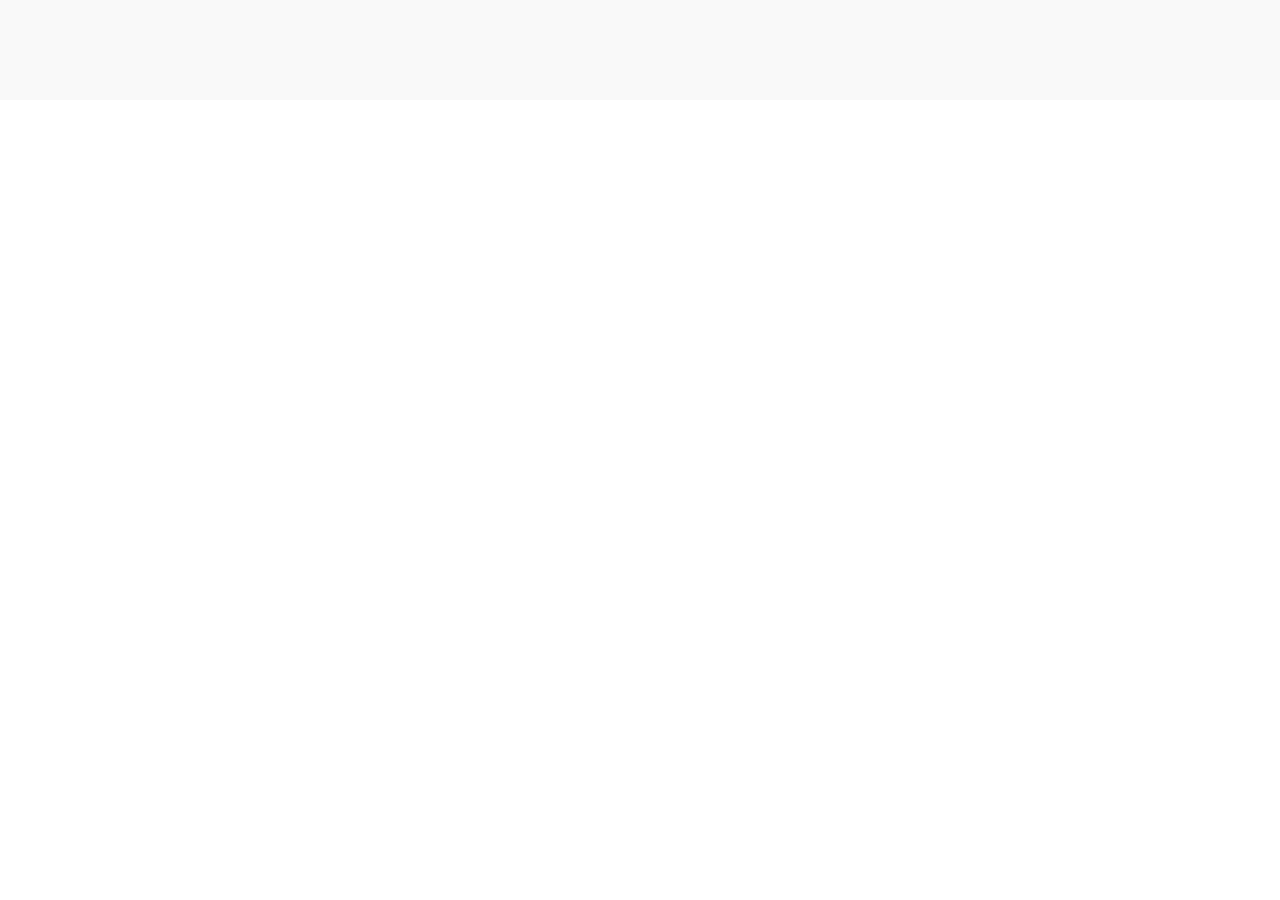
==== technology.html @ e68598cd "technology part" ====
<!doctype html>
<html lang="en">

<head>
  <meta charset="utf-8">
  <meta name="viewport" content="width=device-width, initial-scale=1">
  <title>Matrix Media - End-to-End Digital Transformation Agency</title>
  <!-- Favicon Open -->
  <link rel="icon" type="image/png" href="assets/favicon/favicon-96x96.png" sizes="96x96">
  <link rel="icon" type="image/svg+xml" href="assets/favicon/favicon.svg">
  <link rel="shortcut icon" href="assets/favicon/favicon.ico">
  <link rel="apple-touch-icon" sizes="180x180" href="assets/favicon/apple-touch-icon.png">
  <!-- <link rel="manifest" href="assets/favicon/site.webmanifest"> -->
  <!--Favicon Close-->
  <!-- Google Fonts Open -->
  <link rel="stylesheet" type="text/css" href="assets/fonts/font-style.css">
  <!-- Google Fonts Close -->
  <!-- Plugin Css Open -->
  <link rel="stylesheet" type="text/css" href="assets/css/animate.min.css">
  <link rel="stylesheet" type="text/css" href="assets/plugins/OwlCarousel/assets/owl.carousel.min.css">
  <link rel="stylesheet" type="text/css" href="assets/plugins/OwlCarousel/assets/owl.theme.default.min.css">
  <link rel="stylesheet" type="text/css" href="assets/plugins/aos-master/dist/aos.css">
  <!-- Plugin Css Close -->
  <!-- Custom Css Open -->
  <link rel="stylesheet" type="text/css" href="assets/css/custom.css">
  <link rel="stylesheet" type="text/css" href="assets/css/custom-responsive.css">
  <!-- Custom Css Close -->
</head>

<body>


  <!-- Technology section start -->
  <section class="technology-section" data-aos="fade-up" data-aos-duration="2000">
    <div class="container">
      
    </div>
  </section>
  <!-- Technology section end -->

 

  <!-- Script Open -->
  <script src="assets/js/jquery-3.6.4.min.js"></script>
  <script src="assets/js/modernizr.custom.js"></script>
  <script src="assets/plugins/OwlCarousel/owl.carousel.min.js"></script>
  <script src="assets/plugins/aos-master/dist/aos.js"></script>
  <script src="assets/js/custom.js"></script>
  <!-- Script Close -->
</body>

</html>
---- assets/fonts/font-style.css ----
/* cyrillic-ext */
@font-face {
  font-family: 'Inter';
  font-style: italic;
  font-weight: 100 900;
  font-display: swap;
  src: url(UcCm3FwrK3iLTcvnUwkT9nA2.woff2) format('woff2');
  unicode-range: U+0460-052F, U+1C80-1C8A, U+20B4, U+2DE0-2DFF, U+A640-A69F, U+FE2E-FE2F;
}
/* cyrillic */
@font-face {
  font-family: 'Inter';
  font-style: italic;
  font-weight: 100 900;
  font-display: swap;
  src: url(UcCm3FwrK3iLTcvnUwAT9nA2.woff2) format('woff2');
  unicode-range: U+0301, U+0400-045F, U+0490-0491, U+04B0-04B1, U+2116;
}
/* greek-ext */
@font-face {
  font-family: 'Inter';
  font-style: italic;
  font-weight: 100 900;
  font-display: swap;
  src: url(UcCm3FwrK3iLTcvnUwgT9nA2.woff2) format('woff2');
  unicode-range: U+1F00-1FFF;
}
/* greek */
@font-face {
  font-family: 'Inter';
  font-style: italic;
  font-weight: 100 900;
  font-display: swap;
  src: url(UcCm3FwrK3iLTcvnUwcT9nA2.woff2) format('woff2');
  unicode-range: U+0370-0377, U+037A-037F, U+0384-038A, U+038C, U+038E-03A1, U+03A3-03FF;
}
/* vietnamese */
@font-face {
  font-family: 'Inter';
  font-style: italic;
  font-weight: 100 900;
  font-display: swap;
  src: url(UcCm3FwrK3iLTcvnUwsT9nA2.woff2) format('woff2');
  unicode-range: U+0102-0103, U+0110-0111, U+0128-0129, U+0168-0169, U+01A0-01A1, U+01AF-01B0, U+0300-0301, U+0303-0304, U+0308-0309, U+0323, U+0329, U+1EA0-1EF9, U+20AB;
}
/* latin-ext */
@font-face {
  font-family: 'Inter';
  font-style: italic;
  font-weight: 100 900;
  font-display: swap;
  src: url(UcCm3FwrK3iLTcvnUwoT9nA2.woff2) format('woff2');
  unicode-range: U+0100-02BA, U+02BD-02C5, U+02C7-02CC, U+02CE-02D7, U+02DD-02FF, U+0304, U+0308, U+0329, U+1D00-1DBF, U+1E00-1E9F, U+1EF2-1EFF, U+2020, U+20A0-20AB, U+20AD-20C0, U+2113, U+2C60-2C7F, U+A720-A7FF;
}
/* latin */
@font-face {
  font-family: 'Inter';
  font-style: italic;
  font-weight: 100 900;
  font-display: swap;
  src: url(UcCm3FwrK3iLTcvnUwQT9g.woff2) format('woff2');
  unicode-range: U+0000-00FF, U+0131, U+0152-0153, U+02BB-02BC, U+02C6, U+02DA, U+02DC, U+0304, U+0308, U+0329, U+2000-206F, U+20AC, U+2122, U+2191, U+2193, U+2212, U+2215, U+FEFF, U+FFFD;
}
/* cyrillic-ext */
@font-face {
  font-family: 'Inter';
  font-style: normal;
  font-weight: 100 900;
  font-display: swap;
  src: url(UcCo3FwrK3iLTcvvYwYL8g.woff2) format('woff2');
  unicode-range: U+0460-052F, U+1C80-1C8A, U+20B4, U+2DE0-2DFF, U+A640-A69F, U+FE2E-FE2F;
}
/* cyrillic */
@font-face {
  font-family: 'Inter';
  font-style: normal;
  font-weight: 100 900;
  font-display: swap;
  src: url(UcCo3FwrK3iLTcvmYwYL8g.woff2) format('woff2');
  unicode-range: U+0301, U+0400-045F, U+0490-0491, U+04B0-04B1, U+2116;
}
/* greek-ext */
@font-face {
  font-family: 'Inter';
  font-style: normal;
  font-weight: 100 900;
  font-display: swap;
  src: url(UcCo3FwrK3iLTcvuYwYL8g.woff2) format('woff2');
  unicode-range: U+1F00-1FFF;
}
/* greek */
@font-face {
  font-family: 'Inter';
  font-style: normal;
  font-weight: 100 900;
  font-display: swap;
  src: url(UcCo3FwrK3iLTcvhYwYL8g.woff2) format('woff2');
  unicode-range: U+0370-0377, U+037A-037F, U+0384-038A, U+038C, U+038E-03A1, U+03A3-03FF;
}
/* vietnamese */
@font-face {
  font-family: 'Inter';
  font-style: normal;
  font-weight: 100 900;
  font-display: swap;
  src: url(UcCo3FwrK3iLTcvtYwYL8g.woff2) format('woff2');
  unicode-range: U+0102-0103, U+0110-0111, U+0128-0129, U+0168-0169, U+01A0-01A1, U+01AF-01B0, U+0300-0301, U+0303-0304, U+0308-0309, U+0323, U+0329, U+1EA0-1EF9, U+20AB;
}
/* latin-ext */
@font-face {
  font-family: 'Inter';
  font-style: normal;
  font-weight: 100 900;
  font-display: swap;
  src: url(UcCo3FwrK3iLTcvsYwYL8g.woff2) format('woff2');
  unicode-range: U+0100-02BA, U+02BD-02C5, U+02C7-02CC, U+02CE-02D7, U+02DD-02FF, U+0304, U+0308, U+0329, U+1D00-1DBF, U+1E00-1E9F, U+1EF2-1EFF, U+2020, U+20A0-20AB, U+20AD-20C0, U+2113, U+2C60-2C7F, U+A720-A7FF;
}
/* latin */
@font-face {
  font-family: 'Inter';
  font-style: normal;
  font-weight: 100 900;
  font-display: swap;
  src: url(UcCo3FwrK3iLTcviYwY.woff2) format('woff2');
  unicode-range: U+0000-00FF, U+0131, U+0152-0153, U+02BB-02BC, U+02C6, U+02DA, U+02DC, U+0304, U+0308, U+0329, U+2000-206F, U+20AC, U+2122, U+2191, U+2193, U+2212, U+2215, U+FEFF, U+FFFD;
}
/* vietnamese */
@font-face {
  font-family: 'Space Grotesk';
  font-style: normal;
  font-weight: 300 700;
  font-display: swap;
  src: url(https://fonts.gstatic.com/s/spacegrotesk/v22/V8mDoQDjQSkFtoMM3T6r8E7mPb54C-s0.woff2) format('woff2');
  unicode-range: U+0102-0103, U+0110-0111, U+0128-0129, U+0168-0169, U+01A0-01A1, U+01AF-01B0, U+0300-0301, U+0303-0304, U+0308-0309, U+0323, U+0329, U+1EA0-1EF9, U+20AB;
}
/* latin-ext */
@font-face {
  font-family: 'Space Grotesk';
  font-style: normal;
  font-weight: 300 700;
  font-display: swap;
  src: url(https://fonts.gstatic.com/s/spacegrotesk/v22/V8mDoQDjQSkFtoMM3T6r8E7mPb94C-s0.woff2) format('woff2');
  unicode-range: U+0100-02BA, U+02BD-02C5, U+02C7-02CC, U+02CE-02D7, U+02DD-02FF, U+0304, U+0308, U+0329, U+1D00-1DBF, U+1E00-1E9F, U+1EF2-1EFF, U+2020, U+20A0-20AB, U+20AD-20C0, U+2113, U+2C60-2C7F, U+A720-A7FF;
}
/* latin */
@font-face {
  font-family: 'Space Grotesk';
  font-style: normal;
  font-weight: 300 700;
  font-display: swap;
  src: url(https://fonts.gstatic.com/s/spacegrotesk/v22/V8mDoQDjQSkFtoMM3T6r8E7mPbF4Cw.woff2) format('woff2');
  unicode-range: U+0000-00FF, U+0131, U+0152-0153, U+02BB-02BC, U+02C6, U+02DA, U+02DC, U+0304, U+0308, U+0329, U+2000-206F, U+20AC, U+2122, U+2191, U+2193, U+2212, U+2215, U+FEFF, U+FFFD;
}
---- assets/css/custom.css ----
@charset "utf-8";
/*=============== Default CSS Start ==================*/
:root {
    --primary-color: #ffffff;
    --secondary-color: #2D3142;
    --text-color: #3c3c3c;
    --black: #000000;
    --blue: #2D3142;
    --orange: #EF8354;
    --gray: rgba(29, 29, 31, 0.80);
    --light-gray: #BFC0C0;
    --light-blue: #C6E1FF;
    --dark-gray: #1D1D1F;
    --footer-color: #4F5D75;
    --title-font: "Space Grotesk", serif, Arial, Helvetica, sans-serif;
    --primary-font: "Inter", Arial, Helvetica, sans-serif;
}html {
    overflow-x: hidden;
    margin: 0 !important;
}ol,
ul {
    list-style: none;
}:focus,
:hover,
:active {
    outline: 0;
    text-decoration: none !important;
}a,
a:link {
    text-decoration: none;
    outline: none;
}p {
    margin: 0;
    padding: 0;
}a {
    text-decoration: none;
    transition: all 0.5s ease;
    -webkit-transition: all 0.5s ease;
    -moz-transition: all 0.5s ease;
}a:hover {
    text-decoration: none !important;
}a:focus {
    outline: none;
}:hover {
    transition: all 0.5s ease;
    -webkit-transition: all 0.5s ease;
    -moz-transition: all 0.5s ease;
}h1,
h1 a,
h2,
h2 a,
h3,
h4,
h5,
h6 {
    margin: 0;
    padding: 0;
    font-weight: normal;
    text-shadow: none;
}img {
    border: 0;
    max-width: 100%;
    vertical-align: middle;
    outline: none;
    height: auto;
    width: auto;
}:-webkit-input-placeholder {
    opacity: 1;
}:-moz-placeholder {
    opacity: 1;
}::-moz-placeholder {
    opacity: 1;
}:-ms-input-placeholder {
    opacity: 1;
}*,
body * {
    box-sizing: border-box;
}body {
    margin: 0;
    padding: 0;
    position: relative;
    font-family: var(--primary-font);
    background-color: var(--primary-color);
    color: var(--text-color);
    font-size: 16px;
    font-weight: 400;
    font-style: normal;
    line-height: 22px;
    box-sizing: border-box;
    max-width: 100%;
    width: 100%;
    /* overflow-x:hidden; */
}/* Text Common Font, Size , Style Start */
h1,
h2,
h3 {
    display: block;
    padding: 0;
    margin: 0 auto 20px;
    font-family: var(--title-font);
    font-weight: 400;
    font-style: normal;
    color: var(--blue);
}h1 {
    font-size: 70px;
    line-height: 83px;
}h2 {
    font-size: 48px;
    line-height: 65px;
    font-weight: 500;
}h3 {
    font-size: 42px;
    line-height: 48px;
}h4 {
    display: block;
    padding: 0;
    margin: 0 auto 20px;
    font-family: "Inter", serif, Arial, Helvetica, sans-serif;
    font-weight: 400;
    font-style: normal;
    font-size: 32px;
    line-height: 40px;
}h5 {
    display: block;
    padding: 0;
    margin: 0 auto 15px;
    font-family: "Inter", serif, Arial, Helvetica, sans-serif;
    font-weight: 400;
    font-style: normal;
    font-size: 24px;
    line-height: 32px;
}h6 {
    display: block;
    padding: 0;
    margin: 0 auto 10px;
    font-family: "Inter", serif, Arial, Helvetica, sans-serif;
    font-weight: 400;
    font-style: normal;
    font-size: 20px;
    line-height: 28px;
}p {
    display: block;
    padding: 0;
    margin: 0 auto 15px;
    font-family: "Inter", serif, Arial, Helvetica, sans-serif;
    font-size: 16px;
    line-height: 26px;
    font-weight: 400;
    font-style: normal;
    text-transform: none;
    text-decoration: none;
    color: var(--text-color);
}/* Text Common Font, Size , Style End */

/* Button And Button DropDown  Start */
.btn {
    display: inline-block;
    font-family: var(--title-font);
    color: var(--blue);
    font-size: 16px;
    font-weight: 500;
    font-style: normal;
    line-height: 26px;
    background-color: transparent;
    padding: 6px 52px 6px 20px;
    min-width: auto;
    width: auto;
    max-width: max-content;
    min-height: 48px;
    position: relative;
    overflow: hidden;
    text-align: center;
    transition: all 0.5s ease;
    -webkit-transition: all 0.5s ease;
    -moz-transition: all 0.5s ease;
    z-index: 1;
    border: 1px solid var(--text-color);
    background-color: var(--primary-color);
    text-transform: none;
    text-decoration: none;
    cursor: pointer;
    border-radius: 35px;
    -moz-border-radius: 35px;
    -webkit-border-radius: 35px;
}.btn span {
    font-family: var(--title-font);
    font-size: 16px;
    font-weight: 500;
    font-style: normal;
    line-height: 26px;
    display: inline-block;
    color: var(--blue);
    z-index: 3;
    padding: 3px 0 0 0;
    margin: 0;
    text-align: center;
    position: relative;
    transition: all 0.5s ease;
    -webkit-transition: all 0.5s ease;
    -moz-transition: all 0.5s ease;
    text-transform: none;
    border-radius: 35px;
    -moz-border-radius: 35px;
    -webkit-border-radius: 35px;
}.btn:before {
    content: "";
    position: absolute;
    top: 16px;
    right: 17px;
    z-index: 4;
    width: 13px;
    height: 13px;
    background-image: url('../icons/arrow-right-small.svg');
    background-repeat: no-repeat;
    background-position: 0 0;
    filter: brightness(0) invert(1);
}.btn:after {
    content: "";
    position: absolute;
    top: 8px;
    right: 10px;
    z-index: 3;
    width: 28px;
    height: 28px;
    border-radius: 99%;
    -moz-border-radius: 99%;
    -webkit-border-radius: 99%;
    background-color: var(--orange);
}.btn:hover {
    color: var(--primary-color);
    border-color: var(--orange);
    background-color: var(--orange);
}.btn:hover span {
    color: var(--primary-color);
}.btn:hover:before {
    filter: none;
    transform: rotate(30deg);
}.btn:hover:after {
    background-color: var(--primary-color);
}.btn-fill {
    display: inline-block;
    font-family: var(--title-font);
    color: var(--primary-color);
    font-size: 16px;
    font-weight: 500;
    font-style: normal;
    line-height: 26px;
    background-color: transparent;
    padding: 6px 52px 6px 20px;
    min-width: auto;
    width: auto;
    max-width: max-content;
    min-height: 48px;
    position: relative;
    overflow: hidden;
    text-align: center;
    transition: all 0.5s ease;
    -webkit-transition: all 0.5s ease;
    -moz-transition: all 0.5s ease;
    z-index: 1;
    border: 1px solid var(--orange);
    background-color: var(--orange);
    text-transform: none;
    text-decoration: none;
    cursor: pointer;
    border-radius: 35px;
    -moz-border-radius: 35px;
    -webkit-border-radius: 35px;
}.btn-fill span {
    font-family: var(--title-font);
    font-size: 16px;
    font-weight: 500;
    font-style: normal;
    line-height: 26px;
    display: inline-block;
    color: var(--primary-color);
    z-index: 3;
    padding: 3px 0 0 0;
    margin: 0;
    text-align: center;
    position: relative;
    transition: all 0.5s ease;
    -webkit-transition: all 0.5s ease;
    -moz-transition: all 0.5s ease;
    text-transform: none;
    border-radius: 35px;
    -moz-border-radius: 35px;
    -webkit-border-radius: 35px;
}.btn-fill:before {
    content: "";
    position: absolute;
    top: 16px;
    right: 17px;
    z-index: 4;
    width: 13px;
    height: 13px;
    background-image: url('../icons/arrow-right-small.svg');
    background-repeat: no-repeat;
    background-position: 0 0;
    filter: none;
}.btn-fill:after {
    content: "";
    position: absolute;
    top: 8px;
    right: 10px;
    z-index: 3;
    width: 28px;
    height: 28px;
    border-radius: 99%;
    -moz-border-radius: 99%;
    -webkit-border-radius: 99%;
    background-color: var(--primary-color);
}.btn-fill:hover {
    color: var(--primary-color);
    border-color: var(--orange);
    background-color: var(--orange);
}.btn-filln:hover span {
    color: var(--primary-color);
}.btn-fill:hover:before {
    filter: none;
    transform: rotate(30deg);
}.btn-fill:hover:after {
    background-color: var(--primary-color);
}.btn-noarrow {
    display: inline-block;
    font-family: var(--title-font);
    color: var(--blue);
    font-size: 16px;
    font-weight: 500;
    font-style: normal;
    line-height: 26px;
    background-color: transparent;
    padding: 6px 20px 6px 20px;
    min-width: auto;
    width: auto;
    max-width: max-content;
    min-height: 48px;
    position: relative;
    overflow: hidden;
    text-align: center;
    transition: all 0.5s ease;
    -webkit-transition: all 0.5s ease;
    -moz-transition: all 0.5s ease;
    z-index: 1;
    border: 1px solid var(--text-color);
    background-color: var(--primary-color);
    text-transform: none;
    text-decoration: none;
    cursor: pointer;
    border-radius: 35px;
    -moz-border-radius: 35px;
    -webkit-border-radius: 35px;
}.btn-noarrow span {
    font-family: var(--title-font);
    font-size: 16px;
    font-weight: 500;
    font-style: normal;
    line-height: 26px;
    display: inline-block;
    color: var(--blue);
    z-index: 3;
    padding: 3px 0 0 0;
    margin: 0;
    text-align: center;
    position: relative;
    transition: all 0.5s ease;
    -webkit-transition: all 0.5s ease;
    -moz-transition: all 0.5s ease;
    text-transform: none;
    border-radius: 35px;
    -moz-border-radius: 35px;
    -webkit-border-radius: 35px;
}.btn-noarrow:hover {
    color: var(--primary-color);
    border-color: var(--orange);
    background-color: var(--orange);
}.btn-noarrow:hover span {
    color: var(--primary-color);
}.btn.btn-disable,
.btn-fill.btn-disable,
.btn-noarrow.btn-disable,
.btn-disable {
    opacity: 0.5;
    cursor: not-allowed;
    pointer-events: none;
}.btn-common {
    display: inline-block;
    margin: 0;
    padding: 14px 30px;
    min-width: 208px;
    min-height: 48px;
    text-align: center;
    color: #ffffff;
    font-family: "Inter", serif, Arial, Helvetica, sans-serif;
    font-size: 16px;
    font-weight: 500;
    font-style: normal;
    line-height: 20px;
    text-transform: none;
    text-decoration: none;
    position: relative;
    background-color: var(--orange);
    border: 1px solid var(--orange);
    cursor: pointer;
    text-transform: none;
    border-radius: 16px;
    -moz-border-radius: 16px;
    -webkit-border-radius: 16px;
    position: relative;
    overflow: hidden;
}.btn-common span {
    display: inline-block;
    position: relative;
    z-index: 3;
}.btn-common:before {
    content: "";
    position: absolute;
    top: 0;
    right: 0;
    bottom: 0;
    left: 0;
    z-index: 2;
    background-color: var(--blue);
    transform: translateX(-100%);
    box-sizing: border-box;
    transition: 0.5s ease-in-out;
    -moz-transition: 0.5s ease-in-out;
    -webkit-transition: 0.5s ease-in-out;
    transition: all 0.5s ease;
    -webkit-transition: all 0.5s ease;
    -moz-transition: all 0.5s ease;
    border-radius: 15px;
    -moz-border-radius: 15px;
    -webkit-border-radius: 15px;
}.btn-common:hover {
    color: var(--primary-color);
    border-color: var(--blue);
}.btn-common:hover:before {
    transform: translateX(0);
}.btn-common.btn-disable,
.btn-disable {
    opacity: 0.5;
    cursor: not-allowed;
    pointer-events: none;
}.btn-send span,
.btn-common.btn-send span {
    background-image: url('../icons/send-icon.svg');
    background-repeat: no-repeat;
    background-position: 100% 0;
    padding: 0 26px 0 0;
}.link {
    display: inline-block;
    margin: 0;
    padding: 5px 0;
    color: var(--black);
    font-family: "Inter", serif, Arial, Helvetica, sans-serif;
    font-size: 16px;
    font-weight: 400;
    font-style: normal;
    line-height: 20px;
    text-decoration: none;
    position: relative;
    background-color: transparent;
    border: none;
    cursor: pointer;
    text-transform: uppercase;
}.link span {
    display: inline-block;
    margin: 0;
    padding: 0;
}.link span:after {
    content: url('../icons/button-arrow.svg');
    display: inline-block;
    margin: 0;
    padding: 0 0 0 8px;
}.link:hover {
    color: var(--orange);
}.list-style {
    margin: 0 auto 20px;
    padding: 0 0 0 15px;
    list-style-type: disc;
    list-style: disc;
    list-style-position: outside;
}.list-style li {
    list-style-type: disc;
    list-style: disc;
    list-style-position: outside;
    padding: 0 0 10px 0;
    margin: 0 auto;
    text-align: left;
}.ol-list-style {
    margin: 0 auto 20px;
    padding: 0 0 0 15px;
    list-style-type: decimal;
    list-style: decimal;
    list-style-position: outside;
}.ol-list-style li {
    list-style-type: decimal;
    list-style: decimal;
    list-style-position: outside;
    padding: 0 0 10px 0;
    margin: 0 auto;
    text-align: left;
}.text-center {
    text-align: center;
}.text-left {
    text-align: left;
}.text-right {
    text-align: right;
}.w-100 {
    width: 100%;
}.w-75 {
    width: 75%;
}.w-50 {
    width: 50%;
}.w-25 {
    width: 25%;
}.block {
    display: block;
}.flex {
    display: flex;
}.inline-block {
    display: inline-block;
}.pad-top-100 {
    padding-top: 100px;
}.pad-bottom-100 {
    padding-bottom: 100px;
}.pad-top-50 {
    padding-top: 50px;
}.pad-bottom-50 {
    padding-bottom: 50px;
}.pad-top-70 {
    padding-top: 70px;
}.pad-bottom-70 {
    padding-bottom: 70px;
}.pad-top-30 {
    padding-top: 30px;
}.pad-bottom-30 {
    padding-bottom: 30px;
}.mar-top-100 {
    margin-top: 100px;
}.mar-bottom-100 {
    margin-bottom: 100px;
}.mar-top-70 {
    margin-top: 70px;
}.mar-bottom-70 {
    margin-bottom: 70px;
}.mar-top-50 {
    margin-top: 50px;
}.mar-bottom-50 {
    margin-bottom: 50px;
}.mar-top-30 {
    margin-top: 30px;
}.mar-bottom-30 {
    margin-bottom: 30px;
}.mar-top-0 {
    margin-top: 0px;
}.mar-bottom-0 {
    margin-bottom: 0px;
}.left-align {
    text-align: left;
}.righ-align {
    text-align: right;
}.center-align {
    text-align: center;
}.dropdown-btn {
    display: block;
    margin: 0 auto;
    padding: 0;
    position: relative;
    z-index: 10;
}.dropdown-btn ul {
    position: absolute;
    margin: 0;
    padding: 0 18px;
    width: auto;
    min-width: 208px;
    background-color: var(--light-gray);
    display: none;
    border-radius: 15px;
    -moz-border-radius: 15px;
    -webkit-border-radius: 15px;
}.dropdown-btn ul li {
    list-style: none;
}.dropdown-btn ul li a {
    display: block;
    padding: 10px;
    text-align: center;
    text-decoration: none;
    background-color: transparent;
    font-family: 'Inter', serif, Arial, Helvetica, sans-serif;
    font-weight: 400;
    font-style: normal;
    font-size: 16px;
    line-height: 20px;
    color: var(--secondary-color);
    border-bottom: 1px solid var(--blue);
    transition: 0.5s;
}.dropdown-btn ul li a:hover {
    background-color: transparent;
    color: #333A3D;
    font-weight: 700;
}.dropdown-btn ul li:last-child a {
    border-bottom: none;
}/* Custom Select Open */
.custom-select-wrapper {
    position: relative;
    display: inline-block;
    user-select: none;
    z-index: 9;
}.custom-select-wrapper select {
    display: none;
}.custom-select {
    position: relative;
    display: inline-block;
}.custom-select-trigger {
    position: relative;
    display: block;
    /* min-width:210px; */
    width: auto;
    padding: 0 0 0 15px;
    font-size: 32px;
    font-weight: 500;
    color: #333A3D;
    line-height: 40px;
    background: none;
    border-radius: 4px;
    -moz-border-radius: 4px;
    -webkit-border-radius: 4px;
    cursor: pointer;
}.custom-select-trigger:after {
    position: absolute;
    display: block;
    content: '';
    width: 10px;
    height: 10px;
    top: 50%;
    right: -22px;
    margin-top: -3px;
    background: url(../icons/plan-select-arrow.svg)right top no-repeat;
    width: 12px;
    height: 6px;
    font-family: 'rajdhaniregular';
}.custom-select.opened .custom-select-trigger:after {
    margin-top: -3px;
    background: url(../icons/plan-select-arrow-open.svg)right top no-repeat;
    width: 12px;
    height: 6px;
}.custom-options {
    position: absolute;
    display: block;
    top: 100%;
    left: 0;
    right: 0;
    min-width: 100%;
    margin: 15px 0;
    border: none;
    border-radius: 0;
    box-sizing: border-box;
    box-shadow: 0 2px 1px rgba(0, 0, 0, .07);
    background: #fff;
    transition: all .4s ease-in-out;
    opacity: 0;
    visibility: hidden;
    pointer-events: none;
    transform: translateY(-15px);
    z-index: 999;
}.custom-select.opened .custom-options {
    opacity: 1;
    visibility: visible;
    pointer-events: all;
    transform: translateY(0);
}.option-hover:before {
    background: #f9f9f9;
}.custom-option {
    position: relative;
    display: block;
    padding: 10px 22px;
    border-bottom: none;
    font-size: 20px;
    font-weight: 500;
    color: #333A3D;
    line-height: 28px;
    cursor: pointer;
    transition: all .4s ease-in-out;
    text-align: center;
    font-family: 'rajdhaniregular';
}.custom-option:first-of-type {
    border-radius: 4px 4px 0 0;
    -moz-border-radius: 4px 4px 0 0;
    -webkit-border-radius: 4px 4px 0 0;
}.custom-option:last-of-type {
    border-bottom: 0;
    border-radius: 0 0 4px 4px;
    -moz-border-radius: 0 0 4px 4px;
    -webkit-border-radius: 0 0 4px 4px;
}.custom-option:hover,
.custom-option.selection {
    background: #f9f9f9;
}/* Custom Select Close */
/* Button And Button DropDown  End */
/* Table Responsive Start */
.table-responsive {
    display: block;
    width: 100%;
    overflow-x: auto;
    overflow-y: visible;
    -webkit-overflow-scrolling: touch;
    -ms-overflow-style: -ms-autohiding-scrollbar;
}/* Table Responsive End */

/* Clearfix Start */
.clear {
    clear: both;
    line-height: 0;
    font-size: 0;
    padding: 0;
    margin: 0;
}.clear:before,
.clear:after {
    content: '';
    display: table;
    height: 1px;
    width: 100%;
}.clearfix {
    max-width: 100%;
    width: 100%;
    margin: 0 auto;
    padding: 0;
    display: block;
    float: none;
    clear: both;
}.clearfix:before,
.clearfix:after {
    content: '';
    display: table;
    width: 100%;
    max-width: 100%;
    height: 1px;
    clear: both;
}/* Clearfix End */

/* Container Size Start */
body .container-fluid,
.container-fluid {
    width: 100%;
    max-width: 100%;
    display: block;
    margin: 0 auto;
    padding: 0 45px;
    float: none;
    background-color: transparent;
    background-image: none;
    border: none;
    outline: none;
}body .container,
.container {
    width: 100%;
    max-width: 1920px;
    display: block;
    margin: 0 auto;
    padding: 0 200px;
    float: none;
    background-color: transparent;
    background-image: none;
    border: none;
    outline: none;
}/* Container Size End */

/* Image Effect Start */
.matrix-image-effect {
    display: block;
    margin: 0 auto;
    padding: 0;
    width: 100%;
    text-align: center;
    position: relative;
    overflow: hidden;
}.matrix-image-effect img {
    display: block;
    margin: 0 auto;
    padding: 0;
    max-width: 100%;
    transition: all 0.5s ease;
    -webkit-transition: all 0.5s ease;
    -moz-transition: all 0.5s ease;
}.matrix-image-effect:before {
    content: '';
    position: absolute;
    top: 10px;
    right: 10px;
    bottom: 10px;
    left: 10px;
    content: '';
    opacity: 0;
    z-index: 1;
    border-top: 1px solid #4B7465;
    border-bottom: 1px solid #4B7465;
    -webkit-transform: scale(0, 1);
    transform: scale(0, 1);
    -webkit-transition: opacity .35s, -webkit-transform .35s;
    transition: opacity .35s, transform .35s;
}.matrix-image-effect:after {
    content: '';
    position: absolute;
    top: 10px;
    right: 10px;
    bottom: 10px;
    left: 10px;
    content: '';
    opacity: 0;
    border-right: 1px solid #4B7465;
    border-left: 1px solid #4B7465;
    -webkit-transform: scale(1, 0);
    transform: scale(1, 0);
    -webkit-transition: opacity .35s, -webkit-transform .35s;
    transition: opacity .35s, transform .35s;
}.matrix-image-effect:hover:before,
.matrix-image-effect:hover:after {
    opacity: 1;
    -webkit-transform: scale(1);
    transform: scale(1);
}.matrix-image-effect:hover img {
    transform: scale(1.1);
    -webkit-transform: scale(1.1);
}/* Image Effect End */

/* Magnific Popup Start */
body .mfp-bg,
.mfp-bg {
    background-color: #100602;
    opacity: 1;
}body .mfp-close,
.mfp-close,
.mfp-zoom-out-cur .mfp-image-holder .mfp-close,
body .mfp-zoom-out-cur .mfp-image-holder .mfp-close {
    cursor: pointer;
    background-color: transparent;
    background-image: url('../icons/mfp-close.svg');
    background-repeat: no-repeat;
    background-size: auto;
    width: 40px;
    height: 40px;
    text-indent: 999px;
    padding: 0;
    opacity: 1;
}body .mfp-container,
.mfp-container {
    cursor: auto;
}body .mfp-counter,
.mfp-counter {
    display: none;
}body .mfp-arrow:before,
.mfp-arrow:before,
body .mfp-arrow:after,
.mfp-arrow:after {
    display: none;
}body .mfp-arrow,
.mfp-arrow {
    opacity: 1;
}body .mfp-arrow.mfp-arrow-left,
.mfp-arrow.mfp-arrow-left {
    background-image: url('../icons/mfpLeftArrow.svg');
    background-repeat: no-repeat;
    background-size: auto;
    background-color: transparent;
    width: 35px;
    height: 65px;
    margin-left: 65px;
}body .mfp-arrow.mfp-arrow-right,
.mfp-arrow.mfp-arrow-right {
    background-image: url('../icons/mfpRightArrow.svg');
    background-repeat: no-repeat;
    background-size: auto;
    background-color: transparent;
    width: 35px;
    height: 65px;
    margin-right: 65px;
}body .mfp-wrap .mfp-close,
.mfp-wrap .mfp-close {
    top: -55px;
    right: -1px;
}/* Magnific Popup End */

/* From Common Style Start */
form {
    display: block;
    margin: 0 auto;
    padding: 0;
    width: 100%;
    float: none;
    text-align: left;
    border: none;
    background-color: transparent;
    outline: none;
    font-family: "Inter", serif, Arial, Helvetica, sans-serif;
    font-weight: 400;
    font-style: normal;
    color: var(--black);
    text-transform: capitalize;
    text-decoration: none;
}form .form-group,
.form-group {
    display: block;
    margin: 0 auto 24px;
    padding: 0;
    width: 100%;
    float: none;
    text-align: left;
    border: none;
    background-color: transparent;
    outline: none;
    position: relative;
    transition: all 0.5s ease;
    -webkit-transition: all 0.5s ease;
    -moz-transition: all 0.5s ease;
}form .form-control,
form select,
form textarea,
form input[type='text'],
form input[type='number'],
form input[type='tel'],
form input[type='email'] {
    display: block;
    margin: 0 auto;
    padding: 15px 20px;
    width: 100%;
    float: none;
    text-align: left;
    border: 1px solid var(--light-gray);
    background-color: transparent;
    outline: none;
    font-family: "Inter", serif, Arial, Helvetica, sans-serif;
    font-weight: 400;
    font-style: normal;
    color: var(--black);
    font-size: 16px;
    line-height: 24px;
    text-transform: capitalize;
    text-decoration: none;
    min-height: 60px;
    position: relative;
    transition: all 0.5s ease;
    -webkit-transition: all 0.5s ease;
    -moz-transition: all 0.5s ease;
    border-radius: 16px;
    -moz-border-radius: 16px;
    -webkit-border-radius: 16px;
}form .form-control:focus,
form select:focus,
form textarea:focus,
form input[type='text']:focus,
form input[type='number']:focus,
form input[type='tel']:focus,
form input[type='email']:focus {
    border-color: var(--orange);
}form .form-control:disabled,
form select:disabled,
form textarea:disabled,
form input[type='text']:disabled,
form input[type='number']:disabled,
form input[type='tel']:disabled,
form input[type='email']:disabled {
    background-color: var(--light-gray);
    cursor: not-allowed;
}form .form-control::-moz-placeholder,
form select::-moz-placeholder,
form textarea::-moz-placeholder,
form input[type='text']::-moz-placeholder,
form input[type='number']::-moz-placeholder,
form input[type='tel']::-moz-placeholder,
form input[type='email']::-moz-placeholder,
form .form-control::-webkit-input-placeholder,
form select::-webkit-input-placeholder,
form textarea::-webkit-input-placeholder,
form input[type='text']::-webkit-input-placeholder,
form input[type='number']::-webkit-input-placeholder,
form input[type='tel']::-webkit-input-placeholder,
form input[type='email']::-webkit-input-placeholder,
form .form-control:-ms-input-placeholder,
form select:-ms-input-placeholder,
form textarea:-ms-input-placeholder,
form input[type='text']:-ms-input-placeholder,
form input[type='number']:-ms-input-placeholder,
form input[type='tel']:-ms-input-placeholder,
form input[type='email']:-ms-input-placeholder,
form .form-control:-moz-placeholder,
form select:-moz-placeholder,
form textarea:-moz-placeholder,
form input[type='text']:-moz-placeholder,
form input[type='number']:-moz-placeholder,
form input[type='tel']:-moz-placeholder,
form input[type='email']:-moz-placeholder {
    font-family: "Inter", serif, Arial, Helvetica, sans-serif;
    font-weight: 400;
    font-style: normal;
    color: transparent !important;
    text-transform: capitalize;
    text-decoration: none;
    font-size: 16px;
    line-height: 20px;
    opacity: 0;
    visibility: hidden;
    display: none;
}form label {
    display: inline-block;
    margin: 0 auto;
    padding: 0 5px;
    width: auto;
    float: none;
    text-align: left;
    font-family: "Inter", serif, Arial, Helvetica, sans-serif;
    font-weight: 400;
    font-style: normal;
    color: #94A3B8;
    font-size: 18px;
    line-height: 20px;
    text-transform: capitalize;
    text-decoration: none;
    position: absolute;
    top: 18px;
    left: 19px;
    transition: all 0.5s ease;
    -webkit-transition: all 0.5s ease;
    -moz-transition: all 0.5s ease;
    background-color: var(--primary-color);
}form .form-control:focus~label,
form select:focus~label,
form textarea:focus~label,
form input[type='text']:focus~label,
form input[type='number']:focus~label,
form input[type='tel']:focus~label,
form input[type='email']:focus~label {
    top: -7px;
    font-size: 16px;
    line-height: 14px;
    color: #94A3B8;
    text-transform: capitalize;
}form .form-control:focus+label,
form select:focus+label,
form textarea:focus+label,
form input[type='text']:focus+label,
form input[type='number']:focus+label,
form input[type='tel']:focus+label,
form input[type='email']:focus+label,
form .form-control.has-value+label,
form select.has-value+label,
form textarea.has-value+label,
form input[type='text'].has-value+label,
form input[type='number'].has-value+label,
form input[type='tel'].has-value+label,
form input[type='email'].has-value+label {
    top: -7px;
    left: 19px;
    font-size: 12px;
    line-height: 14px;
    color: #94A3B8;
}form .form-control:disabled~label,
form select:disabled~label,
form textarea:disabled~label,
form input[type='text']:disabled~label,
form input[type='number']:disabled~label,
form input[type='tel']:disabled~label,
form input[type='email']:disabled~label {
    background-color: transparent;
    cursor: not-allowed;
}.form-group-select {
    position: relative;
}form .form-group-select::before {
    display: block;
    position: absolute;
    content: '';
    width: 24px;
    height: 24px;
    margin: 0;
    padding: 0;
    right: 1px;
    top: 30%;
    background-color: var(--primary-color);
    z-index: 8;
}form .form-group-select::after {
    position: absolute;
    content: '';
    width: 24px;
    height: 24px;
    margin: 0;
    padding: 0;
    right: 1px;
    top: 30%;
    background-image: url('../icons/down-arrow.svg');
    background-repeat: no-repeat;
    background-position: 0px 10px;
    z-index: 9;
}form .form-group-select.form-group-select-open::after {
    background-image: url('../icons/up-arrow.svg');
}form textarea {
    min-height: 106px;
    resize: vertical;
}form textarea:disabled {
    resize: none;
    min-height: 100px;
    max-height: 100px;
}input[type=number]::-webkit-inner-spin-button,
input[type=number]::-webkit-outer-spin-button {
    -webkit-appearance: none;
    -moz-appearance: none;
    appearance: none;
    margin: 0;
}select option {
    background-color: var(--primary-color);
    text-align: left;
    font-family: "Inter", serif, Arial, Helvetica, sans-serif;
    font-weight: 400;
    font-style: normal;
    color: #94A3B8;
    font-size: 16px;
    line-height: 20px;
    text-transform: capitalize;
    text-decoration: none;
}.form-group-icon .form-control,
.form-group.form-group-icon .form-control {
    padding-left: 60px;
}.form-group-icon i,
.form-group.form-group-icon i {
    position: absolute;
    top: 16px;
    left: 20px;
    z-index: 4;
}form .form-group.form-group-icon label,
form .form-group-icon label {
    left: 55px;
}form .form-group-icon .form-control:focus+label,
form .form-group-icon select:focus+label,
form .form-group-icon textarea:focus+label,
form .form-group-icon input[type='text']:focus+label,
form .form-group-icon input[type='number']:focus+label,
form .form-group-icon input[type='tel']:focus+label,
form .form-group-icon input[type='email']:focus+label,
form .form-group-icon .form-control.has-value+label,
form .form-group-icon select.has-value+label,
form .form-group-icon textarea.has-value+label,
form .form-group-icon input[type='text'].has-value+label,
form .form-group-icon input[type='number'].has-value+label,
form .form-group-icon input[type='tel'].has-value+label,
form .form-group-icon input[type='email'].has-value+label {
    left: 55px;
}/* From Common Style Start */
/* Accordion Common Start */
body .ui-widget {
    font-family: var(--primary-font);
    font-size: 16px;
    line-height: 22px;
}.accordion-wrapper {
    display: block;
    margin: 0 auto;
    padding: 0;
    background-color: transparent;
    background-image: none;
    width: 100%;
    max-width: 100%;
    float: none;
}.accordion-wrapper h5 {
    font-size: 20px;
    line-height: 24px;
    margin-bottom: 16px;
    text-transform: uppercase;
    color: var(--secondary-color);
}.accordion {
    display: block;
    margin: 0 auto;
    padding: 0;
    background-color: transparent;
    background-image: none;
    width: 100%;
    max-width: 100%;
    float: none;
    border-bottom: 1px solid var(--orange);
}.accordion .panel-title {
    display: block;
    margin: 0 auto;
    padding: 18px 32px 18px 0;
    background-color: transparent;
    background-image: none;
    width: 100%;
    max-width: 100%;
    float: none;
    font-family: var(--title-font);
    font-size: 24px;
    line-height: 36px;
    font-weight: 400;
    color: var(--secondary-color);
    border-radius: 0;
    -moz-border-radius: 0;
    -webkit-border-radius: 0;
    border: none;
    border-top: 1px solid var(--orange);
    position: relative;
}.accordion .panel-title span {
    color: var(--orange);
}.accordion .panel-title .ui-accordion-header-icon {
    position: absolute;
    top: 24px;
    right: 8px;
    background-image: url('../icons/plus-ornage.svg');
    background-repeat: no-repeat;
    background-position: 0 0;
}.accordion .panel-title.ui-accordion-header-active {
    padding-bottom: 0;
}.accordion .panel-title.ui-accordion-header-active .ui-accordion-header-icon {
    background-image: url('../icons/minus-ornage.svg');
    top: 30px;
}.accordion .panel-content {
    display: block;
    margin: 0 auto;
    padding: 6px 0 18px 0;
    background-color: transparent;
    background-image: none;
    width: 100%;
    max-width: 100%;
    float: none;
    border-radius: 0;
    -moz-border-radius: 0;
    -webkit-border-radius: 0;
    border: none;
}.accordion .panel-content p {
    font-family: "Inter", serif, Arial, Helvetica, sans-serif;
    font-size: 16px;
    line-height: 20px;
    font-weight: 400;
    font-style: normal;
    text-transform: none;
    color: var(--text-color);
    margin: 0 auto 24px;
}.accordion .panel-content p:last-child {
    margin-bottom: 0 !important;
}/* Accordion Common End */

/* Header Design Start */
.header {
    display: block;
    width: 100%;
    max-width: 100%;
    /* background-color:var(--primary-color); */
    /* background-color:var(--primary-color); */
    position: relative;
    z-index: 99;
    margin: 0 auto;
    padding: 0;
    border: none;
    float: none;
    outline: none;
    background-image: none;
    position: fixed;
    top: 0;
    left: 0;
    transition: all 0.5s ease;
    -webkit-transition: all 0.5s ease;
    -moz-transition: all 0.5s ease;
}.header.hide {
    transform: translateY(-100%);
}.header.active-header {
    background-color: var(--primary-color);
}.header-wrapper {
    display: flex;
    width: 100%;
    max-width: 100%;
    align-items: center;
    justify-content: space-between;
    /* background:var(--primary-color); */
    background-color: transparent;
    position: relative;
    margin: 0 auto;
    padding: 20px 0;
    border: none;
    float: none;
    outline: none;
    background-image: none;
}/* LOGO */
.logo {
    display: flex;
    align-items: center;
    gap: 16px;
}.logoSmall {
    display: none;
}.logo img,
.logoSmall img {
    transition: all 0.5s ease;
    -webkit-transition: all 0.5s ease;
    -moz-transition: all 0.5s ease;
}.header.active-header .logoSmall {
    display: flex;
    align-items: center;
    gap: 16px;
}.header.active-header .logoSmall img {
    max-width: 60px;
}.header.active-header .logo {
    display: none;
}.header.hide .logo img {
    opacity: 0;
    height: 60px;
}.header.active-header .header-wrapper {
    padding: 10px;
}/* MENU */
.nav-menu ul {
    display: flex;
    align-items: center;
    gap: 20px;
}.nav-menu ul li a {
    font-family: var(--title-font);
    color: var(--blue);
    font-size: 16px;
    font-weight: 500;
}.nav-menu ul li a:hover {
    color: var(--orange);
}.nav-menu ul li a.btn-fill {
    font-family: var(--title-font) !important;
    color: var(--primary-color) !important;
    font-size: 16px !important;
    font-weight: 500 !important;
    background-color: var(--orange) !important;
    display: flex;
    align-items: center;
}.nav-menu ul li a.btn-fill:hover {
    color: var(--primary-color) !important;
    border-color: var(--orange) !important;
    background-color: var(--orange) !important;
}.nav-menu ul li a.btn {
    display: flex;
    align-items: center;
}.nav-menu ul li a.btn:hover {
    color: var(--primary-color) !important;
    border-color: var(--orange) !important;
    background-color: var(--orange) !important;
}/* RIGHT SIDE */
.header-right {
    display: flex;
    align-items: center;
    gap: 15px;
}.phone-header {
    font-family: var(--title-font);
    color: var(--blue);
    font-size: 16px;
    font-weight: 700;
    font-style: normal;
    margin: 0;
    padding: 0 0 0 25px;
    background-color: transparent;
    background-image: url('../icons/call.svg');
    background-repeat: no-repeat;
    background-position: 0 2px;
    cursor: pointer;
}.phone-header:hover {
    color: var(--orange);
}.whatsapp-header {
    width: 48px;
    height: 48px;
    background-color: transparent;
    border-radius: 99%;
    -moz-border-radius: 99%;
    -webkit-border-radius: 99%;
    cursor: pointer;
    padding: 0;
    margin: 0;
}.whatsapp-header img {
    display: block;
    margin: 0;
}.whatsapp-header:hover {
    /* transform:translateY(-6px); */
    opacity: 0.75;
}.call-button {
    position: relative;
    display: inline-flex;
    align-items: center;
}/* Phone Number */
.phone-tooltip {
    position: absolute;
    right: 60px;
    top: 50%;
    transform: translateY(-50%) translateX(-10px);
    background-color: var(--blue);
    color: var(--primary-color);
    padding: 12px 20px;
    border-radius: 40px;
    white-space: nowrap;
    font-size: 15px;
    font-weight: 600;
    opacity: 0;
    visibility: hidden;
    transition: 0.35s ease;
}/* Arrow */
.phone-tooltip::before {
    content: "";
    position: absolute;
    left: 0;
    top: 50%;
    transform: translateY(-50%);
    border-top: 8px solid transparent;
    border-bottom: 8px solid transparent;
    border-right: 8px solid var(--blue);
}/* Hover */
.call-button:hover .phone-tooltip {
    opacity: 1;
    visibility: visible;
    transform: translateY(-50%) translateX(0);
}.call-button:hover .phone-icon {
    transform: translateY(-3px);
}/* MOBILE MENU */
.mobile-toggle {
    display: none;
    width: 42px;
    cursor: pointer;
    margin: 0;
    padding: 5px;
}.mobile-toggle img {
    display: block;
    margin: 0;
    max-width: 100%;
}/* Header Design End */

/* Footer Design Start */
.footer {
    display: block;
    width: 100%;
    margin: 0 auto;
    padding: 0;
    background-color: var(--secondary-color);
    color: var(--primary-color);
    position: relative;
}.whatsapp-floting {
    display: block;
    margin: 0;
    padding: 0;
    position: fixed;
    bottom: 20px;
    right: 20px;
    z-index: 2;
}.footer-top {
    display: block;
    width: 100%;
    margin: 0 auto;
    padding: 50px 0;
    background-color: transparent;
}.footer-top-inner {
    display: flex;
    flex-direction: row;
    flex-wrap: nowrap;
    justify-content: space-between;
    align-items: center;
    align-content: center;
    margin: 0 auto;
    padding: 0;
    outline: none;
    border: none;
    background-color: transparent;
}.matrix-logo {
    display: block;
    margin: 0;
    padding: 0;
}.matrix-logo a {
    display: inline-block;
    margin: 0;
    padding: 0;
    cursor: pointer;
}.matrix-logo a img {
    display: block;
    margin: 0;
    max-width: 100%;
}.demo-booking {
    display: flex;
    flex-direction: row;
    flex-wrap: wrap;
    justify-content: center;
    align-items: center;
    align-content: center;
    margin: 0;
    padding: 0;
    gap: 10px;
}.demo-booking .btn {
    background-color: transparent;
    border-color: var(--primary-color);
}.demo-booking .btn span {
    color: var(--primary-color);
}.demo-booking .btn:hover {
    background-color: var(--orange);
    border-color: var(--orange);
}.demo-booking p {
    margin: 0;
    padding: 0;
    color: var(--primary-color);
    font-size: 22px;
    line-height: 28px;
    font-weight: 600;
    letter-spacing: 0.5px;
}.certificate-icons {
    display: block;
    margin: 0;
    padding: 0;
}.certificate-icons ul {
    margin: 0;
    padding: 0;
    outline: none;
    border: none;
    background-color: transparent;
    display: flex;
    flex-direction: row;
    flex-wrap: wrap;
    justify-content: flex-end;
    align-items: center;
    align-content: center;
}.certificate-icons ul li {
    display: inline-block;
    padding: 0 8px;
    margin: 0;
}.certificate-icons ul li a,
.certificate-icons ul li span {
    display: inline-block;
    margin: 0;
    padding: 0;
    transition: all 0.5s ease;
    -webkit-transition: all 0.5s ease;
    -moz-transition: all 0.5s ease;
}.certificate-icons ul li img {
    display: block;
    margin: 0 auto;
    max-width: 100%;
}.certificate-icons ul li a:hover {
    transform: translateY(-6px);
    opacity: 0.85;
}.footer-middle {
    display: block;
    width: 100%;
    margin: 0 auto;
    padding: 50px 0;
    background-color: transparent;
    border-top: 1px solid #455A5F;
    border-bottom: 1px solid #455A5F;
}.footer-middle-inner {
    display: flex;
    flex-direction: row;
    flex-wrap: nowrap;
    justify-content: space-between;
    align-items: center;
    align-content: center;
    margin: 0 auto;
    padding: 0;
    outline: none;
    border: none;
    background-color: transparent;
    width: 100%;
    min-width: 100%;
    max-width: 100%;
}/* FLEX WRAPPER */
.footer-wrapper {
    display: flex;
    flex-wrap: nowrap;
    justify-content: space-between;
    align-items: flex-start;
    align-content: flex-start;
    width: 100%;
    min-width: 100%;
    max-width: 100%;
    gap: 30px;
}/* COLUMNS */
.footer-col {
    min-width: 20%;
}/* NEWSLETTER */
.newsletter-col {
    min-width: 30%;
}.contact-box {
    display: block;
    margin: 0 auto 40px;
    padding: 0 0 0 75px;
    width: 100%;
    background-color: transparent;
    background-image: none;
    background-repeat: no-repeat;
}.contact-box h3 {
    display: block;
    margin: 0 auto 10px;
    padding: 0;
    text-align: left;
    font-family: var(--primary-font);
    font-size: 20px;
    line-height: 22px;
    font-weight: 600;
    letter-spacing: 2px;
    font-style: normal;
    color: var(--primary-color);
}.contact-box p,
.contact-box a {
    text-align: left;
    font-family: var(--primary-font);
    color: var(--primary-color);
}.contact-box a:hover {
    color: var(--orange);
}.addre-col,
.contact-box.addre-col {
    background-image: url('../icons/address-icon.svg');
}.email-col,
.contact-box.email-col {
    background-image: url('../icons/footer-email-icon.svg');
}.footer-accordion-menu {
    display: block;
    margin: 0 auto;
    width: 100%;
    padding: 0;
    float: none;
    border: 0;
    background-color: transparent;
    background-image: none;
}.footer-title {
    display: flex;
    align-items: center;
    gap: 12px;
    margin: 0 auto 20px;
    padding: 0;
}.footer-title h3 {
    display: block;
    margin: 0 0;
    padding: 0;
    font-family: var(--primary-font);
    font-size: 22px;
    line-height: 26px;
    font-weight: 600;
    font-style: normal;
    color: var(--primary-color);
    text-align: left;
}.footer-title.quick-links {
    background-image: url('../icons/quick-link.png');
    background-repeat: no-repeat;
    background-position: 0 0;
    background-color: transparent;
    padding-left: 35px;
}.footer-title.our-services-footer-title {
    background-image: url('../icons/Our-Services.png');
    background-repeat: no-repeat;
    background-position: 0 0;
    background-color: transparent;
    padding-left: 35px;
}.footer-links {
    display: block;
    margin: 0 auto;
    width: 100%;
    padding: 0;
    float: none;
    border: 0;
    background-color: transparent;
    background-image: none;
}
.footer-links ul {
    list-style: disc;
    list-style-type: disc;
    list-style-position: outside;
    margin: 0;
    padding: 0 0 0 25px;
}
.footer-links ul li {
    list-style: disc;
    list-style-type: disc;
    list-style-position: outside;
    margin: 0;
    padding: 0;
}
.footer-links ul li a {
    display: inline-block;
    margin: 0 0 10px 0;
    padding: 0 5px 0 0;
    font-size: 16px;
    font-weight: 400;
    font-style: normal;
    color: var(--primary-color);
    text-decoration: none;
    cursor: pointer;
    letter-spacing: 1px;
}
.footer-links ul li a:hover {
    text-decoration: underline !important;
    color: var(--orange);
}
.newsletter-heading {
    font-size: 40px;
    line-height: 1.05;
    font-weight: 600;
    margin-bottom: 20px;
    font-family: var(--title-font);
    color: var(--primary-color);
}
.newsletter-text {
    color: var(--primary-color);
    font-size: 16px;
    font-weight: 400;
    font-style: normal;
    line-height: 26px;
    margin: 0 0 25px;
    max-width: 360px;
    text-align: left;
}
.newsletter-form {
    position: relative;
    max-width: 100%;
}
.newsletter-form input,
form.newsletter-form input[type='email'] {
    width: 100%;
    height: 60px;
    background: transparent;
    border: 1px solid var(--orange);
    border-radius: 90px;
    -moz-border-radius: 90px;
    -webkit-border-radius: 90px;
    padding: 0 145px 0 24px;
    color: var(--primary-color);
    font-size: 15px;
    outline: none;
}
.newsletter-form input::placeholder {
    color: var(--light-gray);
    opacity: 0.6;
}
.newsletter-form button {
    position: absolute;
    top: 5px;
    right: 6px;
    height: 50px;
    padding: 0 28px;
    border: none;
    border-radius: 40px;
    background-color: var(--orange);
    color: var(--primary-color);
    font-size: 16px;
    font-weight: 600;
    cursor: pointer;
    transition: 0.3s ease;
}
.newsletter-form button:hover {
    background-color: var(--primary-color);
    color: var(--black);
}
.footer-bottom {
    display: block;
    width: 100%;
    margin: 0 auto;
    padding: 30px 0;
    background-color: transparent;
}
.footer-bottom-inner {
    display: flex;
    flex-direction: row;
    flex-wrap: nowrap;
    justify-content: space-between;
    align-items: center;
    align-content: center;
    margin: 0 auto;
    padding: 0;
    outline: none;
    border: none;
    background-color: transparent;
}
.copy-right {
    display: block;
    margin: 0;
    padding: 0;
    outline: none;
    border: none;
    background-color: transparent;
}
.copy-right p {
    display: block;
    margin: 0;
    padding: 0;
    outline: none;
    border: none;
    background-color: transparent;
    text-align: left;
    color: var(--primary-color);
}
.policy-link {
    display: block;
    margin: 0;
    padding: 0;
    outline: none;
    border: none;
    background-color: transparent;
}
.policy-link ul {
    display: flex;
    flex-direction: row;
    flex-wrap: wrap;
    justify-content: center;
    align-items: center;
    align-content: center;
    margin: 0;
    padding: 0;
    outline: none;
    border: none;
    background-color: transparent;
    gap: 10px;
}
.policy-link ul li {
    margin: 0;
    padding: 0 10px;
}
.policy-link ul li a {
    margin: 0;
    padding: 0;
    display: inline-block;
    color: var(--primary-color);
}
.policy-link ul li a:hover {
    color: var(--orange);
}
.social-icons {
    display: block;
    margin: 0;
    padding: 0;
    outline: none;
    border: none;
    background-color: transparent;
}
.social-icons ul {
    margin: 0;
    padding: 0;
    outline: none;
    border: none;
    background-color: transparent;
    display: flex;
    flex-direction: row;
    flex-wrap: wrap;
    justify-content: flex-end;
    align-items: center;
    align-content: center;
}
.social-icons ul li {
    display: inline-block;
    padding: 0 8px;
    margin: 0;
}
.social-icons ul li a {
    display: inline-block;
    margin: 0;
    padding: 0;
    transition: all 0.5s ease;
    -webkit-transition: all 0.5s ease;
    -moz-transition: all 0.5s ease;
}
.social-icons ul li a img {
    display: block;
    margin: 0 auto;
    max-width: 100%;
}
.social-icons ul li a:hover {
    transform: translateY(-6px);
    opacity: 0.85;
}

#backToTop {
    position: fixed;
    right: 20px;
    bottom: 90px;
    width: 48px;
    height: 48px;
    color: #fff;
    border-radius: 50%;
    display: none;
    align-items: center;
    justify-content: center;
    text-decoration: none;
    font-size: 24px;
    line-height: 1;
    cursor: pointer;
    z-index: 9999;
    transition: all 0.3s ease;
}
#backToTop span,
#backToTop span svg {
    width: 48px;
    height: 48px;
}
#backToTop:hover {
    transform: translateY(-4px);
}
#backToTop:hover svg fill,
#backToTop:hover svg stroke {
    background-color: var(--orange) !important;
}
/* When button becomes visible */
#backToTop.show {
    display: flex;
}
/* Footer Design End */

/* ============== Home Banner Start ============== */
.hero-section {
    padding-top: 220px;
}
.hero-section img {
    border: 0;
    margin: 0;
    padding: 0;
    vertical-align: middle;
    outline: none;
}
.home-banner {
    display: flex;
    flex-wrap: wrap;
    align-items: center;
}
.home-banner .left {
    width: 60%;
    padding-right: 150px;
}
.home-banner .left h1 {
    font-family: var(--title-font), sans-serif;
    font-size: 70px;
    line-height: 1.2;
    font-weight: 500;
    margin: 0;
    padding: 0 0 26px;
    color: var(--blue);
}
.home-banner .left p {
    font-size: 16px;
    color: var(--text-color);
    padding: 0 0 56px;
    margin: 0;
    line-height: 26px;
}
.home-banner .left .banner-rating {
    display: flex;
    gap: 57px;
    align-items: center;
    padding-bottom: 52px;
}
.banner-btn-content {
    display: flex;
    gap: 25px;
    align-items: center;
    padding-bottom: 52px;
}
.gen-btn {
    display: inline-flex;
    position: relative;
    align-items: center;
    gap: 10px;
    padding: 10px 15px;
    border: 1px solid var(--text-color);
    border-radius: 50px;
    font-family: var(--title-font);
    font-size: 16px;
    line-height: 1.2;
    font-weight: 500;
    color: #04043F;
    text-decoration: none;
    overflow: hidden;
    transition: ease-in-out 0.5s;
}
.gen-btn img {
    height: 30px;
}
.gen-btn span {
    position: relative;
    z-index: 1;
}
.gen-btn::before {
    content: "";
    display: block;
    width: 100%;
    height: 100%;
    position: absolute;
    top: 0;
    left: -100%;
    transition: ease-in-out 0.5s;
    background-color: #000;
}
.gen-btn:hover::before {
    left: 0;
}
.gen-btn:hover {
    color: var(--primary-color);
}
.logo-scroller-wrapper h2 {
    font-family: var(--title-font);
    font-size: 14px;
    line-height: 22px;
    font-weight: 500;
    color: #040404;
    text-transform: none;
    letter-spacing: 0;
    margin: 0;
    padding: 0 0 15px;
    text-align: center;
}
.banner-mobile {
    display: none;
}
/* logo scroller start */
.logo-scroller {
    width: 100%;
}
/* Logo Box */
.logo-scroller .logo-box {
    height: 85px;
    background: var(--primary-color);
    border: 1px solid #E8E5E5;
    border-radius: 4px;
    display: flex;
    align-items: center;
    justify-content: center;
    padding: 0 10px;
}
/* Logo Image */
.logo-scroller .logo-box img {
    width: auto;
    max-height: 40px;
    filter: grayscale(100%);
    opacity: .6;
    transition: .3s ease;
}
.logo-scroller .logo-box:hover img {
    filter: grayscale(0%);
    opacity: 1;
}
.logo-scroller .owl-stage {
    display: flex;
    align-items: center;
}
.logo-scroller:hover .owl-stage {
    animation-play-state: paused;
}
@keyframes marquee {
    from {
        transform: translateX(0);
    }
    to {
        transform: translateX(-50%);
    }}
.logo-scroller .owl-stage-outer {
    overflow: hidden;
    padding-left: 1px;
}
/* logo scroller end */
/* ============== Home Banner End ============= */

/* ============== Workflows Section Start ============== */
.workflow {
    background: url(../images/ai-lab-bg-new.jpg) no-repeat center;
    background-size: cover;
    border: 1px solid var(--light-gray);
    border-radius: 25px;
    overflow: hidden;
    min-height: 700px;
    position: relative;
    display: flex;
    align-items: center;
    flex-wrap: wrap;
}
.workflow .left {
    padding: 30px 0 30px 100px;
}
.workflow .left h2 {
    line-height: 1.2;
    color: var(--blue);
    font-weight: 500;
    max-width: 750px;
    margin: 0;
    padding: 0 0 30px;
}
.workflow .left p {
    margin: 0;
    padding: 0 0 30px;
    max-width: 650px;
}
.workflow .right {
    max-width: 60%;
    position: absolute;
    right: 80px;
    top: 50%;
    transform: translateY(-50%);
}
.workflow .list-content {
    display: flex;
    gap: 30px;
    padding-bottom: 30px;
}
.workflow .list-content ul {
    list-style: none;
    margin: 0;
    padding: 0;
}
.workflow .list-content ul li {
    font-size: 24px;
    line-height: 1.2;
    font-weight: 600;
    color: var(--dark-gray);
    padding-bottom: 10px;
    padding-left: 20px;
    position: relative;
}
.workflow .list-content ul li::before {
    content: "";
    display: block;
    width: 5px;
    height: 5px;
    border-radius: 50%;
    background-color: var(--dark-gray);
    position: absolute;
    left: 0;
    top: 9px;
}
.workflow .btn-row {
    display: flex;
    gap: 20px;
}
.workflow .btn-row .btn {
    background-color: transparent;
}
.workflow .btn-row .btn {
    background-color: transparent;
}
.workflow .btn-row .btn:hover {
    background-color: var(--orange);
}
/* ============== Workflows Section End ============== */

/* ============== Form Section Start ============== */
.form-content {
    max-width: 85%;
    margin-left: 60px;
    display: flex;
    flex-wrap: wrap;
    justify-content: space-between;
}
.form-content .left {
    width: 50%;
    background: url(../images/mm-logo.svg) no-repeat;
    background-size: contain;
    display: flex;
    padding-left: 100px;
    align-items: center;
}
.form-content .left h2 {
    font-weight: 500;
}
.form-content .right {
    width: 45%;
    padding: 50px;
    border-radius: 16px;
    border: 1px solid var(--light-blue);
    box-shadow: 0 0 30px #C4DFFF;
}
.form-content .form-group {
    margin-bottom: 20px;
}
.form-content .form-group.mar-bottom-0 {
    margin-bottom: 0;
}
/* ============== Form Section End ============== */

/* Counter section start  */
.counter-section {
    background: var(--blue);
}
.counter-wrapper {
    padding: 50px 0;
    display: grid;
    grid-template-columns: repeat(4, 1fr);
    gap: 80px;
}
.counter-box {
    text-align: center;
    color: var(--primary-color);
}
.counter-number {
    font-size: 60px;
    font-weight: 700;
    color: var(--orange);
    margin-bottom: 18px;
    line-height: 1;
    font-family: var(--title-font);
}
.counter-box h3 {
    color: var(--primary-color);
    font-weight: 600;
    margin-bottom: 15px;
    font-size: 24px;
    line-height: 32px;
}
.counter-box p {
    color: var(--primary-color);
}
/* Counter section end  */

/* Built for Every start */
.solution-wrapper {
    display: grid;
    grid-template-columns: repeat(3, 1fr);
    gap: 30px;
    margin-bottom: 15px;
}
.solution-card {
    background: var(--primary-color);
    border-radius: 22px;
    padding: 50px;
    display: flex;
    gap: 25px;
    align-items: center;
    transition: 0.3s ease;
}
.solution-card:hover {
    transform: translateY(-5px);
    box-shadow: 0 10px 30px rgba(0, 0, 0, 0.08);
}
.solution-icon img {
    width: 75px;
    min-width: 75px;
}
.solution-content h2 {
    font-size: 32px;
    line-height: 1.2;
    color: var(--blue);
    margin-bottom: 18px;
    font-weight: 700;
    overflow: hidden;
    display: -webkit-box;
    -webkit-line-clamp: 2;
    -webkit-box-orient: vertical;
    min-height: 30px;
}
.text-2line .solution-content h2 {
    min-height: 60px;
}
.solution-content p {
    margin-bottom: 30px;
    overflow: hidden;
    display: -webkit-box;
    -webkit-line-clamp: 3;
    -webkit-box-orient: vertical;
    min-height: 78px;
}
.solution-card.vertical p {
    overflow: visible;
    display: block;
    -webkit-line-clamp: unset;
    -webkit-box-orient: unset;
    min-height: auto;
}
.solution-wrapper.solution-wrapper-service .solution-card .solution-content p {
    margin-bottom: 0 !important;
    overflow: visible;
    display: block;
    -webkit-line-clamp: unset;
    -webkit-box-orient: unset;
    min-height: unset;
}
/* Built for Every end */


/* Solutions Designed Start */
.services-section {
    position: relative;
    /* padding: 50px 0; */
    padding: 70px 0;
}
.services-section.home-page .tab-item {
    padding: 22px 0;
}
.services-section.home-page .right-side .tab-content ul li {
    height: 135px;
}
.services-section.home-page .tech-slider li img {
    max-height: 45px;
    border-radius: 0px !important;
    margin: auto;
}
.services-section.home-page .tech-slider li h4 {
    font-size: 12px;
}
.services-section .container {
    margin: auto;
    display: flex;
    gap: 30px;
}
/* LEFT SIDE */
.left-side {
    width: 40%;
}
.left-side .tabs-wrapper {
    border-right: 10px solid var(--light-gray);
    position: relative;
}
.left-side .tabs-wrapper::before {
    position: absolute;
    content: '';
    width: 10px;
    height: 10px;
    background-color: var(--light-gray);
    top: -3px;
    right: -10px;
    border-radius: 90px;
    -moz-border-radius: 90px;
    -webkit-border-radius: 90px;
    z-index: 9;
}
.left-side .tabs-wrapper::after {
    position: absolute;
    content: '';
    width: 10px;
    height: 10px;
    background-color: var(--light-gray);
    bottom: -3px;
    right: -10px;
    border-radius: 90px;
    -moz-border-radius: 90px;
    -webkit-border-radius: 90px;
    z-index: 9;
}
.tab-content ul li h4 {
    font-size: 15px;
    line-height: 16px;
    color: var(--secondary-color);
    margin: 0;
    font-weight: 500;
    text-transform: uppercase;
    display: block;
    text-align: center;
    width: 100%;
}
.sticky-content {
    position: sticky;
    top: 80px;
}
.tab-item {
    padding: 10px 0;
    opacity: .3;
    transition: 0.4s;
    cursor: pointer;
}
.tab-item.active {
    opacity: 1;
    transition: 0.4s;
    position: relative;
}
.tab-item.active:after {
    content: "";
    position: absolute;
    right: -10px;
    top: 0;
    width: 10px;
    height: 100%;
    background-color: var(--orange);
    border-radius: 6px;
    -moz-border-radius: 6px;
    -webkit-border-radius: 6px;
    z-index: 10;
}
.tab-item h3,
.services-section h2 {
    font-weight: 500;
}
.tab-item p {
    margin-top: 10px;
    line-height: 1.6;
    font-size: 1.5rem;
    color: #04043F;
}
.tab-item p {
    display: none;
}
.tab-item.active h3 {
    opacity: 1;
    color: var(--orange);
}
.tab-item.active p {
    display: block;
}
.services-section .right-side {
    position: relative;
    /* min-height:660px; */
    min-height: 750px;
}
.services-section .tab-content {
    position: absolute;
    top: 0;
    left: 0;
    right: 0;
    opacity: 0;
    visibility: hidden;
    pointer-events: none;
    transition: opacity .3s ease, visibility .3s ease;
}
.services-section .tab-content.active {
    opacity: 1;
    visibility: visible;
    pointer-events: auto;
}
.services-section .accordion-content {
    display: none;
}
.services-section .tab-item.active .accordion-content {
    display: block;
}
/* RIGHT SIDE */
.right-side {
    width: 60%;
}
.right-side .tab-content {
    /* min-height: 100vh; */
    margin-bottom: 20px;
}
.right-side .tab-content img {
    width: 100%;
    border-radius: 20px;
    display: block;
    /* height: 500px; */

}
.right-side .tab-content ul li img {
    height: auto;
    width: auto !important;
    max-height: 75px;
}
.right-side .tab-content ul {
    display: flex;
    flex-wrap: wrap;
    gap: 8px;
    justify-content: space-between;
    width: 100%;
    margin: 30px 0;
    padding: 0;
}
.right-side .tab-content ul li {
    list-style-type: none;
    height: 125px;
    padding: 8px;
    border: 1px solid #DDDDDD;
    border-radius: 12px;
    display: flex;
    align-items: center;
    justify-content: space-between;
    flex-wrap: nowrap;
    flex-direction: column;
    width: 100%;
}
/* PROGRESS BAR */
.progress-wrap {
    width: 10px;
    background: #d9d9d9;
    border-radius: 50px;
    position: relative;
    overflow: hidden;
}
.progress-line {
    position: absolute;
    top: 0;
    left: 0;
    width: 100%;
    height: 0%;
    background: var(--orange);
    border-radius: 50px;
    transition: height .2s linear;
}
.tech-slider .owl-nav {
    display: flex;
    justify-content: space-between;
    gap: 10px;
    margin: 0px;
    max-width: 100%;
    width: 100%;
    position: absolute;
    top: 50%;
    transform: translateY(-50%);
}
.tech-slider .owl-nav button {
    width: 30px;
    height: 30px;
    display: flex !important;
    align-items: center;
    justify-content: center;
    transition: .3s;
    background-color: var(--secondary-color) !important;
    border-radius: 8px;
}
.tech-slider .owl-nav button img {
    object-fit: contain;
    height: 18px;
}
.btn-group {
    display: flex;
}
.tech-accro-btn-row {
    width: 100%;
    display: flex;
    justify-content: space-between;
    align-items: center;
}
.switch {
    width: 80px;
    height: 22px;
    border: 1px solid #4F5D75;
    position: relative;
    border-radius: 50px;
    background: #fff;
    position: relative;
    overflow: hidden;
}
.switch:after {
    content: "";
    width: 100%;
    height: 100%;
    box-shadow: inset #fff 0px 0px 0px 3px;
    position: absolute;
    top: 0px;
    left: 0px;
    border-radius: 50px;
}
.knob {
    width: 20px;
    height: 15px;
    background: #4F5D75;
    border-radius: 20px;
    position: absolute;
    top: 50%;
    transform: translateY(-50%);
    animation: swipeRight 2s linear infinite;
}
@keyframes swipeRight {
    0% {
        width: 15px;
        left: 5px;
        opacity: 1;
    }
    20% {
        width: 40px;
        left: 5px;
        opacity: 1;
    }
    75% {
        width: 40px;
        left: 60px;
        opacity: 1;
    }
    80% {
        width: 15px;
        left: 60px;
        opacity: 1;
    }
    100% {
        width: 15px;
        left: 60px;
        opacity: 1;
    }}
/* Solutions Designed End */

/* Case study section start */
.case-study-section {
    /* padding: 50px 0; */
    padding: 70px 0;
    /* min-height: 100vh; */
    display: flex;
    align-items: center;
}
.case-study-section h2 {
    font-weight: 500;
}
/* TOP */
.section-top {
    /* display: flex;
    justify-content: space-between;
    align-items: flex-end;
    gap: 30px; */
    text-align: center;
    width: 100%;
    margin-bottom: 50px;
}
/* SLIDER ITEM */
.case-item {
    display: flex;
    overflow: hidden;
    border-radius: 30px;
    background: var(--primary-color);
    height: 70vh;
    min-height: 600px;
    /* height: calc(100vh - 100px);
    min-height: 728px; */
    border: 1px solid #DEDBDB;
    /* box-shadow: 0 0px 20px rgba(0, 0, 0, 0.2);
    margin: 20px; */
}
/* LEFT */
.case-image {
    width: 64%;
    position: relative;
    /* min-height:700px; */
    min-height: 70vh;
}
.case-image>img {
    width: 100%;
    height: 100%;
    object-fit: cover;
    border-radius: 28px;
}
/* RIGHT */
.case-content {
    width: 36%;
    background: var(--primary-color);
    color: #2E3033;
    padding: 60px;
    display: flex;
    flex-direction: column;
}
.tag {
    margin-left: auto;
    border: 1px solid #DEDBDB;
    border-radius: 50px;
    padding: 9px 12px;
    font-size: 14px;
    padding-left: 30px;
    position: relative;
}
.tag:before {
    position: absolute;
    content: "";
    width: 10px;
    height: 10px;
    background-color: var(--orange);
    border-radius: 100px;
    top: 16px;
    left: 14px;
}
.case-content h3 {
    font-size: 54px;
    margin-bottom: 40px;
    color: var(--text-color2);
}
.desc {
    font-size: 29px;
    line-height: 1.4;
    margin-bottom: 100px;
    font-family: var(--title-font);
    font-weight: 500;
    color: var(--text-color2);
}
.stats {
    display: flex;
    flex-direction: column;
    gap: 35px;
    margin-bottom: 60px;
}
.stat-item {
    display: flex;
    gap: 20px;
    align-items: flex-start;
}
.stat-item h4 {
    font-size: 42px;
    line-height: 1;
    display: flex;
    align-items: center;
    font-family: var(--title-font);
    color: var(--orange);
    font-weight: 500;
    margin: 0 0 0 0;
}
.stat-item p {
    line-height: 1.6;
    font-size: 20px;
    font-family: var(--title-font);
    color: var(--text-color2);
    font-weight: 500;
    margin: 0 0 0 0;
}
.case-mob {
    padding-right: 30px;
}

/* case study slider height adjustment start */
.case-study-slider .case-content {
    display: flex;
    flex-direction: column;
    justify-content: space-between;
}
.case-study-slider .case-content h3 {
    font-size: 42px;
    font-weight: 600;
    color: var(--blue);
}
.case-study-slider .case-content .desc {
    margin: 0px;
}
.case-study-slider .case-content .case-mob {
    margin-top: -25px;
    flex: 1;
    display: flex;
    flex-direction: column;
    justify-content: space-between;
    gap: 15px;
}
.case-study-slider .case-content .stats {
    gap: 20px;
    margin-bottom: 0px;
}
.case-study-slider .case-content .stat-item {
    align-items: center;
}
.case-study-slider .case-content .stat-item p {
    line-height: 1.4;
}
.case-study-slider .case-content .btn-group {
    margin-top: 50px;
}
/* case study slider height adjustment ended */

/* NAV */
.case-study-section .case-study-slider {
    position: relative;
}
.case-study-section .owl-nav {
    display: flex !important;
    justify-content: space-between;
    gap: 15px;
    margin: 0;
    width: 100%;
    position: absolute;
    top: 50%;
    left: 0;
    z-index: 99;
    padding: 10px;
    transform: translateY(-50%);
}
.case-study-section .owl-nav button {
    width: 60px;
    height: 60px;
    border-radius: 99% !important;
    -moz-border-radius: 99% !important;
    -webkit-border-radius: 99% !important;
    background: var(--primary-color) !important;
    color: var(--primary-color) !important;
    font-size: 22px !important;
    display: flex;
    justify-content: center;
    align-items: center;
    align-content: center;
    -moz-box-shadow: 0px 0px 11px 0px rgba(0, 0, 0, 0.25);
    -webkit-box-shadow: 0px 0px 11px 0px rgba(0, 0, 0, 0.25);
    box-shadow: 0px 0px 11px 0px rgba(0, 0, 0, 0.25);
}
.case-study-section .owl-nav button:hover {
    background: var(--light-blue) !important;
}
.case-study-section .owl-nav button.owl-next {
    padding-left: 4px !important;
}
.case-study-section .owl-nav button.owl-prev {
    padding-right: 2px !important;
}
/* Case study section end */

/* Measurable Outcomes start */
.industry-section {
    /* padding: 50px 0; */
    padding: 70px 0;
    background: url(../images/bg.webp) 0 0 no-repeat;
    background-size: cover;
}
/* GRID */
.industry-grid {
    display: flex;
    flex-wrap: wrap;
    justify-content: center;
    gap: 12px;
    margin-bottom: 15px;
}
/* CARD */
.industry-card {
    min-width: 290px;
    height: 98px;
    background: var(--primary-color);
    border: 1px solid #bfd9ff;
    border-radius: 20px;
    display: flex;
    align-items: center;
    justify-content: center;
    gap: 22px;
    text-decoration: none;
    padding: 20px 35px;
    transition: .35s ease;
}
.industry-card:hover {
    transform: translateY(-5px);
    box-shadow: 0 15px 40px rgba(0, 0, 0, .08);
}
/* DIFFERENT WIDTH */
.industry-card.wide {
    min-width: 370px;
}
.industry-card.extra-wide {
    min-width: 425px;
}
/* ICON */
.industry-card img {
    width: 56px;
    height: 56px;
    object-fit: contain;
}
/* TEXT */
.industry-card span {
    font-size: 24px;
    font-weight: 500;
    color: var(--blue);
    line-height: 1.2;
    font-family: "Space Grotesk", serif, Arial, Helvetica, sans-serif;
}
.center-title {
    margin: 0 auto 50px;
    text-align: center;
}
.industry-section.industry-section-about,
.industry-section-about {
    background-image: none;
    background-color: var(--primary-color);
}
.industry-section.industry-section-about .solution-card,
.industry-section-about .solution-card {
    background-color: #F2F8FF;
}
/* Measurable Outcomes end */

/* THE MATRIX GROWTH FRAMEWORK SECTION css start */
.growth-framework-section {
    background-color: var(--white);
    overflow: hidden;
}
.growth-framework-section .section-title {
    text-align: center;
    font-weight: 500;
    /* font-size: 40px;
    color: var(--primary-dark); */
    letter-spacing: -0.5px;
}
/* ---------- Timeline ---------- */
.growth-timeline {
    position: relative;
    display: flex;
    justify-content: space-between;
    align-items: flex-start;
    padding-top: 10px;
    --progress-width: 0px;
    overflow: visible;
}
/* Horizontal line running through dots (light base) — full width */
.growth-timeline::before {
    content: '';
    position: absolute;
    top: 20px;
    left: calc(-50vw + 50%);
    right: calc(-50vw + 50%);
    height: 1px;
    background-color: var(--light-gray);
}
/* Dark progress line overlay — full width */
.growth-timeline::after {
    content: '';
    position: absolute;
    top: 20px;
    left: calc(-50vw + 50%);
    width: var(--progress-width);
    height: 1px;
    background-color: var(--blue);
    /* background-color: #F48220; */
    transition: width 1.5s ease;
    z-index: 0;
}
/* ---------- Timeline Item ---------- */
.growth-timeline-item {
    position: relative;
    flex: 1;
    padding-right: 40px;
}
.growth-timeline-item:last-child {
    padding-right: 0;
}
/* Dot */
.growth-timeline-item .timeline-dot {
    position: relative;
    width: 22px;
    height: 22px;
    border-radius: 50%;
    border: 1px solid transparent;
    background-color: var(--primary-color);
    margin-bottom: 24px;
    z-index: 1;
    transform: scale(0.5, 0.5);
    transition: width 0.6s ease, height 0.6s ease, border-color 0.6s ease, transform 0.6s ease;
}
/* Pulse ring (hidden by default) */
.growth-timeline-item .timeline-dot::before {
    content: '';
    position: absolute;
    top: 50%;
    left: 50%;
    width: 5px;
    height: 5px;
    border-radius: 50%;
    background-color: var(--blue);
    transform: translate(-50%, -50%) scale(1);
    opacity: 1;
}
.growth-timeline-item .timeline-dot::after {
    content: '';
    position: absolute;
    top: 50%;
    left: 50%;
    width: 22px;
    height: 22px;
    border-radius: 50%;
    border: 1px solid var(--blue);
    transform: translate(-50%, -50%) scale(1);
    opacity: 0;
    display: none;
}
.growth-framework-section.in-view .growth-timeline-item .timeline-dot {
    width: 22px;
    height: 22px;
    transform: scale(1, 1);
    border-color: #F48220;
}
.growth-framework-section.in-view .growth-timeline-item .timeline-dot::before {
    background-color: #F48220;
}
/* Pulse animation triggers on in-view */
.growth-framework-section.in-view .growth-timeline-item .timeline-dot::after {
    animation: dotPulse 1.2s ease-out forwards;
}
/* Staggered pulse delays per card */
.growth-framework-section.in-view .growth-timeline-item:nth-child(1) .timeline-dot::after {
    animation-delay: 0s;
}
.growth-framework-section.in-view .growth-timeline-item:nth-child(2) .timeline-dot::after {
    animation-delay: 1s;
}
.growth-framework-section.in-view .growth-timeline-item:nth-child(3) .timeline-dot::after {
    animation-delay: 2s;
}
.growth-framework-section.in-view .growth-timeline-item:nth-child(4) .timeline-dot::after {
    animation-delay: 3s;
}
.growth-framework-section.in-view .growth-timeline-item:nth-child(5) .timeline-dot::after {
    animation-delay: 4s;
}
.growth-framework-section.in-view .growth-timeline-item:nth-child(6) .timeline-dot::after {
    animation-delay: 5s;
}
/* Pulse keyframe */
@keyframes dotPulse {
    0% {
        transform: translate(-50%, -50%) scale(1);
        opacity: 0.7;
    }
    70% {
        transform: translate(-50%, -50%) scale(3);
        opacity: 0;
    }
    100% {
        transform: translate(-50%, -50%) scale(3);
        opacity: 0;
    }}
/* Item title — default: light gray */
.growth-timeline-item .timeline-item-title {
    font-size: 22px;
    font-weight: 500;
    color: #cacaca;
    margin-bottom: 10px;
    line-height: 1.4;
    transition: color 0.6s ease;
}
.growth-timeline.six-columns .growth-timeline-item .timeline-item-title,
.growth-timeline.six-columns-new .growth-timeline-item .timeline-item-title {
    overflow: hidden;
    display: -webkit-box;
    -webkit-line-clamp: 2;
    -webkit-box-orient: vertical;
    min-height: 62px;
}
/* Item description — default: light gray */
.growth-timeline-item .timeline-item-desc {
    font-size: 16px;
    font-weight: 300;
    color: #cacaca;
    line-height: 1.3;
    max-width: 280px;
    margin: 0px;
    transition: color 0.6s ease;
}
/* ---------- In-view active state (dark colors) ---------- */
.growth-framework-section.in-view .growth-timeline-item .timeline-item-title {
    color: var(--blue);
}
.growth-framework-section.in-view .growth-timeline-item .timeline-item-desc {
    max-width: 94%;
    color: var(--text-color);
}
/* Staggered transition delays per card */
.growth-framework-section.in-view .growth-timeline-item:nth-child(1) .timeline-item-title,
.growth-framework-section.in-view .growth-timeline-item:nth-child(1) .timeline-item-desc,
.growth-framework-section.in-view .growth-timeline-item:nth-child(1) .timeline-dot,
.growth-framework-section.in-view .growth-timeline-item:nth-child(1) .timeline-dot::before {
    transition-delay: 0.9s;
}
.growth-framework-section.in-view .growth-timeline-item:nth-child(2) .timeline-item-title,
.growth-framework-section.in-view .growth-timeline-item:nth-child(2) .timeline-item-desc,
.growth-framework-section.in-view .growth-timeline-item:nth-child(2) .timeline-dot,
.growth-framework-section.in-view .growth-timeline-item:nth-child(2) .timeline-dot::before {
    transition-delay: 1.9s;
}
.growth-framework-section.in-view .growth-timeline-item:nth-child(3) .timeline-item-title,
.growth-framework-section.in-view .growth-timeline-item:nth-child(3) .timeline-item-desc,
.growth-framework-section.in-view .growth-timeline-item:nth-child(3) .timeline-dot,
.growth-framework-section.in-view .growth-timeline-item:nth-child(3) .timeline-dot::before {
    transition-delay: 2.7s;
}
.growth-framework-section.in-view .growth-timeline-item:nth-child(4) .timeline-item-title,
.growth-framework-section.in-view .growth-timeline-item:nth-child(4) .timeline-item-desc,
.growth-framework-section.in-view .growth-timeline-item:nth-child(4) .timeline-dot,
.growth-framework-section.in-view .growth-timeline-item:nth-child(4) .timeline-dot::before {
    transition-delay: 3s;
}
.growth-framework-section.in-view .growth-timeline-item:nth-child(5) .timeline-item-title,
.growth-framework-section.in-view .growth-timeline-item:nth-child(5) .timeline-item-desc,
.growth-framework-section.in-view .growth-timeline-item:nth-child(5) .timeline-dot,
.growth-framework-section.in-view .growth-timeline-item:nth-child(5) .timeline-dot::before {
    transition-delay: 4s;
}
.growth-framework-section.in-view .growth-timeline-item:nth-child(6) .timeline-item-title,
.growth-framework-section.in-view .growth-timeline-item:nth-child(6) .timeline-item-desc,
.growth-framework-section.in-view .growth-timeline-item:nth-child(6) .timeline-dot,
.growth-framework-section.in-view .growth-timeline-item:nth-child(6) .timeline-dot::before {
    transition-delay: 5s;
}
/* THE MATRIX GROWTH FRAMEWORK SECTION css ended */

/* TESTIMONIAL SLIDER SECTION css start */
.testimonial-slider-section {
    background-color: var(--white);
}
.testimonial-slider-wrapper {
    background: linear-gradient(135deg, #f3f5fc 0%, #e6ecff 100%);
    /* background: linear-gradient(143.02deg, #FFFFFF 8.56%, #C6E1FF 95.79%); */
    border: 1px solid #C6E1FF;
    border-radius: 20px;
    padding: 20px 40px 20px 40px;
    position: relative;
}
/* Testimonial Item Layout */
.testimonial-item {
    display: flex;
    align-items: center;
    justify-content: space-between;
    gap: 40px;
}
/* Left Content */
.testimonial-item .testimonial-content {
    flex: 0 0 43%;
    max-width: 43%;
    /* margin-top: -20px; */
    display: flex;
    flex-direction: column;
    align-items: flex-start;
    row-gap: 28px;
    padding-left: 60px;
}
.testimonial-item .rating-wrap {
    display: flex;
    align-items: center;
    gap: 15px;
}
.testimonial-item .rating-value {
    font-size: 24px;
    font-weight: 500;
    color: var(--blue);
    flex-shrink: 0;
}
.testimonial-item .stars {
    color: #ff914d;
    font-size: 24px;
    display: flex;
    gap: 10px;
}
.testimonial-item .quote {
    font-weight: 500;
    color: var(--blue);
    line-height: 1.2;
    margin: 0px;
}
.testimonial-item .testimonial-content .description {
    max-width: 97%;
    font-size: 20px;
    color: #1D1D1F;
    line-height: 1.4;
    font-weight: 400;
    margin: 0px;
}
.testimonial-item .author-info {
    display: flex;
    align-items: center;
    gap: 20px;
}
.testimonial-item .author-img {
    width: 100px;
    height: 100px;
    border-radius: 12px;
    overflow: hidden;
}
.testimonial-item .author-img img {
    width: 100%;
    height: 100%;
    object-fit: cover;
}
.testimonial-item .author-details {
    display: flex;
    flex-direction: column;
    justify-content: flex-start;
    gap: 10px;
}
.testimonial-item .author-details h3 {
    font-size: 24px;
    font-weight: 700;
    line-height: 1.2;
    color: var(--blue);
    margin: 0px;
}
.testimonial-item .author-details p {
    font-size: 16px;
    color: #4F5D75;
    line-height: 1.2;
    margin: 0px;
}
/* Right Visuals */
.testimonial-item .testimonial-visuals {
    flex: 0 0 55%;
    max-width: 55%;
    position: relative;
}
.testimonial-item .testimonial-visuals img {
    max-height: 600px;
    width: auto;
}
.testimonial-item .mockup-img img {
    float: right;
}
.testimonial-item .visual-mockups {
    position: relative;
    width: 100%;
    height: 100%;
}
.testimonial-item .mockup-img {
    position: relative;
}
.testimonial-item .mockup-left {
    width: 200px;
    top: 60px;
    left: 0;
    transform: rotate(-12deg);
    z-index: 1;
}
.testimonial-item .mockup-center {
    width: 230px;
    top: 10px;
    left: 120px;
    z-index: 3;
}
.testimonial-item .mockup-right {
    width: 200px;
    top: 70px;
    right: 0;
    transform: rotate(8deg);
    z-index: 2;
}
/* Floating Icons */
.testimonial-item .floating-icons .icon {
    position: absolute;
    background: #fff;
    padding: 8px 15px;
    border-radius: 8px;
    font-weight: 700;
    box-shadow: 0 10px 20px rgba(0, 0, 0, 0.08);
    display: flex;
    align-items: center;
    gap: 8px;
    font-size: 14px;
    z-index: 4;
}
.testimonial-item .icon-flutter {
    bottom: 60px;
    left: 20px;
    color: #42a5f5;
}
.testimonial-item .icon-ios {
    top: 40px;
    right: -10px;
    background: #000 !important;
    color: #fff;
}
.testimonial-item .icon-ai {
    bottom: 40px;
    left: 110px;
    background: #FF9A00 !important;
    color: #000;
}
.testimonial-item .icon-figma {
    bottom: 40px;
    left: 170px;
    color: #f24e1e;
}
.testimonial-item .clutch-logo-wrap {
    width: auto;
    position: relative;
}
.testimonial-item .clutch-logo-wrap>img {
    width: auto;
    height: 45px;
}
/* Owl Carousel Nav Customization */
.testimonial-carousel .owl-nav {
    position: absolute;
    top: 50%;
    transform: translateY(-50%);
    width: 100%;
    display: flex;
    justify-content: space-between;
    pointer-events: none;
    margin: 0 !important;
    left: 0;
}
.testimonial-carousel .owl-nav button.owl-prev,
.testimonial-carousel .owl-nav button.owl-next {
    pointer-events: auto;
    width: 60px;
    height: 60px;
    background: var(--primary-color) !important;
    color: #fff !important;
    border-radius: 99% !important;
    -moz-border-radius: 99% !important;
    -wbkit-border-radius: 99% !important;
    display: flex;
    align-items: center;
    justify-content: center;
    transition: all 0.3s ease;
    -moz-box-shadow: 0px 0px 11px 0px rgba(0, 0, 0, 0.25);
    -webkit-box-shadow: 0px 0px 11px 0px rgba(0, 0, 0, 0.25);
    box-shadow: 0px 0px 11px 0px rgba(0, 0, 0, 0.25);
}
.testimonial-carousel .owl-nav button.owl-prev {
    transform: translateX(-25px);
}
.testimonial-carousel .owl-nav button.owl-next {
    transform: translateX(25px);
    padding-left: 3px !important;
}
.testimonial-carousel .owl-nav button:hover {
    background: var(--light-blue) !important;
}
/* TESTIMONIAL SLIDER SECTION css ended */


/* Case Study Page */
/* =========================
FILTER
========================= */
.filter-wrapper {
    display: flex;
    justify-content: center;
    gap: 20px;
    flex-wrap: wrap;
    max-width: 1264px;
    margin: 0 auto 50px auto;
}
.filter-wrapper {
    display: flex;
    gap: 30px;
    flex-wrap: wrap;
}
.filter-wrapper-blog {
    justify-content: flex-start;
    max-width: 100%;
}
.custom-select-wrapper {
    width: 100%;
    max-width: 30%;
    position: relative;
    z-index: 1;
}
.custom-select-wrapper.active {
    z-index: 99;
}
.custom-select-box {
    padding: 20px 0;
    border-bottom: 1px solid #d8d8d8;
    display: flex;
    align-items: center;
    justify-content: space-between;
    cursor: pointer;
}
.select-left {
    display: flex;
    align-items: center;
    gap: 14px;
}
.filter-icon img {
    width: 22px;
}
.selected-text {
    font-size: 16px;
    font-weight: 500;
    color: var(--text-color);
}
.arrow-icon {
    width: 22px;
    height: 22px;
    stroke: var(--text-color);
    transition: .3s;
}
/* DROPDOWN */
.custom-options {
    position: absolute;
    top: 100%;
    left: 0;
    width: 100%;
    background: var(--primary-color);
    border-radius: 14px;
    padding: 10px 0;
    margin-top: 12px;
    box-shadow: 0 10px 40px rgba(0, 0, 0, 0.08);
    list-style: none;
    opacity: 0;
    visibility: hidden;
    transform: translateY(10px);
    pointer-events: none;
    transition: .3s;
    z-index: 99;
}
.custom-options li {
    padding: 14px 22px;
    font-size: 15px;
    font-weight: 500;
    color: #222;
    cursor: pointer;
    transition: .3s;
}
.custom-options li:hover {
    background: #f4f4f4;
    color: var(--orange);
}
/* ACTIVE */
.custom-select-wrapper.active .custom-options {
    opacity: 1;
    visibility: visible;
    transform: translateY(0);
    pointer-events: auto;
    z-index: 999;
}
.custom-select-wrapper.active .arrow-icon {
    transform: rotate(180deg);
}
/* =========================
GRID
========================= */
.profile-grid {
    display: grid;
    grid-template-columns: repeat(3, 1fr);
    gap: 28px;
}
/* =========================
CARD
========================= */
.profile-card {
    background: var(--primary-color);
    border-radius: 16px;
    -moz-border-radius: 16px;
    -webkit-border-radius: 16px;
    overflow: hidden;
    border: 1px solid #ececec;
    transition: .35s;
    position: relative;
    box-shadow: 0 20px 45px rgba(0, 0, 0, 0.08);
}
.profile-card:hover {
    transform: translateY(-8px);
    box-shadow: 0 20px 45px rgba(0, 0, 0, 0.08);
}
.profile-image {
    width: 100%;
    height: 310px;
    overflow: hidden;
    border-radius: 16px;
    -moz-border-radius: 16px;
    -webkit-border-radius: 16px;
}
.profile-image img {
    width: 100%;
    height: 100%;
    object-fit: cover;
    transition: .5s;
}
.profile-card:hover .profile-image img {
    transform: scale(1.06);
}
.profile-content {
    padding: 26px;
}
.profile-content .tag {
    display: inline-flex;
    margin-bottom: 18px;
}
.profile-content h3 {
    line-height: 1.15;
    font-weight: 500;
    margin-bottom: 28px;
    font-size: 32px;
    overflow: hidden;
    display: -webkit-box;
    -webkit-line-clamp: 2;
    -webkit-box-orient: vertical;
    min-height: 74px;
}
/* =========================
PAGINATION
========================= */
.pagination {
    margin-top: 50px;
    display: flex;
    justify-content: center;
    align-items: center;
    gap: 14px;
}
.pagination-blog {
    margin-top: 0;
}
.page-btn {
    width: 52px;
    height: 52px;
    border-radius: 50%;
    border: 1px solid #dddddd;
    background: #fff;
    display: flex;
    align-items: center;
    justify-content: center;
    font-weight: 600;
    color: #444;
    cursor: pointer;
    transition: .3s;
}
.page-btn.active,
.page-btn:hover {
    background: var(--orange);
    border-color: var(--orange);
    color: var(--primary-color);
}
/* Case Study Page End */

/* service slider section css start */
.services-section.home-page .service-tab-rgt-img-wrap {
    max-height: 523px;
    border-radius: 20px;
    overflow: hidden;
}
.services-section.home-page .service-tab-rgt-img-wrap>img {
    width: 100%;
    height: 100%;
    object-fit: cover;
    border-radius: 0px;
}
/* service slider section css ended */

/* animated konb css start for section action row */
.action-row-with-knob {
    position: relative;
    min-height: 24px;
}
.action-row-with-knob .switch {
    position: absolute;
    right: 0px;
    top: 50%;
    transform: translateY(-49%);
}
.testimonial-slider-wrapper .action-row-with-knob {
    width: 97%;
    position: absolute;
    bottom: 30px;
    left: 50%;
    transform: translateX(-50%);
    z-index: 1;
}
/* animated konb css ended for section action row */

/* faq section css start */
.faq-wrap {
    width: 100%;
    max-width: 1116px;
    margin: 0 auto;
}
/* faq section css ended */

/* FAQ Accordion css start */
.faq-accordion {
    display: flex;
    flex-direction: column;
    gap: 14px;
    width: 100%;
}
.faq-item {
    background: #ffffff;
    border-radius: 12px;
    box-shadow: 0 6px 18px rgba(16, 24, 40, 0.06);
    overflow: hidden;
    border: 1px solid #DEDBDB;
}
.faq-question {
    width: 100%;
    display: flex;
    align-items: center;
    justify-content: space-between;
    gap: 12px;
    padding: 20px 30px;
    font-size: 22px;
    font-weight: 500;
    color: var(--blue);
    background: transparent;
    border: none;
    cursor: pointer;
    text-align: left;
    font-family: var(--title-font);
}
.faq-question:focus {
    outline: none;
}
.faq-question .faq-toggle {
    font-size: 0px;
    color: transparent;
    width: 18px;
    height: 18px;
    background: transparent url("../icons/accrodian-down-arrow.svg") center center no-repeat;
    line-height: 1;
    color: #6b7280;
    transform: rotate(0deg);
    transition: transform .45s ease, color .45s ease;
}
.faq-question.active .faq-toggle {
    color: #ff7a00;
    transform: rotate(180deg);
}
.faq-answer {
    max-height: 0;
    overflow: hidden;
    transition: max-height .35s ease;
    padding: 0 30px;
    background: transparent;
}
.faq-answer p {
    margin: 0px 0 25px;
    color: var(--secondary-color, #6b7280);
    line-height: 1.6;
}
/* FAQ Accordion css ended */


/* Technology section start */
.technology-section { padding: 50px 0; background-color: #F9F9F9;}

/* Technology section end */
---- assets/css/custom-responsive.css ----
@charset "utf-8";
/* Very Large Desktop View Open */

@media (max-width: 1800px) {
  /* banner start */
  .home-banner .left h1 { font-size: 50px;}
  /* banner end */
}
@media (max-width: 1680px) {
  /* banner start */
  .home-banner .left .banner-rating,
  .home-banner .left p, .banner-btn-content { padding-bottom: 35px;}
  .hero-section {
    padding-top: 160px;
  }
  /* banner end */
  /* workflow start */
  .workflow { min-height: 600px;}
  .workflow .left {padding: 30px;}
  /* .workflow .left h2 { font-size: 48px;} */
  .workflow .list-content ul li { font-size: 20px;}
  /* workflow end */
  .counter-number{
    font-size: 45px;
  }
  .solution-content h2 {
    font-size: 25px;
  }
  .center-title {
    margin: 0 auto 30px;
  }
  .industry-card.wide, .industry-card.extra-wide{
    min-width: inherit;
  }
  .industry-card {
    min-width: inherit;
    height: auto;
    border-radius: 12px;
    gap: 15px;
    padding: 10px 17px;
  }
  .industry-card span {
      font-size: 20px;
  }
  .industry-card img {
      width: 36px;
      height: 36px;
  }
  .section-top{
    margin-bottom: 40px;
  }
  .section-top .btn span{
    font-size: 15px;
  }
  .case-content h3 {
      font-size: 40px;
      margin-bottom: 20px;
  }
  .desc {
      font-size: 20px;
      margin-bottom: 50px;
  }
  .stats {
      gap: 15px;
      margin-bottom: 30px;
  }
  .stat-item p {
      line-height: normal;
      font-size: 16px;
  }
  .stat-item h4 {
      font-size: 30px;
      padding-right: 15px;
  }
  .case-content{
    padding: 40px;
  }

  /* home service section modification css start */
  .services-section.home-page .right-side {
    min-height: 670px;
  }
  .services-section.home-page .right-side .tab-content ul li {
    height: 115px; border-radius: 12px;
  }
  .services-section.home-page .tech-slider li img {
    max-height: 37px; max-width: 50px;
  }
  .services-section.home-page .tab-item {
    padding: 12px 0;
  }
  .services-section.home-page .tech-slider li h4 {
    font-size: 10px;
  }
  /* home service section modification css ended */

  /* home outcome delivered section css start */
  .case-item {
    min-height: 540px;
  }
  /* home outcome delivered section css ended */
  .solution-card{
    padding:35px;
  }
}
@media (min-width:1651px){
  body .container-fluid, .container-fluid{
    max-width:100%;
    padding:0 45px;
  }
  body .container, .container{
    max-width:1920px;
    padding:0 100px;
  }
}
/* Very Large Desktop View Close */

/* Large Desktop View Open */
@media screen and (min-width:1440px) and (max-width:1650px) {
  body .container-fluid, .container-fluid{
    max-width:100%;
    padding:0 50px;
  }
  body .container, .container{
    max-width:1440px;
    padding:0 50px;
  }
  .demo-booking p{
    font-size:16px;
  }
  .certificate-icons ul li{
    padding:0 2px;
  }
  .social-icons ul li a img{
    max-width:40px;
  }
}
@media (max-width:1440px) {
  h1{
      font-size:66px;
      line-height:78px;
  }
  h2{
      font-size:44px;
      line-height:60px;
  }
  h3{
      font-size:38px;
      line-height:44px;
  }
  /* banner start */
  .home-banner .left h1 { font-size: 40px;}
  .home-banner .left p { padding-bottom: 30px;}
  .banner-btn-content { gap: 15px; flex-wrap: wrap;}
  .home-banner .left .banner-rating { gap: 25px; padding-bottom: 30px;}
  /* banner end */
  /* Solutions Designed Start */
  .tab-content img {
    height: 420px;
  }
  .solution-card {
    padding: 30px;
  }
  .services-section .right-side {
    min-height:660px;
  }
  /* Solutions Designed End */
  /* home growth section css start */
  .growth-timeline-item .timeline-item-title {
      font-size: 20px;
  }
  .growth-timeline-item .timeline-item-desc {
      font-size: 14px;
  }
  /* home growth section css ended */

  .filter-wrapper{
    max-width:100%;
  }

}
/* Large Desktop View Close */

/* Small Desktop View Open */
@media (max-width:1280px) {
  h1{
      font-size:60px;
      line-height:70px;
  }
  h2{
      font-size:38px;
      line-height:54px;
  }
  h3{
      font-size:36px;
      line-height:40px;
  }
  .solution-content h2{
    font-size:22px;
  }
  /* banner start */
  .home-banner .left h1 {padding-bottom: 15px;}
  .home-banner .left p, .banner-btn-content { padding-bottom: 25px;}
  .home-banner .left .banner-rating { gap: 15px; padding-bottom: 25px; }
  .logo-scroller .logo-box { height: 50px;}
  .logo-scroller .logo-box img { max-height: 25px;}
  .home-banner .left .banner-rating img { max-height: 40px;}
  .logo-scroller-wrapper h2 { padding-bottom: 15px;}
  .home-banner .left { padding-right: 50px;}
  .center-core, .wave {width: 100px;  height: 100px; }
  /* banner end */
  /* form start */
  .form-content { max-width: 100%; margin: 0;}
  .form-content .right { padding: 25px;}
  .form-content h2 { font-size: 35px; line-height: 1.2;}
  /* form end */
  /* Counter section start  */
  .counter-wrapper {
    grid-template-columns: repeat(2, 1fr);
  }
  /* Counter section end  */
  /* Solutions Designed Start */
  .left-side {
    width: 42%;
  }
  .right-side {
    width: 58%;
  }
  .tab-content img {
    height: 380px;
  }
  .tab-content ul li {
    height: 110px;
  }
  .tab-item h3 {
    /* font-size: 35px; */
    font-size: 32px;
    font-weight: 700;
  }
  /* Solutions Designed End */
  /* Case study start */
  .desc {
    font-size: 28px;
  }
  .case-content {
    padding: 40px;
  }
  /* Case study end */
  /* Measurable Outcomes start */
  .industry-card {
    min-width: 260px;
  }
  .industry-card.wide,
  .industry-card.extra-wide {
    min-width: 320px;
  }
  .industry-card span {
    font-size: 20px;
  }
  .case-item {
    height: auto;
  }
  .stat-item p {
    padding-left: 13px;
  }
  .case-content {
    width: 46%;
  }
  /* Measurable Outcomes end */
  /* Built for Every start */
  .solution-wrapper {
    grid-template-columns: 1fr;
  }
  .solution-content h2, .solution-content p, .text-2line .solution-content h2{
    min-height: auto;
  }
  /* Built for Every end */

  /* home service section modification css start */
  .services-section.home-page .right-side {
    min-height: 625px;
  }
  /* home service section modification css ended */
}
@media screen and (min-width:1280px) and (max-width:1439px) {
  body .container-fluid, .container-fluid{
    max-width:100%;
    padding:0 50px;
  }
  body .container, .container{
    max-width:1280px;
    padding:0 50px;
  }
  .demo-booking p{
    font-size:16px;
  }
  .certificate-icons ul li{
    padding:0 2px;
  }
  .certificate-icons ul{
    flex-wrap:nowrap;
  }
  .demo-booking{
    gap:4px;
  }
  .social-icons ul li a img{
    max-width:30px;
  }
  .footer-col{
    min-width:13%;
  }
  /* .solution-card{
    padding:25px 10px;
  } */
  .nav-menu ul li a{
    font-size:14px;
  }
  .nav-menu ul{
    gap:10px;
  }
  .header-right{
    gap:10px;
  }
  .logo{
    max-width:230px;
  }
  .hero-section { padding-top: 160px;}
  .career-case-area .profile-content .btn-group .btn-fill, .career-case-area .profile-content .btn-group .btn,
  .career-case-area .profile-content .btn-group .btn-fill span, .career-case-area .profile-content .btn-group .btn span{
    font-size:14px;
  }
}
@media (max-width:1199px){
  /* home growth section css start */
  .growth-timeline-item .timeline-item-title {
      font-size: 18px;
  }    
  .growth-timeline-item .timeline-item-desc {
      font-size: 16px;
  }
  /* home growth section css ended */
}
@media (max-width:1025px){
  /* home growth section css start */
  .growth-timeline-item .timeline-item-desc {
      font-size: 12px;
      max-width: 83%;
      width: 100%;
  }
  /* home growth section css ended */

}
/* Small Desktop View Close */

/* Small Desktop and Tab View Open */
@media screen and (min-width:992px) and (max-width:1279px) {
  body .container-fluid, .container-fluid{
    max-width:100%;
    padding:0 50px;
  }
  body .container, .container{
    max-width:100%;
    padding:0 50px;
  }
  .demo-booking p{
    font-size:15px;
  }
  .certificate-icons ul li{
    padding:0 2px;
  }
  .certificate-icons ul{
    flex-wrap:nowrap;
  }
  .demo-booking{
    gap:4px;
  }
  .social-icons ul li a img{
    max-width:30px;
  }
  .social-icons ul li{
    padding:0 3px;
  }
  .copy-right{
    max-width:290px;
  }
  .newsletter-heading{
    font-size:34px;
  }
  .footer-wrapper{
    flex-wrap: wrap;
  }
  .footer-col{
    min-width:30%;
  }
  .nav-menu ul li a{
    font-size:14px;
  }
  .nav-menu ul{
    gap:5px;
  }
  .header-right{
    gap:5px;
  }
  .logo{
    max-width:150px;
  }
  .phone-header{
    font-size:12px;
  }
  .header-right .btn-fill{
    padding-right:40px;
    padding-left:12px;
  }
  .header-right .btn-fill span{
    font-size: 13px;
  }
  /* .whatsapp-header{
    width:30px;
    height:30px;
  } */
  .hero-section { 
    padding-top: 110px;
  }
  /* home service section modification css start */
  .services-section.home-page .tab-item h3 {
    font-size: 25px;
  }
  .services-section.home-page .tab-item p {
    font-size: 1.2rem;
  }
  /* home service section modification css ended */
}
/* Small Desktop and Tab View Close */

/* Only For Tab View Open */
@media screen and (min-width:768px) and (max-width:991px) {
  body .container{
    max-width:100%;
    padding:0 20px;
  }
  .profile-content h3{
    font-size: 24px;
    line-height:28px;
    min-height:56px;
  }
  .newsletter-form {
    position: relative;
    max-width: 50%;
    margin:0px;
  }
  .demo-booking .btn:after{
    top:3px;
  }
  .demo-booking .btn:before{
    top:11px;
  }
  .demo-booking span{
    position:relative;
    top:-1px;
  }
}
/* Only For Tab View Close */

/* Only For Desktop View Open */
@media (min-width:992px) {
  .address-mail .social-icons{
    display:none;
  }
  .footer-accordion-menu-list{
    display:block !important;
  }
  /* Solutions Designed Start */
  .accordion-content img,
  .accordion-content ul,
  .accordion-content .btn-fill {
    display: none;
  }
  .reademore {
    display: none;
  }
  /* Solutions Designed End */
}
@media (min-width:768px) {
  .srvc-sctn-btn-mobile{
    display: none;
  }
}
/* Only For Desktop View Close */

/* Tab and Mobile  View Open */
@media (max-width:991px) {
  body{
    overflow-y:hidden !important;
  }
  body .container-fluid, .container-fluid{
    max-width:100%;
    padding:0 20px;
  }
  body .container, .container{
    max-width:100%;
    padding:0 20px;
  }
  .btn, .btn-fill, .btn-noarrow, .btn-common{
    min-height:36px;
    padding-top:4px;
    padding-bottom:4px;
  }
  .btn span, .btn-fill span, .btn-noarrow span, .btn-common span{
    font-size:14px;
    padding-top:2px;
  }
  .btn-common span{
    padding-top: 3px;
  }
  .btn::after, .btn-fill::after{
    top:4px;
  }
  .btn::before, .btn-fill::before{
    top:12px;
  }
  .hero-section { 
    padding-top: 100px;
  }
  .logo{
    max-width:200px;
  }
  .nav-menu{
      display:block;
  }
  .header-right{
      display:none;
  }
  .mobile-toggle{
      display:block;
  }
  .footer-bottom-inner{
    flex-direction: column;
  }
  .footer-bottom-inner .social-icons{
    display:none;
  }
  .footer-bottom-inner .copy-right{
    display:block;
    width:100%;
    margin:0 auto 20px;
    text-align: left;
  }
  .footer-bottom-inner .policy-link{
    display:block;
    width:100%;
    margin:0 auto 0;
    text-align: left;
  }
  .footer-bottom-inner .policy-link ul{
    justify-content:flex-start;
  }
  .footer-bottom-inner .policy-link ul li{
    padding:0 10px 0 0;
  }
  .footer-top{
    padding-top:30px;
    padding-bottom:30px;
  }
  .footer-top-inner{
    flex-direction: column;
  }
  .footer-top-inner .matrix-logo{
    display:none;
  }
  .footer-top-inner .certificate-icons{
    order:0;
    margin-bottom:25px;
  }
  .footer-top-inner .demo-booking{
    order:1;
  }
  .demo-booking p{
    font-size:20px;
  }
  .demo-booking{
    width:100%;
  }
  .certificate-icons ul{
    flex-wrap:nowrap;
    justify-content: center;
  }
  .footer-middle{
    border-top:none;
    padding-top:10px;
    padding-bottom:30px;
  }
  .address-mail, .address-mail .social-icons{
    width:100%;
  }
  .address-mail .social-icons ul li a img{
    max-width:30px;
  }
  .address-mail .social-icons ul{
    justify-content: center;
  }
  .footer-wrapper{
    flex-direction:column;
    gap:0;
  }
  .footer-col,
  .newsletter-col{
    width:100%;
    min-width:100%;
  }
  .newsletter-col{
    order:1;
    padding:10px 0 40px;
  }
  .email-col{
    order:2;
  }
  .address-col{
    order:3;
  }
  .newsletter-heading{
    font-size:28px;
    margin-bottom:16px;
  }
  .newsletter-text{
    font-size:13px;
    line-height:18px;
    margin-bottom:22px;
  }
  .newsletter-form input, form.newsletter-form input[type="email"]{
    min-height:45px;
    height:45px;
    padding-right:110px;
    font-size:14px;
  }
  .newsletter-form button{
    height:34px;
    padding:0 18px;
    font-size:12px;
  }
  .contact-box{
    margin-bottom:32px;
  }
  .footer-accordion-menu-list{
    display:none;
  }
  .footer-accordion-menu.active .footer-accordion-menu-list{
    display:block;
  }
  .footer-accordion-menu{
    margin-bottom: 30px;
  }
  .accordion-buuton-footer{
    position:relative;
    cursor:pointer;
    padding-right:50px;
  }
  .accordion-buuton-footer::after{
    content:"";
    position:absolute;
    top:50%;
    right:0;
    transform:translateY(-50%);
    width:35px;
    height:35px;
    border-radius:90%;
    transition:0.3s ease;
    background-image:url('../icons/footer-down-arrow.svg');
    background-repeat:no-repeat;
    background-position:0 0;
  }
  .footer-accordion-menu.active .accordion-buuton-footer::after{
      transform:translateY(-50%) rotate(180deg);
  }
  .footer-links ul li a{
      margin-bottom:14px;
      margin-bottom:5px;
  }
  .footer-col.address-col{
    display:flex;
    flex-direction:column;
  }
  /* .contact-box.email-col{
    order:0;
  }
  .contact-box.addre-col{
    order:1;
  } */
  .address-mail{
    order:2;
  }
  .case-study-section{
    min-height: auto;
  }
  .demo-booking .btn span{
    padding-top:0;
  }
  /* Banner Start */
  .home-banner.desktop, .logo-scroller-wrapper.desktop { display: none;}
  .banner-mobile { display: block;}
  .ripple-container { width: 100%; height: 250px;position: absolute;top:5px;}
  .center-core, .wave { width: 60px; height: 60px;}
  .ripple-container h1 { position: absolute; width: 100%; top: 50%; text-align: center; margin: 0; padding: 0; transform: translateY(-50%); font-size: 34px; line-height: 1.2; font-weight: 500; color: var(--blue);}
  .banner-mobile p { text-align: center;}
  .banner-rating { display: flex; gap: 15px; justify-content: space-between; align-items: center; padding: 20px 0;}
  .banner-btn-content { padding:0 0 30px 0 ; gap: 20px;justify-content: space-around;}
  .home-banner{
    position: relative;
  }
  .home-banner .left{
    width:100%;
    max-width:100%;
    padding-right:0;
  }
  .home-banner .left h1, .home-banner.aiml-banner .left h1, .hero-section.case-stdy-2-hero .home-banner .left h1{
    text-align: center; font-size: 34px; line-height: 1.2; font-weight: 500; color: var(--blue);margin-bottom:25px;width:100%;max-width:100%;
  }
  .home-banner .left p{
    text-align: center;
    font-size:12px;
    line-height:18px;
  }
  .banner-btn-content .btn-fill{ 
    order:0;
  }
  .banner-btn-content .btn:nth-child(2){ 
    order:2;
  }
  .banner-btn-content .btn:nth-child(3){ 
    order:1;
  }
  .home-banner.aiml-banner .left, .case-stdy-2-hero .home-banner .left{
    width:100% !important;
  }
  .home-banner.aiml-banner .right, .customer-feedback-banner .right{
    width:100%;
    display: none;
  } 
  .case-stdy-2-hero .home-banner .right{
    width:100% !important;
    display: none;
  }
  /* Workflow Start */
  .workflow { min-height: 300px; padding: 25px; border-radius: 7px;}
  .workflow .left {padding: 0px;}
  /* .workflow .left h2 { font-size: 48px;} */
  .workflow .list-content ul li { font-size: 16px;}
  .workflow .right { display: none;}
  /* Workflow End */
  /* Blog Start */
  .blog-row .blog-box { width: 50%;}
  .blog-row .blog-box .pic img { height: 216px; border-radius: 10px;}  
  .blog-row .blog-box:nth-child(3) { display: none;}
  /* Blog End */
  /* form start */
  .form-content .left { width: 100%; padding: 0 0 20px; background: none; text-align: center;}
  .form-content .right { width: 100%;}
  .form-content h2 { font-size: 26px; line-height: 1.2; margin: 0; padding: 0 0 15px;}
  .form-content .form-group { margin-bottom: 10px;}
  /* form end */
  /* Built for Every start */
  .solution-card {padding: 30px;}
  .solution-icon img {width: 80px; }
  /* Built for Every end */
  /* Solutions Designed Start */
  .services-section {padding: 70px 0;}
  .services-section .container {flex-wrap: wrap;gap: 0;}
  .left-side {width: 100%;}
  .right-side {display: none;}
  .progress-wrap {display: none;}
  .sticky-content {position: relative;top: 0;}
  .section-top .btn {
    display: none;
  }
  .btn-group {
    display: flex;
    justify-content: space-between;
    gap: 8px;
  }
  .counter-wrapper {
    gap: 40px;
  }
  .stats{
    /* flex-direction: row; */
    margin-top: 30px;
  }
  .industry-card span {
    font-size: 18px;
  }
  .counter-number {
    font-size:36px;
  }

  /* home outcome delivered section css start */
  .case-item {
    min-height: 340px;
  }
  /* home outcome delivered section css ended */

  /* home growth section css start */
  .growth-timeline{
      display: flex;
      flex-direction: column;
      align-items: center;
      row-gap: 30px;
      overflow: hidden;
  }
  .growth-timeline-item {
      width:100%;
      padding-right: 0px;
      padding-left: 35px;
  }
  .growth-timeline-item .timeline-dot {
      position: absolute;
      left: 0;
      top: 3px;
      z-index: 2;
  }
  .growth-timeline-item .timeline-item-title{
      margin-bottom: 5px;
  }
  .growth-timeline-item .timeline-item-desc {
      max-width: 100%;
  }
  .growth-timeline{
      position: relative;
      --progress-height: 0px;
  }

  /* Base vertical line */
  .growth-timeline::before{
      content:'';
      position:absolute;
      top:0;
      left:10px;
      width:1px;
      height:100%;
      background:var(--light-gray);
      transform:none;
  }

  /* Animated progress line */
  .growth-timeline::after{
      content:'';
      position:absolute;
      top:0;
      left:10px;
      width:1px;
      height:var(--progress-height);
      background:var(--blue);
      transition:height 1.2s ease;
      transform:none;
      z-index:0;
  }
  .growth-timeline-item:nth-child(1)::after{
      content: '';
      position: absolute;
      top: -10px;
      left: 0px;
      right: 0;
      width: 25px;
      height: 35px;
      background: #fff;
      z-index: 1;
  }
  .growth-timeline-item:last-child::after{
      content: '';
      position: absolute;
      top: 4px;
      left: 0px;
      right: 0;
      width: 25px;
      height: 100%;
      background: #fff;
      z-index: 1;
  }
  .growth-framework-section.in-view .growth-timeline-item:nth-child(1) .timeline-item-title,
  .growth-framework-section.in-view .growth-timeline-item:nth-child(1) .timeline-item-desc,
  .growth-framework-section.in-view .growth-timeline-item:nth-child(1) .timeline-dot {
      transition-delay: 1.9s;
  }
  .growth-framework-section.in-view .growth-timeline-item:nth-child(2) .timeline-item-title,
  .growth-framework-section.in-view .growth-timeline-item:nth-child(2) .timeline-item-desc,
  .growth-framework-section.in-view .growth-timeline-item:nth-child(2) .timeline-dot {
      transition-delay: 3.4s;
  }
  .growth-framework-section.in-view .growth-timeline-item:nth-child(3) .timeline-item-title,
  .growth-framework-section.in-view .growth-timeline-item:nth-child(3) .timeline-item-desc,
  .growth-framework-section.in-view .growth-timeline-item:nth-child(3) .timeline-dot {
      transition-delay: 3.9s;
  }
  .growth-framework-section.in-view .growth-timeline-item:nth-child(4) .timeline-item-title,
  .growth-framework-section.in-view .growth-timeline-item:nth-child(4) .timeline-item-desc,
  .growth-framework-section.in-view .growth-timeline-item:nth-child(4) .timeline-dot {
      transition-delay: 4.2s;
  }
  .growth-framework-section.in-view .growth-timeline-item:nth-child(5) .timeline-item-title,
  .growth-framework-section.in-view .growth-timeline-item:nth-child(5) .timeline-item-desc,
  .growth-framework-section.in-view .growth-timeline-item:nth-child(5) .timeline-dot,
  .growth-framework-section.in-view .growth-timeline-item:nth-child(5) .timeline-dot::before {
      transition-delay: 4.7s;
  }
  .growth-framework-section.in-view .growth-timeline-item:nth-child(6) .timeline-item-title,
  .growth-framework-section.in-view .growth-timeline-item:nth-child(6) .timeline-item-desc,
  .growth-framework-section.in-view .growth-timeline-item:nth-child(6) .timeline-dot,
  .growth-framework-section.in-view .growth-timeline-item:nth-child(6) .timeline-dot::before {
      transition-delay: 5.2s;
  }
  .growth-timeline.six-columns .growth-timeline-item .timeline-item-title, 
  .growth-timeline.six-columns-new .growth-timeline-item .timeline-item-title{
    overflow: visible;
    display: block;
    -webkit-line-clamp: unset;
    -webkit-box-orient: unset;
    min-height:auto;
  }
  /* home growth section css ended */
  .left-side .tabs-wrapper::before, .left-side .tabs-wrapper::after{
    display:none;
  }
}
/* Tab and Mobile  View Close */

/* Only For Mobile View Open */
@media (max-width:767px) {
  h1 {
    font-size:34px;
    line-height:40px;
  }
  h2{
    font-size:28px;
    line-height:36px;
  }
  h3{
    font-size:26px;
    line-height:34px;
  }
  h4{
    font-size:22px;
    line-height:30px;
  }
  p{
    font-size:12px;
    line-height:18px;
  }
  body .container-fluid, .container-fluid{
    max-width:100%;
    padding:0 25px;
  }
  body .container, .container{
    max-width:100%;
    padding:0 20px;
  }
  .pad-top-100 {
    padding-top: 50px;
  }
  .pad-bottom-100 {
    padding-bottom: 50px;
  }
  .pad-top-70 {
    padding-top: 50px;
  }
  .pad-bottom-70 {
      padding-bottom: 50px;
  }
  /* .pad-top-50 {
    padding-top: 20px;
  }
  .pad-bottom-50 {
    padding-bottom: 20px;
  } */
  .pad-top-30 {
    padding-top: 15px;
  }
  .pad-bottom-30 {
    padding-bottom: 15px;
  }
  
  .mar-top-100 {
    margin-top: 50px;
  }
  .mar-bottom-100 {
    margin-bottom: 50px;
  }
  /* .mar-top-50 {
    margin-top: 20px;
  }
  .mar-bottom-50 {
    margin-bottom: 20px;
  } */
  .mar-top-30 {
    margin-top: 15px;
  }
  .mar-bottom-30 {
    margin-bottom: 15px;
  }
  .mar-top-70 {
    margin-top: 50px;
  }
  .mar-bottom-70 {
      margin-bottom: 50px;
  }
  .logo{
    max-width:140px;
  }
  .demo-booking{
    flex-direction: column;
    width:100%;
    justify-content:flex-start;
    align-items:flex-start;
    align-content:flex-start;
    gap:10px 0;
  }
  /* .demo-booking .btn{
    align-self: flex-end;
  } */
  .demo-booking p{
    font-size:16px;
    display:block;
    text-align: left;
    margin:0;
    width:100%;
  }
  .address-mail .social-icons ul li a img{
    max-width:30px;
  }
  .footer-title h3{
    font-size:16px;
  }
  .footer-links ul li a{
    font-size:13px;
    margin-bottom:3px;
  }
  .newsletter-heading{
    font-size:22px;
  }
  .contact-box h3{
    font-size:18px;
    line-height:22px;
    margin-bottom:4px;
  }
  .contact-box{
    background-size:35px;
    padding-left:50px;
    margin-bottom:20px;
  }
  /* workflow start */
  .workflow {background: url(../images/workflow-bg-mobile.svg) no-repeat top left; background-size: cover;  padding: 30px 25px;}   
  .workflow .left h2 { font-size: 28px; padding-bottom: 20px;}
  .workflow .left p { padding-bottom: 20px;}
  .workflow .list-content ul li { font-size: 12px; padding-left: 15px;}
  .workflow .list-content ul li::before { width: 4px; height: 4px; top: 5px;}
  .workflow .btn-row { flex-wrap: wrap; gap: 15px; justify-content: center;}
  /* .workflow-section .container { padding: 0;} */
  /* workflow end */
  /* Counter section start  */
  .counter-number {
    font-size:26px;
  }
  .counter-box h3 {
    font-size: 28px;
  }
  /* Counter section end  */
  /* Built for Every start */
  .solution-card {
    border-radius: 10px;
    padding-left: 10px;
  }
  .solution-content h2 {
    font-size: 22px;
    margin-bottom: 15px;
  }
  .solution-content p {
    margin-bottom: 15px;
    line-height: normal;
  }
  /* Built for Every end */
  
  .section-top {
    margin-bottom: 25px;
  }
  .stat-item h4 {
    font-size: 20px;
    line-height: normal;
  }
  .stat-item h4 img {
    display: none !important;
  }
  .header.active-header .logoSmall img{
    max-width:40px;
  }
  
  .filter-wrapper{
    flex-direction: column;
    gap:10px;
  }
  .custom-select-wrapper{
    max-width:100%;
  }
  .profile-content h3{
    min-height: auto;
  }
  .blog-section h2{
    padding-bottom: 30px;
  }
  .testimonial-slider-section .section-title, .growth-framework-section .section-title, .faq-section .section-title{
    margin-bottom: 30px;
  }
  .srvc-sctn-btn-desktop{
    display: none;
  }
  .srvc-sctn-btn-mobile{
    display: block;
    margin:0 auto;
  }
}
/* Only For Mobile View Close */

/* Only For Medium Mobile View Open */
@media (max-width:600px) {
  body .container-fluid, .container-fluid{
    max-width:100%;
    padding:0 20px;
  }
  body .container, .container{
    max-width:100%;
    padding:0 20px;
  }
  .white-popup {
    max-width:80%;
  }
  /* workflow start */
  .workflow {padding: 30px 20px;}  
  /* .workflow-section .container { padding: 0;} */
  /* workflow end */
  /* Counter section start  */
  .counter-number {
    font-size: 26px;
    margin-bottom: 8px;
  }
  .counter-box h3 {
    font-size: 16px;
    line-height: normal;
    margin-bottom: 8px;
  }
  .counter-box p {
    font-size: 12px;
    line-height: normal;
  }
  .counter-wrapper {
    gap: 20px;
  }
  /* Counter section end  */

  .desc {
    font-size: 12px;
  }
  .stats {
    gap: 10px;
    margin-bottom:12px;
     margin-top:0;
  }
  .case-study-section .owl-nav button {
    width: 32px;
    height: 32px;
  }
  .case-study-section .owl-nav button img {
    width: 12px;
    height: 12px;
  }
  .case-study-section .owl-nav button.owl-prev{
    padding-right:0 !important;
  }
  .case-study-section .owl-nav button.owl-next{
    padding-left:2px !important;
  }
  .case-study-section .owl-nav {
    top:120px;
    padding: 0 10px;
  }
  .tag {
    padding: 4px 10px;
    font-size: 12px;
    padding-left: 30px;
  }
  .tag:before {
    top: 9px;
    left: 13px;
  }
  .case-mob{
    margin-top: -25px;
  }
  .desc{
    margin-bottom: 15px;
  }
  .stat-item h4{
    padding-right: 0;
  }
  .stat-item p{
    padding-left: 0;
  }
  /* .case-content .btn::before, .case-content .btn-fill::before {
        top: 9px;
        right: 10px;
  } */
  .banner-rating{
    margin-bottom: 15px;
  }
  .logo-scroller-wrapper h2{
    font-weight:400;
    letter-spacing:0;
  }
  .policy-link ul li a{
    font-size:12px;
  }
}
/* Only For Medium Mobile View Close */

/* Only For Small Mobile View Open */
@media (max-width:449px) {
  .white-popup {
    max-width:90%;
  }
  /* workflow start */
  .workflow {padding: 30px 15px;}  
  /* .workflow-section .container { padding: 0;} */
  /* workflow end */
  .solution-card{
    padding-right:20px;
  }
  .solution-icon img{
    width: 60px;
    min-width: 60px;
  }
}
@media (max-width:409px) {
  .industry-card, .industry-card.wide, .industry-card.extra-wide{
    width:48%;
  }
  .solution-icon img{
    width: 55px;
    min-width: 55px;
  }
}
/* Only For Small Mobile View Close */
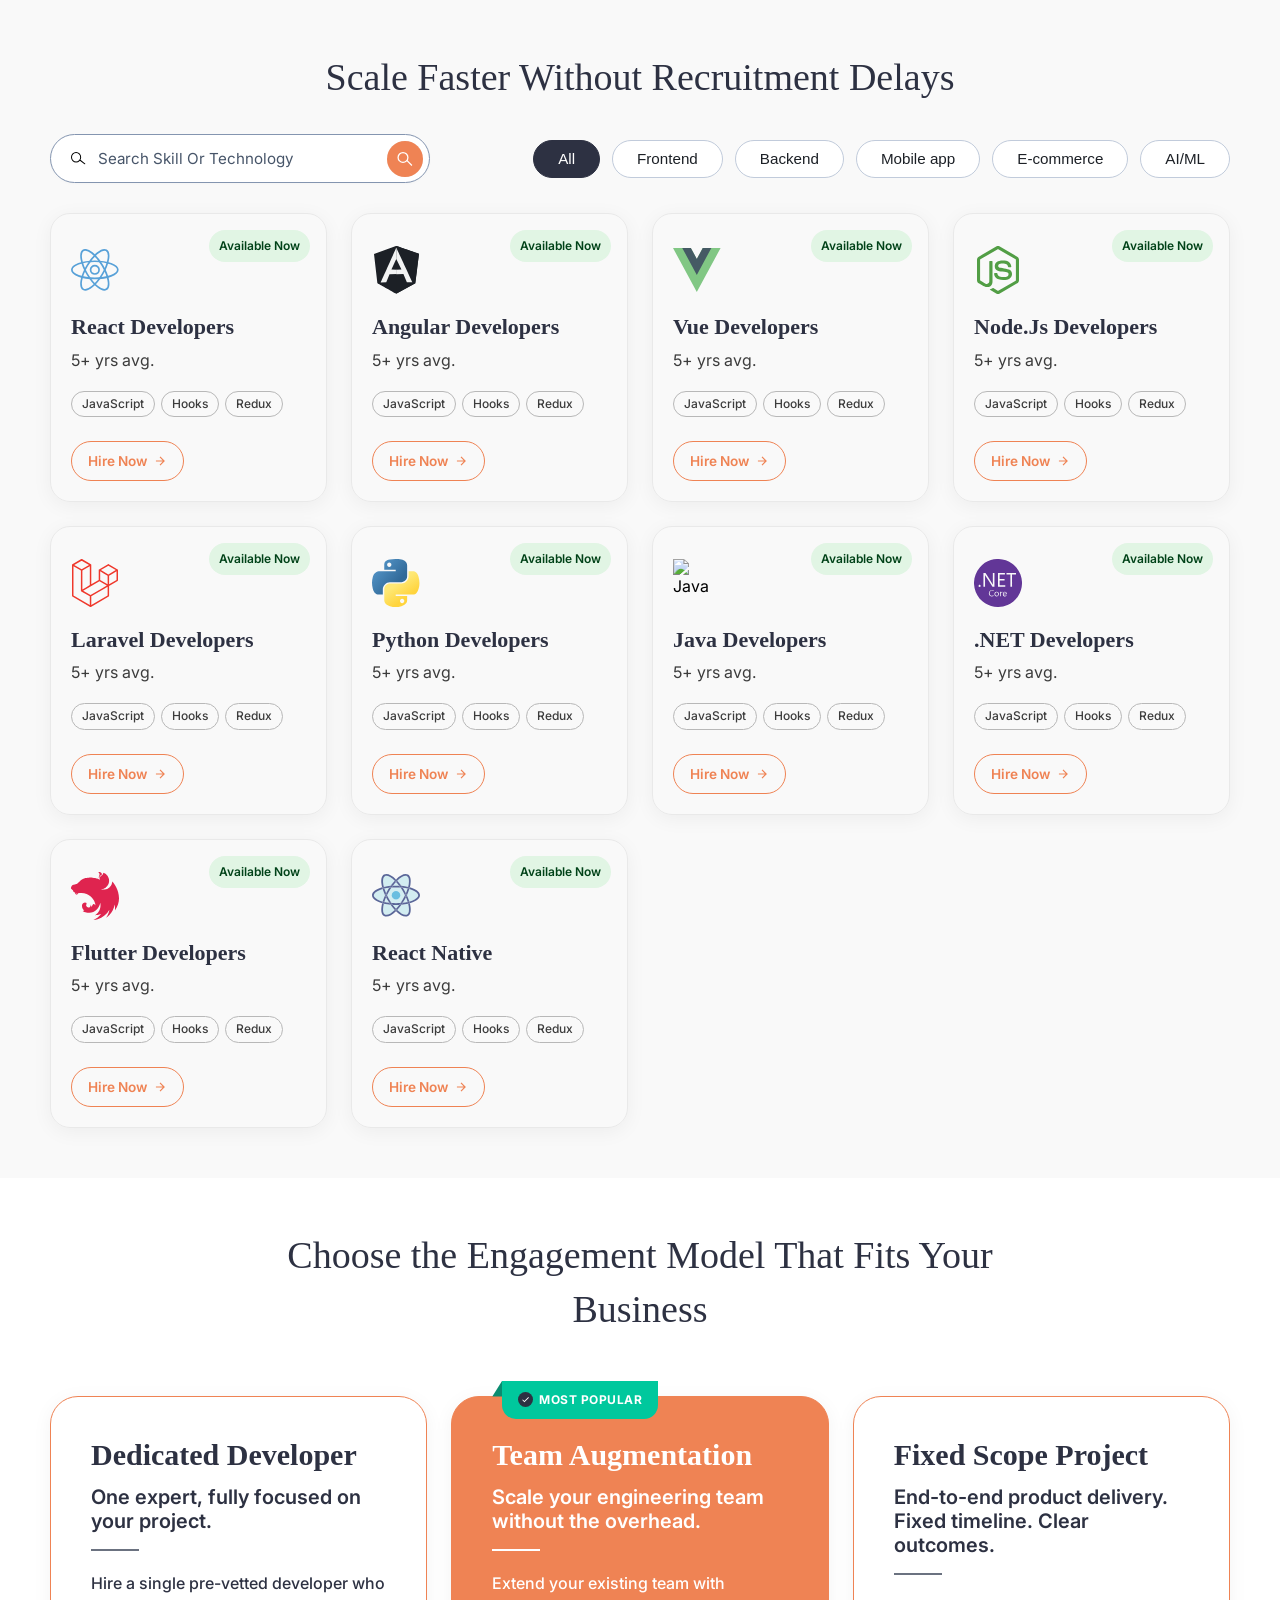
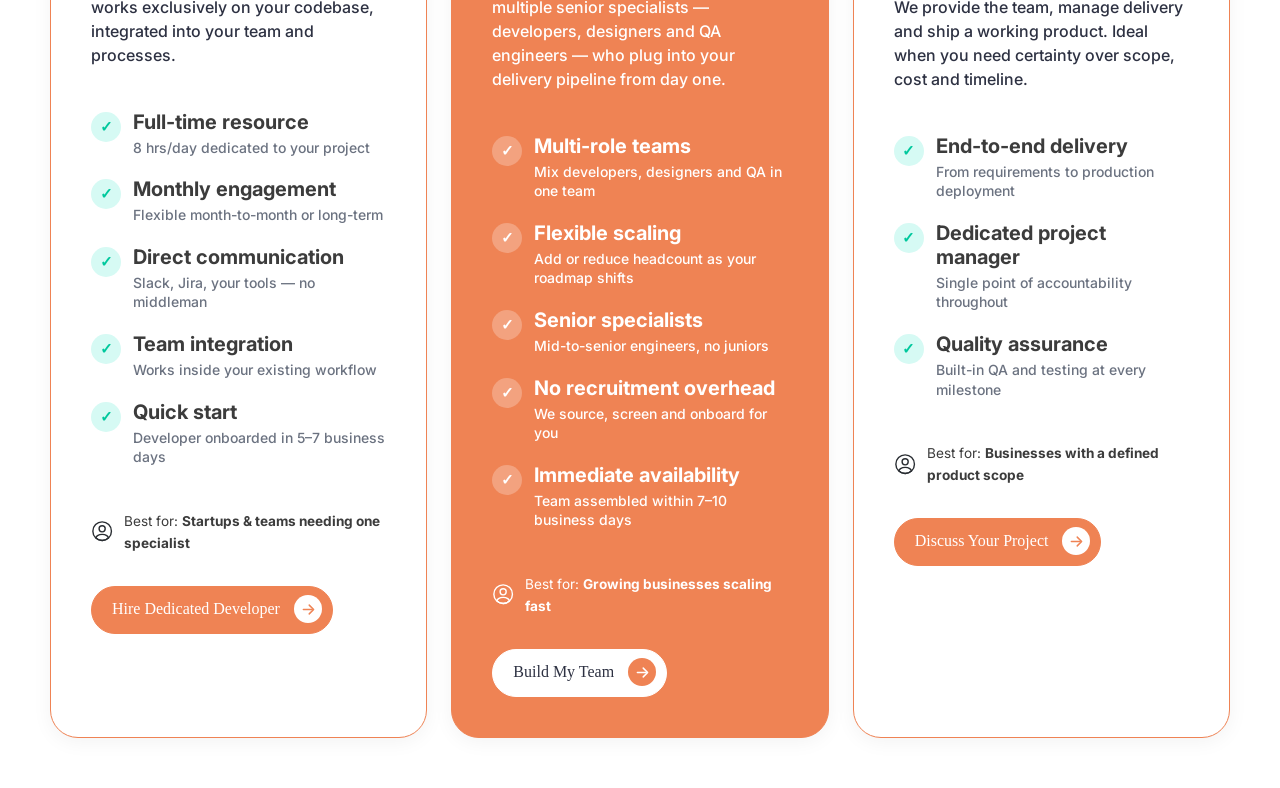
==== commit 778f95fe: "Engagement Model" ====
--- a/technology.html
+++ b/technology.html
@@ -33,12 +33,427 @@
   <!-- Technology section start -->
   <section class="technology-section" data-aos="fade-up" data-aos-duration="2000">
     <div class="container">
-      
+      <h2 class="center-title">Scale Faster Without Recruitment Delays</h2>
+
+      <form>
+        <div class="toolbar-container">
+          <!-- Search Bar -->
+          <div class="search-box">
+            <span class="search-icon-left">
+              <img src="assets/icons/search-filter.svg" alt="search">
+            </span>
+            <input type="text" class="search-input" placeholder="Search skill or technology">
+            <button class="search-button-right" aria-label="Search">
+              <img src="assets/icons/search-round.svg" alt="search">
+            </button>
+          </div>
+
+          <!-- Filter Buttons -->
+          <div class="filter-tags">
+            <button class="filter-pill active">All</button>
+            <button class="filter-pill">Frontend</button>
+            <button class="filter-pill">Backend</button>
+            <button class="filter-pill">Mobile app</button>
+            <button class="filter-pill">E-commerce</button>
+            <button class="filter-pill">AI/ML</button>
+          </div>
+        </div>
+
+        <div class="grid-container">
+          <div class="card">
+            <span class="availability-badge">Available now</span>
+            <div class="icon-wrapper">
+              <img src="assets/icons/react.svg" alt="React">
+            </div>
+            <h3 class="title">React Developers</h3>
+            <p class="experience">5+ yrs avg.</p>
+            <div class="tags">
+              <span class="tag-item">JavaScript</span>
+              <span class="tag-item">Hooks</span>
+              <span class="tag-item">Redux</span>
+            </div>
+            <a href="#" class="hire-btn">
+              Hire Now
+              <svg viewBox="0 0 24 24">
+                <path d="M5 12h14M12 5l7 7-7 7" />
+              </svg>
+            </a>
+          </div>
+
+          <div class="card">
+            <span class="availability-badge">Available now</span>
+            <div class="icon-wrapper">
+              <img src="assets/icons/angular.svg" alt="Angular">
+            </div>
+            <h3 class="title">Angular Developers</h3>
+            <p class="experience">5+ yrs avg.</p>
+            <div class="tags">
+              <span class="tag-item">JavaScript</span>
+              <span class="tag-item">Hooks</span>
+              <span class="tag-item">Redux</span>
+            </div>
+            <a href="#" class="hire-btn">
+              Hire Now
+              <svg viewBox="0 0 24 24">
+                <path d="M5 12h14M12 5l7 7-7 7" />
+              </svg>
+            </a>
+          </div>
+
+          <div class="card">
+            <span class="availability-badge">Available now</span>
+            <div class="icon-wrapper">
+              <img src="assets/icons/vue.svg" alt="Vue">
+            </div>
+            <h3 class="title">Vue Developers</h3>
+            <p class="experience">5+ yrs avg.</p>
+            <div class="tags">
+              <span class="tag-item">JavaScript</span>
+              <span class="tag-item">Hooks</span>
+              <span class="tag-item">Redux</span>
+            </div>
+            <a href="#" class="hire-btn">
+              Hire Now
+              <svg viewBox="0 0 24 24">
+                <path d="M5 12h14M12 5l7 7-7 7" />
+              </svg>
+            </a>
+          </div>
+
+          <div class="card">
+            <span class="availability-badge">Available now</span>
+            <div class="icon-wrapper">
+              <img src="assets/icons/node.svg" alt="Node">
+            </div>
+            <h3 class="title">Node.js Developers</h3>
+            <p class="experience">5+ yrs avg.</p>
+            <div class="tags">
+              <span class="tag-item">JavaScript</span>
+              <span class="tag-item">Hooks</span>
+              <span class="tag-item">Redux</span>
+            </div>
+            <a href="#" class="hire-btn">
+              Hire Now
+              <svg viewBox="0 0 24 24">
+                <path d="M5 12h14M12 5l7 7-7 7" />
+              </svg>
+            </a>
+          </div>
+
+          <div class="card">
+            <span class="availability-badge">Available now</span>
+            <div class="icon-wrapper">
+              <img src="assets/icons/laravel.svg" alt="Laravel">
+            </div>
+            <h3 class="title">Laravel Developers</h3>
+            <p class="experience">5+ yrs avg.</p>
+            <div class="tags">
+              <span class="tag-item">JavaScript</span>
+              <span class="tag-item">Hooks</span>
+              <span class="tag-item">Redux</span>
+            </div>
+            <a href="#" class="hire-btn">
+              Hire Now
+              <svg viewBox="0 0 24 24">
+                <path d="M5 12h14M12 5l7 7-7 7" />
+              </svg>
+            </a>
+          </div>
+
+          <div class="card">
+            <span class="availability-badge">Available now</span>
+            <div class="icon-wrapper">
+              <img src="assets/icons/python.svg" alt="Python">
+            </div>
+            <h3 class="title">Python Developers</h3>
+            <p class="experience">5+ yrs avg.</p>
+            <div class="tags">
+              <span class="tag-item">JavaScript</span>
+              <span class="tag-item">Hooks</span>
+              <span class="tag-item">Redux</span>
+            </div>
+            <a href="#" class="hire-btn">
+              Hire Now
+              <svg viewBox="0 0 24 24">
+                <path d="M5 12h14M12 5l7 7-7 7" />
+              </svg>
+            </a>
+          </div>
+
+          <div class="card">
+            <span class="availability-badge">Available now</span>
+            <div class="icon-wrapper">
+              <img src="assets/icons/java.svg" alt="Java">
+            </div>
+            <h3 class="title">Java Developers</h3>
+            <p class="experience">5+ yrs avg.</p>
+            <div class="tags">
+              <span class="tag-item">JavaScript</span>
+              <span class="tag-item">Hooks</span>
+              <span class="tag-item">Redux</span>
+            </div>
+            <a href="#" class="hire-btn">
+              Hire Now
+              <svg viewBox="0 0 24 24">
+                <path d="M5 12h14M12 5l7 7-7 7" />
+              </svg>
+            </a>
+          </div>
+
+          <div class="card">
+            <span class="availability-badge">Available now</span>
+            <div class="icon-wrapper">
+              <img src="assets/icons/dotnet.svg" alt=".NET Core">
+            </div>
+            <h3 class="title">.NET Developers</h3>
+            <p class="experience">5+ yrs avg.</p>
+            <div class="tags">
+              <span class="tag-item">JavaScript</span>
+              <span class="tag-item">Hooks</span>
+              <span class="tag-item">Redux</span>
+            </div>
+            <a href="#" class="hire-btn">
+              Hire Now
+              <svg viewBox="0 0 24 24">
+                <path d="M5 12h14M12 5l7 7-7 7" />
+              </svg>
+            </a>
+          </div>
+
+          <div class="card">
+            <span class="availability-badge">Available now</span>
+            <div class="icon-wrapper">
+              <img src="assets/icons/flutter.svg" alt="Flutter">
+            </div>
+            <h3 class="title">Flutter Developers</h3>
+            <p class="experience">5+ yrs avg.</p>
+            <div class="tags">
+              <span class="tag-item">JavaScript</span>
+              <span class="tag-item">Hooks</span>
+              <span class="tag-item">Redux</span>
+            </div>
+            <a href="#" class="hire-btn">
+              Hire Now
+              <svg viewBox="0 0 24 24">
+                <path d="M5 12h14M12 5l7 7-7 7" />
+              </svg>
+            </a>
+          </div>
+
+          <div class="card">
+            <span class="availability-badge">Available now</span>
+            <div class="icon-wrapper">
+              <img src="assets/icons/reactnative.svg" alt="React Native">
+            </div>
+            <h3 class="title">React Native</h3>
+            <p class="experience">5+ yrs avg.</p>
+            <div class="tags">
+              <span class="tag-item">JavaScript</span>
+              <span class="tag-item">Hooks</span>
+              <span class="tag-item">Redux</span>
+            </div>
+            <a href="#" class="hire-btn">
+              Hire Now
+              <svg viewBox="0 0 24 24">
+                <path d="M5 12h14M12 5l7 7-7 7" />
+              </svg>
+            </a>
+          </div>
+
+        </div>
+      </form>
+
     </div>
   </section>
   <!-- Technology section end -->
 
- 
+  <!-- Engagement Model start -->
+  <section class="engagement-model" data-aos="fade-up" data-aos-duration="2000">
+    <div class="container">
+      <h2 class="center-title">Choose the Engagement Model That Fits Your Business</h2>
+
+      <div class="pricing-container">
+
+        <!-- Card 1: Dedicated Developer -->
+        <div class="card">
+          <h2 class="card-title">Dedicated Developer</h2>
+          <p class="card-subtitle">One expert, fully focused on your project.</p>
+          <div class="divider"></div>
+          <p class="card-description">
+            Hire a single pre-vetted developer who works exclusively on your codebase, integrated into your team and
+            processes.
+          </p>
+
+          <ul class="features-list">
+            <li class="feature-item">
+              <span class="check-icon">&#10003;</span>
+              <div class="feature-content">
+                <h4>Full-time resource</h4>
+                <p>8 hrs/day dedicated to your project</p>
+              </div>
+            </li>
+            <li class="feature-item">
+              <span class="check-icon">&#10003;</span>
+              <div class="feature-content">
+                <h4>Monthly engagement</h4>
+                <p>Flexible month-to-month or long-term</p>
+              </div>
+            </li>
+            <li class="feature-item">
+              <span class="check-icon">&#10003;</span>
+              <div class="feature-content">
+                <h4>Direct communication</h4>
+                <p>Slack, Jira, your tools &mdash; no middleman</p>
+              </div>
+            </li>
+            <li class="feature-item">
+              <span class="check-icon">&#10003;</span>
+              <div class="feature-content">
+                <h4>Team integration</h4>
+                <p>Works inside your existing workflow</p>
+              </div>
+            </li>
+            <li class="feature-item">
+              <span class="check-icon">&#10003;</span>
+              <div class="feature-content">
+                <h4>Quick start</h4>
+                <p>Developer onboarded in 5–7 business days</p>
+              </div>
+            </li>
+          </ul>
+
+          <div class="best-for">
+            <img src="assets/icons/profile-circle.svg" alt="icon">
+            <span>Best for: <strong>Startups & teams needing one specialist</strong></span>
+          </div>
+
+          <a href="#" class="btn-fill">
+            Hire Dedicated Developer
+          </a>
+        </div>
+
+        <!-- Card 2: Team Augmentation (Featured) -->
+        <div class="card featured">
+          <div class="badge">
+            <div class="badge-content">
+              <svg viewBox="0 0 24 24">
+                <path d="M9 16.17L4.83 12l-1.42 1.41L9 19 21 7l-1.41-1.41z" />
+              </svg>
+              Most Popular
+            </div>
+
+          </div>
+
+          <h2 class="card-title">Team Augmentation</h2>
+          <p class="card-subtitle">Scale your engineering team without the overhead.</p>
+          <div class="divider"></div>
+          <p class="card-description">
+            Extend your existing team with multiple senior specialists &mdash; developers, designers and QA engineers
+            &mdash; who plug into your delivery pipeline from day one.
+          </p>
+
+          <ul class="features-list">
+            <li class="feature-item">
+              <span class="check-icon">&#10003;</span>
+              <div class="feature-content">
+                <h4>Multi-role teams</h4>
+                <p>Mix developers, designers and QA in one team</p>
+              </div>
+            </li>
+            <li class="feature-item">
+              <span class="check-icon">&#10003;</span>
+              <div class="feature-content">
+                <h4>Flexible scaling</h4>
+                <p>Add or reduce headcount as your roadmap shifts</p>
+              </div>
+            </li>
+            <li class="feature-item">
+              <span class="check-icon">&#10003;</span>
+              <div class="feature-content">
+                <h4>Senior specialists</h4>
+                <p>Mid-to-senior engineers, no juniors</p>
+              </div>
+            </li>
+            <li class="feature-item">
+              <span class="check-icon">&#10003;</span>
+              <div class="feature-content">
+                <h4>No recruitment overhead</h4>
+                <p>We source, screen and onboard for you</p>
+              </div>
+            </li>
+            <li class="feature-item">
+              <span class="check-icon">&#10003;</span>
+              <div class="feature-content">
+                <h4>Immediate availability</h4>
+                <p>Team assembled within 7–10 business days</p>
+              </div>
+            </li>
+          </ul>
+
+          <div class="best-for">
+            <img src="assets/icons/profile-circle.svg" alt="icon">
+            <span>Best for: <strong>Growing businesses scaling fast</strong></span>
+          </div>
+
+          <a href="#" class="btn">
+            Build My Team
+
+          </a>
+        </div>
+
+        <!-- Card 3: Fixed Scope Project -->
+        <div class="card">
+          <h2 class="card-title">Fixed Scope Project</h2>
+          <p class="card-subtitle">End-to-end product delivery. Fixed timeline. Clear outcomes.</p>
+          <div class="divider"></div>
+          <p class="card-description">
+            We provide the team, manage delivery and ship a working product. Ideal when you need certainty over scope,
+            cost
+            and timeline.
+          </p>
+
+          <ul class="features-list">
+            <li class="feature-item">
+              <span class="check-icon">&#10003;</span>
+              <div class="feature-content">
+                <h4>End-to-end delivery</h4>
+                <p>From requirements to production deployment</p>
+              </div>
+            </li>
+            <li class="feature-item">
+              <span class="check-icon">&#10003;</span>
+              <div class="feature-content">
+                <h4>Dedicated project manager</h4>
+                <p>Single point of accountability throughout</p>
+              </div>
+            </li>
+            <li class="feature-item">
+              <span class="check-icon">&#10003;</span>
+              <div class="feature-content">
+                <h4>Quality assurance</h4>
+                <p>Built-in QA and testing at every milestone</p>
+              </div>
+            </li>
+          </ul>
+
+          <div class="best-for">
+            <img src="assets/icons/profile-circle.svg" alt="icon">
+            <span>Best for: <strong>Businesses with a defined product scope</strong></span>
+          </div>
+
+          <a href="#" class="btn-fill">
+            Discuss Your Project
+
+          </a>
+        </div>
+
+      </div>
+
+    </div>
+  </section>
+  <!-- Engagement Model section end -->
+
+
 
   <!-- Script Open -->
   <script src="assets/js/jquery-3.6.4.min.js"></script>
--- a/assets/css/custom.css
+++ b/assets/css/custom.css
@@ -1,4 +1,5 @@
 @charset "utf-8";
+
 /*=============== Default CSS Start ==================*/
 :root {
     --primary-color: #ffffff;
@@ -14,38 +15,58 @@
     --footer-color: #4F5D75;
     --title-font: "Space Grotesk", serif, Arial, Helvetica, sans-serif;
     --primary-font: "Inter", Arial, Helvetica, sans-serif;
-}html {
+}
+
+html {
     overflow-x: hidden;
     margin: 0 !important;
-}ol,
+}
+
+ol,
 ul {
     list-style: none;
-}:focus,
+}
+
+:focus,
 :hover,
 :active {
     outline: 0;
     text-decoration: none !important;
-}a,
+}
+
+a,
 a:link {
     text-decoration: none;
     outline: none;
-}p {
-    margin: 0;
-    padding: 0;
-}a {
+}
+
+p {
+    margin: 0;
+    padding: 0;
+}
+
+a {
     text-decoration: none;
     transition: all 0.5s ease;
     -webkit-transition: all 0.5s ease;
     -moz-transition: all 0.5s ease;
-}a:hover {
+}
+
+a:hover {
     text-decoration: none !important;
-}a:focus {
+}
+
+a:focus {
     outline: none;
-}:hover {
+}
+
+:hover {
     transition: all 0.5s ease;
     -webkit-transition: all 0.5s ease;
     -moz-transition: all 0.5s ease;
-}h1,
+}
+
+h1,
 h1 a,
 h2,
 h2 a,
@@ -57,25 +78,39 @@
     padding: 0;
     font-weight: normal;
     text-shadow: none;
-}img {
+}
+
+img {
     border: 0;
     max-width: 100%;
     vertical-align: middle;
     outline: none;
     height: auto;
     width: auto;
-}:-webkit-input-placeholder {
+}
+
+:-webkit-input-placeholder {
     opacity: 1;
-}:-moz-placeholder {
+}
+
+:-moz-placeholder {
     opacity: 1;
-}::-moz-placeholder {
+}
+
+::-moz-placeholder {
     opacity: 1;
-}:-ms-input-placeholder {
+}
+
+:-ms-input-placeholder {
     opacity: 1;
-}*,
+}
+
+*,
 body * {
     box-sizing: border-box;
-}body {
+}
+
+body {
     margin: 0;
     padding: 0;
     position: relative;
@@ -90,7 +125,9 @@
     max-width: 100%;
     width: 100%;
     /* overflow-x:hidden; */
-}/* Text Common Font, Size , Style Start */
+}
+
+/* Text Common Font, Size , Style Start */
 h1,
 h2,
 h3 {
@@ -101,17 +138,25 @@
     font-weight: 400;
     font-style: normal;
     color: var(--blue);
-}h1 {
+}
+
+h1 {
     font-size: 70px;
     line-height: 83px;
-}h2 {
+}
+
+h2 {
     font-size: 48px;
     line-height: 65px;
     font-weight: 500;
-}h3 {
+}
+
+h3 {
     font-size: 42px;
     line-height: 48px;
-}h4 {
+}
+
+h4 {
     display: block;
     padding: 0;
     margin: 0 auto 20px;
@@ -120,7 +165,9 @@
     font-style: normal;
     font-size: 32px;
     line-height: 40px;
-}h5 {
+}
+
+h5 {
     display: block;
     padding: 0;
     margin: 0 auto 15px;
@@ -129,7 +176,9 @@
     font-style: normal;
     font-size: 24px;
     line-height: 32px;
-}h6 {
+}
+
+h6 {
     display: block;
     padding: 0;
     margin: 0 auto 10px;
@@ -138,7 +187,9 @@
     font-style: normal;
     font-size: 20px;
     line-height: 28px;
-}p {
+}
+
+p {
     display: block;
     padding: 0;
     margin: 0 auto 15px;
@@ -150,7 +201,9 @@
     text-transform: none;
     text-decoration: none;
     color: var(--text-color);
-}/* Text Common Font, Size , Style End */
+}
+
+/* Text Common Font, Size , Style End */
 
 /* Button And Button DropDown  Start */
 .btn {
@@ -182,7 +235,9 @@
     border-radius: 35px;
     -moz-border-radius: 35px;
     -webkit-border-radius: 35px;
-}.btn span {
+}
+
+.btn span {
     font-family: var(--title-font);
     font-size: 16px;
     font-weight: 500;
@@ -202,7 +257,9 @@
     border-radius: 35px;
     -moz-border-radius: 35px;
     -webkit-border-radius: 35px;
-}.btn:before {
+}
+
+.btn:before {
     content: "";
     position: absolute;
     top: 16px;
@@ -214,7 +271,9 @@
     background-repeat: no-repeat;
     background-position: 0 0;
     filter: brightness(0) invert(1);
-}.btn:after {
+}
+
+.btn:after {
     content: "";
     position: absolute;
     top: 8px;
@@ -226,18 +285,28 @@
     -moz-border-radius: 99%;
     -webkit-border-radius: 99%;
     background-color: var(--orange);
-}.btn:hover {
+}
+
+.btn:hover {
     color: var(--primary-color);
     border-color: var(--orange);
     background-color: var(--orange);
-}.btn:hover span {
+}
+
+.btn:hover span {
     color: var(--primary-color);
-}.btn:hover:before {
+}
+
+.btn:hover:before {
     filter: none;
     transform: rotate(30deg);
-}.btn:hover:after {
+}
+
+.btn:hover:after {
     background-color: var(--primary-color);
-}.btn-fill {
+}
+
+.btn-fill {
     display: inline-block;
     font-family: var(--title-font);
     color: var(--primary-color);
@@ -266,7 +335,9 @@
     border-radius: 35px;
     -moz-border-radius: 35px;
     -webkit-border-radius: 35px;
-}.btn-fill span {
+}
+
+.btn-fill span {
     font-family: var(--title-font);
     font-size: 16px;
     font-weight: 500;
@@ -286,7 +357,9 @@
     border-radius: 35px;
     -moz-border-radius: 35px;
     -webkit-border-radius: 35px;
-}.btn-fill:before {
+}
+
+.btn-fill:before {
     content: "";
     position: absolute;
     top: 16px;
@@ -298,7 +371,9 @@
     background-repeat: no-repeat;
     background-position: 0 0;
     filter: none;
-}.btn-fill:after {
+}
+
+.btn-fill:after {
     content: "";
     position: absolute;
     top: 8px;
@@ -310,18 +385,28 @@
     -moz-border-radius: 99%;
     -webkit-border-radius: 99%;
     background-color: var(--primary-color);
-}.btn-fill:hover {
+}
+
+.btn-fill:hover {
     color: var(--primary-color);
     border-color: var(--orange);
     background-color: var(--orange);
-}.btn-filln:hover span {
+}
+
+.btn-filln:hover span {
     color: var(--primary-color);
-}.btn-fill:hover:before {
+}
+
+.btn-fill:hover:before {
     filter: none;
     transform: rotate(30deg);
-}.btn-fill:hover:after {
+}
+
+.btn-fill:hover:after {
     background-color: var(--primary-color);
-}.btn-noarrow {
+}
+
+.btn-noarrow {
     display: inline-block;
     font-family: var(--title-font);
     color: var(--blue);
@@ -350,7 +435,9 @@
     border-radius: 35px;
     -moz-border-radius: 35px;
     -webkit-border-radius: 35px;
-}.btn-noarrow span {
+}
+
+.btn-noarrow span {
     font-family: var(--title-font);
     font-size: 16px;
     font-weight: 500;
@@ -370,20 +457,28 @@
     border-radius: 35px;
     -moz-border-radius: 35px;
     -webkit-border-radius: 35px;
-}.btn-noarrow:hover {
+}
+
+.btn-noarrow:hover {
     color: var(--primary-color);
     border-color: var(--orange);
     background-color: var(--orange);
-}.btn-noarrow:hover span {
+}
+
+.btn-noarrow:hover span {
     color: var(--primary-color);
-}.btn.btn-disable,
+}
+
+.btn.btn-disable,
 .btn-fill.btn-disable,
 .btn-noarrow.btn-disable,
 .btn-disable {
     opacity: 0.5;
     cursor: not-allowed;
     pointer-events: none;
-}.btn-common {
+}
+
+.btn-common {
     display: inline-block;
     margin: 0;
     padding: 14px 30px;
@@ -408,11 +503,15 @@
     -webkit-border-radius: 16px;
     position: relative;
     overflow: hidden;
-}.btn-common span {
+}
+
+.btn-common span {
     display: inline-block;
     position: relative;
     z-index: 3;
-}.btn-common:before {
+}
+
+.btn-common:before {
     content: "";
     position: absolute;
     top: 0;
@@ -432,23 +531,33 @@
     border-radius: 15px;
     -moz-border-radius: 15px;
     -webkit-border-radius: 15px;
-}.btn-common:hover {
+}
+
+.btn-common:hover {
     color: var(--primary-color);
     border-color: var(--blue);
-}.btn-common:hover:before {
+}
+
+.btn-common:hover:before {
     transform: translateX(0);
-}.btn-common.btn-disable,
+}
+
+.btn-common.btn-disable,
 .btn-disable {
     opacity: 0.5;
     cursor: not-allowed;
     pointer-events: none;
-}.btn-send span,
+}
+
+.btn-send span,
 .btn-common.btn-send span {
     background-image: url('../icons/send-icon.svg');
     background-repeat: no-repeat;
     background-position: 100% 0;
     padding: 0 26px 0 0;
-}.link {
+}
+
+.link {
     display: inline-block;
     margin: 0;
     padding: 5px 0;
@@ -464,112 +573,192 @@
     border: none;
     cursor: pointer;
     text-transform: uppercase;
-}.link span {
+}
+
+.link span {
     display: inline-block;
     margin: 0;
     padding: 0;
-}.link span:after {
+}
+
+.link span:after {
     content: url('../icons/button-arrow.svg');
     display: inline-block;
     margin: 0;
     padding: 0 0 0 8px;
-}.link:hover {
+}
+
+.link:hover {
     color: var(--orange);
-}.list-style {
+}
+
+.list-style {
     margin: 0 auto 20px;
     padding: 0 0 0 15px;
     list-style-type: disc;
     list-style: disc;
     list-style-position: outside;
-}.list-style li {
+}
+
+.list-style li {
     list-style-type: disc;
     list-style: disc;
     list-style-position: outside;
     padding: 0 0 10px 0;
     margin: 0 auto;
     text-align: left;
-}.ol-list-style {
+}
+
+.ol-list-style {
     margin: 0 auto 20px;
     padding: 0 0 0 15px;
     list-style-type: decimal;
     list-style: decimal;
     list-style-position: outside;
-}.ol-list-style li {
+}
+
+.ol-list-style li {
     list-style-type: decimal;
     list-style: decimal;
     list-style-position: outside;
     padding: 0 0 10px 0;
     margin: 0 auto;
     text-align: left;
-}.text-center {
+}
+
+.text-center {
     text-align: center;
-}.text-left {
+}
+
+.text-left {
     text-align: left;
-}.text-right {
+}
+
+.text-right {
     text-align: right;
-}.w-100 {
-    width: 100%;
-}.w-75 {
+}
+
+.w-100 {
+    width: 100%;
+}
+
+.w-75 {
     width: 75%;
-}.w-50 {
+}
+
+.w-50 {
     width: 50%;
-}.w-25 {
+}
+
+.w-25 {
     width: 25%;
-}.block {
-    display: block;
-}.flex {
-    display: flex;
-}.inline-block {
+}
+
+.block {
+    display: block;
+}
+
+.flex {
+    display: flex;
+}
+
+.inline-block {
     display: inline-block;
-}.pad-top-100 {
+}
+
+.pad-top-100 {
     padding-top: 100px;
-}.pad-bottom-100 {
+}
+
+.pad-bottom-100 {
     padding-bottom: 100px;
-}.pad-top-50 {
+}
+
+.pad-top-50 {
     padding-top: 50px;
-}.pad-bottom-50 {
+}
+
+.pad-bottom-50 {
     padding-bottom: 50px;
-}.pad-top-70 {
+}
+
+.pad-top-70 {
     padding-top: 70px;
-}.pad-bottom-70 {
+}
+
+.pad-bottom-70 {
     padding-bottom: 70px;
-}.pad-top-30 {
+}
+
+.pad-top-30 {
     padding-top: 30px;
-}.pad-bottom-30 {
+}
+
+.pad-bottom-30 {
     padding-bottom: 30px;
-}.mar-top-100 {
+}
+
+.mar-top-100 {
     margin-top: 100px;
-}.mar-bottom-100 {
+}
+
+.mar-bottom-100 {
     margin-bottom: 100px;
-}.mar-top-70 {
+}
+
+.mar-top-70 {
     margin-top: 70px;
-}.mar-bottom-70 {
+}
+
+.mar-bottom-70 {
     margin-bottom: 70px;
-}.mar-top-50 {
+}
+
+.mar-top-50 {
     margin-top: 50px;
-}.mar-bottom-50 {
+}
+
+.mar-bottom-50 {
     margin-bottom: 50px;
-}.mar-top-30 {
+}
+
+.mar-top-30 {
     margin-top: 30px;
-}.mar-bottom-30 {
+}
+
+.mar-bottom-30 {
     margin-bottom: 30px;
-}.mar-top-0 {
+}
+
+.mar-top-0 {
     margin-top: 0px;
-}.mar-bottom-0 {
+}
+
+.mar-bottom-0 {
     margin-bottom: 0px;
-}.left-align {
+}
+
+.left-align {
     text-align: left;
-}.righ-align {
+}
+
+.righ-align {
     text-align: right;
-}.center-align {
+}
+
+.center-align {
     text-align: center;
-}.dropdown-btn {
+}
+
+.dropdown-btn {
     display: block;
     margin: 0 auto;
     padding: 0;
     position: relative;
     z-index: 10;
-}.dropdown-btn ul {
+}
+
+.dropdown-btn ul {
     position: absolute;
     margin: 0;
     padding: 0 18px;
@@ -580,9 +769,13 @@
     border-radius: 15px;
     -moz-border-radius: 15px;
     -webkit-border-radius: 15px;
-}.dropdown-btn ul li {
+}
+
+.dropdown-btn ul li {
     list-style: none;
-}.dropdown-btn ul li a {
+}
+
+.dropdown-btn ul li a {
     display: block;
     padding: 10px;
     text-align: center;
@@ -596,24 +789,36 @@
     color: var(--secondary-color);
     border-bottom: 1px solid var(--blue);
     transition: 0.5s;
-}.dropdown-btn ul li a:hover {
+}
+
+.dropdown-btn ul li a:hover {
     background-color: transparent;
     color: #333A3D;
     font-weight: 700;
-}.dropdown-btn ul li:last-child a {
+}
+
+.dropdown-btn ul li:last-child a {
     border-bottom: none;
-}/* Custom Select Open */
+}
+
+/* Custom Select Open */
 .custom-select-wrapper {
     position: relative;
     display: inline-block;
     user-select: none;
     z-index: 9;
-}.custom-select-wrapper select {
+}
+
+.custom-select-wrapper select {
     display: none;
-}.custom-select {
+}
+
+.custom-select {
     position: relative;
     display: inline-block;
-}.custom-select-trigger {
+}
+
+.custom-select-trigger {
     position: relative;
     display: block;
     /* min-width:210px; */
@@ -628,7 +833,9 @@
     -moz-border-radius: 4px;
     -webkit-border-radius: 4px;
     cursor: pointer;
-}.custom-select-trigger:after {
+}
+
+.custom-select-trigger:after {
     position: absolute;
     display: block;
     content: '';
@@ -641,12 +848,16 @@
     width: 12px;
     height: 6px;
     font-family: 'rajdhaniregular';
-}.custom-select.opened .custom-select-trigger:after {
+}
+
+.custom-select.opened .custom-select-trigger:after {
     margin-top: -3px;
     background: url(../icons/plan-select-arrow-open.svg)right top no-repeat;
     width: 12px;
     height: 6px;
-}.custom-options {
+}
+
+.custom-options {
     position: absolute;
     display: block;
     top: 100%;
@@ -665,14 +876,20 @@
     pointer-events: none;
     transform: translateY(-15px);
     z-index: 999;
-}.custom-select.opened .custom-options {
+}
+
+.custom-select.opened .custom-options {
     opacity: 1;
     visibility: visible;
     pointer-events: all;
     transform: translateY(0);
-}.option-hover:before {
+}
+
+.option-hover:before {
     background: #f9f9f9;
-}.custom-option {
+}
+
+.custom-option {
     position: relative;
     display: block;
     padding: 10px 22px;
@@ -685,19 +902,27 @@
     transition: all .4s ease-in-out;
     text-align: center;
     font-family: 'rajdhaniregular';
-}.custom-option:first-of-type {
+}
+
+.custom-option:first-of-type {
     border-radius: 4px 4px 0 0;
     -moz-border-radius: 4px 4px 0 0;
     -webkit-border-radius: 4px 4px 0 0;
-}.custom-option:last-of-type {
+}
+
+.custom-option:last-of-type {
     border-bottom: 0;
     border-radius: 0 0 4px 4px;
     -moz-border-radius: 0 0 4px 4px;
     -webkit-border-radius: 0 0 4px 4px;
-}.custom-option:hover,
+}
+
+.custom-option:hover,
 .custom-option.selection {
     background: #f9f9f9;
-}/* Custom Select Close */
+}
+
+/* Custom Select Close */
 /* Button And Button DropDown  End */
 /* Table Responsive Start */
 .table-responsive {
@@ -707,7 +932,9 @@
     overflow-y: visible;
     -webkit-overflow-scrolling: touch;
     -ms-overflow-style: -ms-autohiding-scrollbar;
-}/* Table Responsive End */
+}
+
+/* Table Responsive End */
 
 /* Clearfix Start */
 .clear {
@@ -716,13 +943,17 @@
     font-size: 0;
     padding: 0;
     margin: 0;
-}.clear:before,
+}
+
+.clear:before,
 .clear:after {
     content: '';
     display: table;
     height: 1px;
     width: 100%;
-}.clearfix {
+}
+
+.clearfix {
     max-width: 100%;
     width: 100%;
     margin: 0 auto;
@@ -730,7 +961,9 @@
     display: block;
     float: none;
     clear: both;
-}.clearfix:before,
+}
+
+.clearfix:before,
 .clearfix:after {
     content: '';
     display: table;
@@ -738,7 +971,9 @@
     max-width: 100%;
     height: 1px;
     clear: both;
-}/* Clearfix End */
+}
+
+/* Clearfix End */
 
 /* Container Size Start */
 body .container-fluid,
@@ -753,7 +988,9 @@
     background-image: none;
     border: none;
     outline: none;
-}body .container,
+}
+
+body .container,
 .container {
     width: 100%;
     max-width: 1920px;
@@ -765,7 +1002,9 @@
     background-image: none;
     border: none;
     outline: none;
-}/* Container Size End */
+}
+
+/* Container Size End */
 
 /* Image Effect Start */
 .matrix-image-effect {
@@ -776,7 +1015,9 @@
     text-align: center;
     position: relative;
     overflow: hidden;
-}.matrix-image-effect img {
+}
+
+.matrix-image-effect img {
     display: block;
     margin: 0 auto;
     padding: 0;
@@ -784,7 +1025,9 @@
     transition: all 0.5s ease;
     -webkit-transition: all 0.5s ease;
     -moz-transition: all 0.5s ease;
-}.matrix-image-effect:before {
+}
+
+.matrix-image-effect:before {
     content: '';
     position: absolute;
     top: 10px;
@@ -800,7 +1043,9 @@
     transform: scale(0, 1);
     -webkit-transition: opacity .35s, -webkit-transform .35s;
     transition: opacity .35s, transform .35s;
-}.matrix-image-effect:after {
+}
+
+.matrix-image-effect:after {
     content: '';
     position: absolute;
     top: 10px;
@@ -815,22 +1060,30 @@
     transform: scale(1, 0);
     -webkit-transition: opacity .35s, -webkit-transform .35s;
     transition: opacity .35s, transform .35s;
-}.matrix-image-effect:hover:before,
+}
+
+.matrix-image-effect:hover:before,
 .matrix-image-effect:hover:after {
     opacity: 1;
     -webkit-transform: scale(1);
     transform: scale(1);
-}.matrix-image-effect:hover img {
+}
+
+.matrix-image-effect:hover img {
     transform: scale(1.1);
     -webkit-transform: scale(1.1);
-}/* Image Effect End */
+}
+
+/* Image Effect End */
 
 /* Magnific Popup Start */
 body .mfp-bg,
 .mfp-bg {
     background-color: #100602;
     opacity: 1;
-}body .mfp-close,
+}
+
+body .mfp-close,
 .mfp-close,
 .mfp-zoom-out-cur .mfp-image-holder .mfp-close,
 body .mfp-zoom-out-cur .mfp-image-holder .mfp-close {
@@ -844,21 +1097,31 @@
     text-indent: 999px;
     padding: 0;
     opacity: 1;
-}body .mfp-container,
+}
+
+body .mfp-container,
 .mfp-container {
     cursor: auto;
-}body .mfp-counter,
+}
+
+body .mfp-counter,
 .mfp-counter {
     display: none;
-}body .mfp-arrow:before,
+}
+
+body .mfp-arrow:before,
 .mfp-arrow:before,
 body .mfp-arrow:after,
 .mfp-arrow:after {
     display: none;
-}body .mfp-arrow,
+}
+
+body .mfp-arrow,
 .mfp-arrow {
     opacity: 1;
-}body .mfp-arrow.mfp-arrow-left,
+}
+
+body .mfp-arrow.mfp-arrow-left,
 .mfp-arrow.mfp-arrow-left {
     background-image: url('../icons/mfpLeftArrow.svg');
     background-repeat: no-repeat;
@@ -867,7 +1130,9 @@
     width: 35px;
     height: 65px;
     margin-left: 65px;
-}body .mfp-arrow.mfp-arrow-right,
+}
+
+body .mfp-arrow.mfp-arrow-right,
 .mfp-arrow.mfp-arrow-right {
     background-image: url('../icons/mfpRightArrow.svg');
     background-repeat: no-repeat;
@@ -876,11 +1141,15 @@
     width: 35px;
     height: 65px;
     margin-right: 65px;
-}body .mfp-wrap .mfp-close,
+}
+
+body .mfp-wrap .mfp-close,
 .mfp-wrap .mfp-close {
     top: -55px;
     right: -1px;
-}/* Magnific Popup End */
+}
+
+/* Magnific Popup End */
 
 /* From Common Style Start */
 form {
@@ -899,7 +1168,9 @@
     color: var(--black);
     text-transform: capitalize;
     text-decoration: none;
-}form .form-group,
+}
+
+form .form-group,
 .form-group {
     display: block;
     margin: 0 auto 24px;
@@ -914,7 +1185,9 @@
     transition: all 0.5s ease;
     -webkit-transition: all 0.5s ease;
     -moz-transition: all 0.5s ease;
-}form .form-control,
+}
+
+form .form-control,
 form select,
 form textarea,
 form input[type='text'],
@@ -946,7 +1219,9 @@
     border-radius: 16px;
     -moz-border-radius: 16px;
     -webkit-border-radius: 16px;
-}form .form-control:focus,
+}
+
+form .form-control:focus,
 form select:focus,
 form textarea:focus,
 form input[type='text']:focus,
@@ -954,7 +1229,9 @@
 form input[type='tel']:focus,
 form input[type='email']:focus {
     border-color: var(--orange);
-}form .form-control:disabled,
+}
+
+form .form-control:disabled,
 form select:disabled,
 form textarea:disabled,
 form input[type='text']:disabled,
@@ -963,7 +1240,9 @@
 form input[type='email']:disabled {
     background-color: var(--light-gray);
     cursor: not-allowed;
-}form .form-control::-moz-placeholder,
+}
+
+form .form-control::-moz-placeholder,
 form select::-moz-placeholder,
 form textarea::-moz-placeholder,
 form input[type='text']::-moz-placeholder,
@@ -1002,7 +1281,9 @@
     opacity: 0;
     visibility: hidden;
     display: none;
-}form label {
+}
+
+form label {
     display: inline-block;
     margin: 0 auto;
     padding: 0 5px;
@@ -1024,7 +1305,9 @@
     -webkit-transition: all 0.5s ease;
     -moz-transition: all 0.5s ease;
     background-color: var(--primary-color);
-}form .form-control:focus~label,
+}
+
+form .form-control:focus~label,
 form select:focus~label,
 form textarea:focus~label,
 form input[type='text']:focus~label,
@@ -1036,7 +1319,9 @@
     line-height: 14px;
     color: #94A3B8;
     text-transform: capitalize;
-}form .form-control:focus+label,
+}
+
+form .form-control:focus+label,
 form select:focus+label,
 form textarea:focus+label,
 form input[type='text']:focus+label,
@@ -1055,7 +1340,9 @@
     font-size: 12px;
     line-height: 14px;
     color: #94A3B8;
-}form .form-control:disabled~label,
+}
+
+form .form-control:disabled~label,
 form select:disabled~label,
 form textarea:disabled~label,
 form input[type='text']:disabled~label,
@@ -1064,9 +1351,13 @@
 form input[type='email']:disabled~label {
     background-color: transparent;
     cursor: not-allowed;
-}.form-group-select {
-    position: relative;
-}form .form-group-select::before {
+}
+
+.form-group-select {
+    position: relative;
+}
+
+form .form-group-select::before {
     display: block;
     position: absolute;
     content: '';
@@ -1078,7 +1369,9 @@
     top: 30%;
     background-color: var(--primary-color);
     z-index: 8;
-}form .form-group-select::after {
+}
+
+form .form-group-select::after {
     position: absolute;
     content: '';
     width: 24px;
@@ -1091,22 +1384,32 @@
     background-repeat: no-repeat;
     background-position: 0px 10px;
     z-index: 9;
-}form .form-group-select.form-group-select-open::after {
+}
+
+form .form-group-select.form-group-select-open::after {
     background-image: url('../icons/up-arrow.svg');
-}form textarea {
+}
+
+form textarea {
     min-height: 106px;
     resize: vertical;
-}form textarea:disabled {
+}
+
+form textarea:disabled {
     resize: none;
     min-height: 100px;
     max-height: 100px;
-}input[type=number]::-webkit-inner-spin-button,
+}
+
+input[type=number]::-webkit-inner-spin-button,
 input[type=number]::-webkit-outer-spin-button {
     -webkit-appearance: none;
     -moz-appearance: none;
     appearance: none;
     margin: 0;
-}select option {
+}
+
+select option {
     background-color: var(--primary-color);
     text-align: left;
     font-family: "Inter", serif, Arial, Helvetica, sans-serif;
@@ -1117,19 +1420,27 @@
     line-height: 20px;
     text-transform: capitalize;
     text-decoration: none;
-}.form-group-icon .form-control,
+}
+
+.form-group-icon .form-control,
 .form-group.form-group-icon .form-control {
     padding-left: 60px;
-}.form-group-icon i,
+}
+
+.form-group-icon i,
 .form-group.form-group-icon i {
     position: absolute;
     top: 16px;
     left: 20px;
     z-index: 4;
-}form .form-group.form-group-icon label,
+}
+
+form .form-group.form-group-icon label,
 form .form-group-icon label {
     left: 55px;
-}form .form-group-icon .form-control:focus+label,
+}
+
+form .form-group-icon .form-control:focus+label,
 form .form-group-icon select:focus+label,
 form .form-group-icon textarea:focus+label,
 form .form-group-icon input[type='text']:focus+label,
@@ -1144,13 +1455,17 @@
 form .form-group-icon input[type='tel'].has-value+label,
 form .form-group-icon input[type='email'].has-value+label {
     left: 55px;
-}/* From Common Style Start */
+}
+
+/* From Common Style Start */
 /* Accordion Common Start */
 body .ui-widget {
     font-family: var(--primary-font);
     font-size: 16px;
     line-height: 22px;
-}.accordion-wrapper {
+}
+
+.accordion-wrapper {
     display: block;
     margin: 0 auto;
     padding: 0;
@@ -1159,13 +1474,17 @@
     width: 100%;
     max-width: 100%;
     float: none;
-}.accordion-wrapper h5 {
+}
+
+.accordion-wrapper h5 {
     font-size: 20px;
     line-height: 24px;
     margin-bottom: 16px;
     text-transform: uppercase;
     color: var(--secondary-color);
-}.accordion {
+}
+
+.accordion {
     display: block;
     margin: 0 auto;
     padding: 0;
@@ -1175,7 +1494,9 @@
     max-width: 100%;
     float: none;
     border-bottom: 1px solid var(--orange);
-}.accordion .panel-title {
+}
+
+.accordion .panel-title {
     display: block;
     margin: 0 auto;
     padding: 18px 32px 18px 0;
@@ -1195,21 +1516,31 @@
     border: none;
     border-top: 1px solid var(--orange);
     position: relative;
-}.accordion .panel-title span {
+}
+
+.accordion .panel-title span {
     color: var(--orange);
-}.accordion .panel-title .ui-accordion-header-icon {
+}
+
+.accordion .panel-title .ui-accordion-header-icon {
     position: absolute;
     top: 24px;
     right: 8px;
     background-image: url('../icons/plus-ornage.svg');
     background-repeat: no-repeat;
     background-position: 0 0;
-}.accordion .panel-title.ui-accordion-header-active {
+}
+
+.accordion .panel-title.ui-accordion-header-active {
     padding-bottom: 0;
-}.accordion .panel-title.ui-accordion-header-active .ui-accordion-header-icon {
+}
+
+.accordion .panel-title.ui-accordion-header-active .ui-accordion-header-icon {
     background-image: url('../icons/minus-ornage.svg');
     top: 30px;
-}.accordion .panel-content {
+}
+
+.accordion .panel-content {
     display: block;
     margin: 0 auto;
     padding: 6px 0 18px 0;
@@ -1222,7 +1553,9 @@
     -moz-border-radius: 0;
     -webkit-border-radius: 0;
     border: none;
-}.accordion .panel-content p {
+}
+
+.accordion .panel-content p {
     font-family: "Inter", serif, Arial, Helvetica, sans-serif;
     font-size: 16px;
     line-height: 20px;
@@ -1231,9 +1564,13 @@
     text-transform: none;
     color: var(--text-color);
     margin: 0 auto 24px;
-}.accordion .panel-content p:last-child {
+}
+
+.accordion .panel-content p:last-child {
     margin-bottom: 0 !important;
-}/* Accordion Common End */
+}
+
+/* Accordion Common End */
 
 /* Header Design Start */
 .header {
@@ -1256,11 +1593,17 @@
     transition: all 0.5s ease;
     -webkit-transition: all 0.5s ease;
     -moz-transition: all 0.5s ease;
-}.header.hide {
+}
+
+.header.hide {
     transform: translateY(-100%);
-}.header.active-header {
+}
+
+.header.active-header {
     background-color: var(--primary-color);
-}.header-wrapper {
+}
+
+.header-wrapper {
     display: flex;
     width: 100%;
     max-width: 100%;
@@ -1275,44 +1618,68 @@
     float: none;
     outline: none;
     background-image: none;
-}/* LOGO */
+}
+
+/* LOGO */
 .logo {
     display: flex;
     align-items: center;
     gap: 16px;
-}.logoSmall {
+}
+
+.logoSmall {
     display: none;
-}.logo img,
+}
+
+.logo img,
 .logoSmall img {
     transition: all 0.5s ease;
     -webkit-transition: all 0.5s ease;
     -moz-transition: all 0.5s ease;
-}.header.active-header .logoSmall {
+}
+
+.header.active-header .logoSmall {
     display: flex;
     align-items: center;
     gap: 16px;
-}.header.active-header .logoSmall img {
+}
+
+.header.active-header .logoSmall img {
     max-width: 60px;
-}.header.active-header .logo {
+}
+
+.header.active-header .logo {
     display: none;
-}.header.hide .logo img {
+}
+
+.header.hide .logo img {
     opacity: 0;
     height: 60px;
-}.header.active-header .header-wrapper {
+}
+
+.header.active-header .header-wrapper {
     padding: 10px;
-}/* MENU */
+}
+
+/* MENU */
 .nav-menu ul {
     display: flex;
     align-items: center;
     gap: 20px;
-}.nav-menu ul li a {
+}
+
+.nav-menu ul li a {
     font-family: var(--title-font);
     color: var(--blue);
     font-size: 16px;
     font-weight: 500;
-}.nav-menu ul li a:hover {
+}
+
+.nav-menu ul li a:hover {
     color: var(--orange);
-}.nav-menu ul li a.btn-fill {
+}
+
+.nav-menu ul li a.btn-fill {
     font-family: var(--title-font) !important;
     color: var(--primary-color) !important;
     font-size: 16px !important;
@@ -1320,23 +1687,33 @@
     background-color: var(--orange) !important;
     display: flex;
     align-items: center;
-}.nav-menu ul li a.btn-fill:hover {
+}
+
+.nav-menu ul li a.btn-fill:hover {
     color: var(--primary-color) !important;
     border-color: var(--orange) !important;
     background-color: var(--orange) !important;
-}.nav-menu ul li a.btn {
-    display: flex;
-    align-items: center;
-}.nav-menu ul li a.btn:hover {
+}
+
+.nav-menu ul li a.btn {
+    display: flex;
+    align-items: center;
+}
+
+.nav-menu ul li a.btn:hover {
     color: var(--primary-color) !important;
     border-color: var(--orange) !important;
     background-color: var(--orange) !important;
-}/* RIGHT SIDE */
+}
+
+/* RIGHT SIDE */
 .header-right {
     display: flex;
     align-items: center;
     gap: 15px;
-}.phone-header {
+}
+
+.phone-header {
     font-family: var(--title-font);
     color: var(--blue);
     font-size: 16px;
@@ -1349,9 +1726,13 @@
     background-repeat: no-repeat;
     background-position: 0 2px;
     cursor: pointer;
-}.phone-header:hover {
+}
+
+.phone-header:hover {
     color: var(--orange);
-}.whatsapp-header {
+}
+
+.whatsapp-header {
     width: 48px;
     height: 48px;
     background-color: transparent;
@@ -1361,17 +1742,25 @@
     cursor: pointer;
     padding: 0;
     margin: 0;
-}.whatsapp-header img {
-    display: block;
-    margin: 0;
-}.whatsapp-header:hover {
+}
+
+.whatsapp-header img {
+    display: block;
+    margin: 0;
+}
+
+.whatsapp-header:hover {
     /* transform:translateY(-6px); */
     opacity: 0.75;
-}.call-button {
+}
+
+.call-button {
     position: relative;
     display: inline-flex;
     align-items: center;
-}/* Phone Number */
+}
+
+/* Phone Number */
 .phone-tooltip {
     position: absolute;
     right: 60px;
@@ -1387,7 +1776,9 @@
     opacity: 0;
     visibility: hidden;
     transition: 0.35s ease;
-}/* Arrow */
+}
+
+/* Arrow */
 .phone-tooltip::before {
     content: "";
     position: absolute;
@@ -1397,25 +1788,35 @@
     border-top: 8px solid transparent;
     border-bottom: 8px solid transparent;
     border-right: 8px solid var(--blue);
-}/* Hover */
+}
+
+/* Hover */
 .call-button:hover .phone-tooltip {
     opacity: 1;
     visibility: visible;
     transform: translateY(-50%) translateX(0);
-}.call-button:hover .phone-icon {
+}
+
+.call-button:hover .phone-icon {
     transform: translateY(-3px);
-}/* MOBILE MENU */
+}
+
+/* MOBILE MENU */
 .mobile-toggle {
     display: none;
     width: 42px;
     cursor: pointer;
     margin: 0;
     padding: 5px;
-}.mobile-toggle img {
+}
+
+.mobile-toggle img {
     display: block;
     margin: 0;
     max-width: 100%;
-}/* Header Design End */
+}
+
+/* Header Design End */
 
 /* Footer Design Start */
 .footer {
@@ -1426,7 +1827,9 @@
     background-color: var(--secondary-color);
     color: var(--primary-color);
     position: relative;
-}.whatsapp-floting {
+}
+
+.whatsapp-floting {
     display: block;
     margin: 0;
     padding: 0;
@@ -1434,13 +1837,17 @@
     bottom: 20px;
     right: 20px;
     z-index: 2;
-}.footer-top {
+}
+
+.footer-top {
     display: block;
     width: 100%;
     margin: 0 auto;
     padding: 50px 0;
     background-color: transparent;
-}.footer-top-inner {
+}
+
+.footer-top-inner {
     display: flex;
     flex-direction: row;
     flex-wrap: nowrap;
@@ -1452,20 +1859,28 @@
     outline: none;
     border: none;
     background-color: transparent;
-}.matrix-logo {
-    display: block;
-    margin: 0;
-    padding: 0;
-}.matrix-logo a {
+}
+
+.matrix-logo {
+    display: block;
+    margin: 0;
+    padding: 0;
+}
+
+.matrix-logo a {
     display: inline-block;
     margin: 0;
     padding: 0;
     cursor: pointer;
-}.matrix-logo a img {
+}
+
+.matrix-logo a img {
     display: block;
     margin: 0;
     max-width: 100%;
-}.demo-booking {
+}
+
+.demo-booking {
     display: flex;
     flex-direction: row;
     flex-wrap: wrap;
@@ -1475,15 +1890,23 @@
     margin: 0;
     padding: 0;
     gap: 10px;
-}.demo-booking .btn {
+}
+
+.demo-booking .btn {
     background-color: transparent;
     border-color: var(--primary-color);
-}.demo-booking .btn span {
+}
+
+.demo-booking .btn span {
     color: var(--primary-color);
-}.demo-booking .btn:hover {
+}
+
+.demo-booking .btn:hover {
     background-color: var(--orange);
     border-color: var(--orange);
-}.demo-booking p {
+}
+
+.demo-booking p {
     margin: 0;
     padding: 0;
     color: var(--primary-color);
@@ -1491,11 +1914,15 @@
     line-height: 28px;
     font-weight: 600;
     letter-spacing: 0.5px;
-}.certificate-icons {
-    display: block;
-    margin: 0;
-    padding: 0;
-}.certificate-icons ul {
+}
+
+.certificate-icons {
+    display: block;
+    margin: 0;
+    padding: 0;
+}
+
+.certificate-icons ul {
     margin: 0;
     padding: 0;
     outline: none;
@@ -1507,11 +1934,15 @@
     justify-content: flex-end;
     align-items: center;
     align-content: center;
-}.certificate-icons ul li {
+}
+
+.certificate-icons ul li {
     display: inline-block;
     padding: 0 8px;
     margin: 0;
-}.certificate-icons ul li a,
+}
+
+.certificate-icons ul li a,
 .certificate-icons ul li span {
     display: inline-block;
     margin: 0;
@@ -1519,14 +1950,20 @@
     transition: all 0.5s ease;
     -webkit-transition: all 0.5s ease;
     -moz-transition: all 0.5s ease;
-}.certificate-icons ul li img {
+}
+
+.certificate-icons ul li img {
     display: block;
     margin: 0 auto;
     max-width: 100%;
-}.certificate-icons ul li a:hover {
+}
+
+.certificate-icons ul li a:hover {
     transform: translateY(-6px);
     opacity: 0.85;
-}.footer-middle {
+}
+
+.footer-middle {
     display: block;
     width: 100%;
     margin: 0 auto;
@@ -1534,7 +1971,9 @@
     background-color: transparent;
     border-top: 1px solid #455A5F;
     border-bottom: 1px solid #455A5F;
-}.footer-middle-inner {
+}
+
+.footer-middle-inner {
     display: flex;
     flex-direction: row;
     flex-wrap: nowrap;
@@ -1549,7 +1988,9 @@
     width: 100%;
     min-width: 100%;
     max-width: 100%;
-}/* FLEX WRAPPER */
+}
+
+/* FLEX WRAPPER */
 .footer-wrapper {
     display: flex;
     flex-wrap: nowrap;
@@ -1560,13 +2001,19 @@
     min-width: 100%;
     max-width: 100%;
     gap: 30px;
-}/* COLUMNS */
+}
+
+/* COLUMNS */
 .footer-col {
     min-width: 20%;
-}/* NEWSLETTER */
+}
+
+/* NEWSLETTER */
 .newsletter-col {
     min-width: 30%;
-}.contact-box {
+}
+
+.contact-box {
     display: block;
     margin: 0 auto 40px;
     padding: 0 0 0 75px;
@@ -1574,7 +2021,9 @@
     background-color: transparent;
     background-image: none;
     background-repeat: no-repeat;
-}.contact-box h3 {
+}
+
+.contact-box h3 {
     display: block;
     margin: 0 auto 10px;
     padding: 0;
@@ -1586,20 +2035,30 @@
     letter-spacing: 2px;
     font-style: normal;
     color: var(--primary-color);
-}.contact-box p,
+}
+
+.contact-box p,
 .contact-box a {
     text-align: left;
     font-family: var(--primary-font);
     color: var(--primary-color);
-}.contact-box a:hover {
+}
+
+.contact-box a:hover {
     color: var(--orange);
-}.addre-col,
+}
+
+.addre-col,
 .contact-box.addre-col {
     background-image: url('../icons/address-icon.svg');
-}.email-col,
+}
+
+.email-col,
 .contact-box.email-col {
     background-image: url('../icons/footer-email-icon.svg');
-}.footer-accordion-menu {
+}
+
+.footer-accordion-menu {
     display: block;
     margin: 0 auto;
     width: 100%;
@@ -1608,13 +2067,17 @@
     border: 0;
     background-color: transparent;
     background-image: none;
-}.footer-title {
+}
+
+.footer-title {
     display: flex;
     align-items: center;
     gap: 12px;
     margin: 0 auto 20px;
     padding: 0;
-}.footer-title h3 {
+}
+
+.footer-title h3 {
     display: block;
     margin: 0 0;
     padding: 0;
@@ -1625,19 +2088,25 @@
     font-style: normal;
     color: var(--primary-color);
     text-align: left;
-}.footer-title.quick-links {
+}
+
+.footer-title.quick-links {
     background-image: url('../icons/quick-link.png');
     background-repeat: no-repeat;
     background-position: 0 0;
     background-color: transparent;
     padding-left: 35px;
-}.footer-title.our-services-footer-title {
+}
+
+.footer-title.our-services-footer-title {
     background-image: url('../icons/Our-Services.png');
     background-repeat: no-repeat;
     background-position: 0 0;
     background-color: transparent;
     padding-left: 35px;
-}.footer-links {
+}
+
+.footer-links {
     display: block;
     margin: 0 auto;
     width: 100%;
@@ -1647,6 +2116,7 @@
     background-color: transparent;
     background-image: none;
 }
+
 .footer-links ul {
     list-style: disc;
     list-style-type: disc;
@@ -1654,6 +2124,7 @@
     margin: 0;
     padding: 0 0 0 25px;
 }
+
 .footer-links ul li {
     list-style: disc;
     list-style-type: disc;
@@ -1661,6 +2132,7 @@
     margin: 0;
     padding: 0;
 }
+
 .footer-links ul li a {
     display: inline-block;
     margin: 0 0 10px 0;
@@ -1673,10 +2145,12 @@
     cursor: pointer;
     letter-spacing: 1px;
 }
+
 .footer-links ul li a:hover {
     text-decoration: underline !important;
     color: var(--orange);
 }
+
 .newsletter-heading {
     font-size: 40px;
     line-height: 1.05;
@@ -1685,6 +2159,7 @@
     font-family: var(--title-font);
     color: var(--primary-color);
 }
+
 .newsletter-text {
     color: var(--primary-color);
     font-size: 16px;
@@ -1695,10 +2170,12 @@
     max-width: 360px;
     text-align: left;
 }
+
 .newsletter-form {
     position: relative;
     max-width: 100%;
 }
+
 .newsletter-form input,
 form.newsletter-form input[type='email'] {
     width: 100%;
@@ -1713,10 +2190,12 @@
     font-size: 15px;
     outline: none;
 }
+
 .newsletter-form input::placeholder {
     color: var(--light-gray);
     opacity: 0.6;
 }
+
 .newsletter-form button {
     position: absolute;
     top: 5px;
@@ -1732,10 +2211,12 @@
     cursor: pointer;
     transition: 0.3s ease;
 }
+
 .newsletter-form button:hover {
     background-color: var(--primary-color);
     color: var(--black);
 }
+
 .footer-bottom {
     display: block;
     width: 100%;
@@ -1743,6 +2224,7 @@
     padding: 30px 0;
     background-color: transparent;
 }
+
 .footer-bottom-inner {
     display: flex;
     flex-direction: row;
@@ -1756,6 +2238,7 @@
     border: none;
     background-color: transparent;
 }
+
 .copy-right {
     display: block;
     margin: 0;
@@ -1764,6 +2247,7 @@
     border: none;
     background-color: transparent;
 }
+
 .copy-right p {
     display: block;
     margin: 0;
@@ -1774,6 +2258,7 @@
     text-align: left;
     color: var(--primary-color);
 }
+
 .policy-link {
     display: block;
     margin: 0;
@@ -1782,6 +2267,7 @@
     border: none;
     background-color: transparent;
 }
+
 .policy-link ul {
     display: flex;
     flex-direction: row;
@@ -1796,19 +2282,23 @@
     background-color: transparent;
     gap: 10px;
 }
+
 .policy-link ul li {
     margin: 0;
     padding: 0 10px;
 }
+
 .policy-link ul li a {
     margin: 0;
     padding: 0;
     display: inline-block;
     color: var(--primary-color);
 }
+
 .policy-link ul li a:hover {
     color: var(--orange);
 }
+
 .social-icons {
     display: block;
     margin: 0;
@@ -1817,6 +2307,7 @@
     border: none;
     background-color: transparent;
 }
+
 .social-icons ul {
     margin: 0;
     padding: 0;
@@ -1830,11 +2321,13 @@
     align-items: center;
     align-content: center;
 }
+
 .social-icons ul li {
     display: inline-block;
     padding: 0 8px;
     margin: 0;
 }
+
 .social-icons ul li a {
     display: inline-block;
     margin: 0;
@@ -1843,11 +2336,13 @@
     -webkit-transition: all 0.5s ease;
     -moz-transition: all 0.5s ease;
 }
+
 .social-icons ul li a img {
     display: block;
     margin: 0 auto;
     max-width: 100%;
 }
+
 .social-icons ul li a:hover {
     transform: translateY(-6px);
     opacity: 0.85;
@@ -1871,28 +2366,34 @@
     z-index: 9999;
     transition: all 0.3s ease;
 }
+
 #backToTop span,
 #backToTop span svg {
     width: 48px;
     height: 48px;
 }
+
 #backToTop:hover {
     transform: translateY(-4px);
 }
+
 #backToTop:hover svg fill,
 #backToTop:hover svg stroke {
     background-color: var(--orange) !important;
 }
+
 /* When button becomes visible */
 #backToTop.show {
     display: flex;
 }
+
 /* Footer Design End */
 
 /* ============== Home Banner Start ============== */
 .hero-section {
     padding-top: 220px;
 }
+
 .hero-section img {
     border: 0;
     margin: 0;
@@ -1900,15 +2401,18 @@
     vertical-align: middle;
     outline: none;
 }
+
 .home-banner {
     display: flex;
     flex-wrap: wrap;
     align-items: center;
 }
+
 .home-banner .left {
     width: 60%;
     padding-right: 150px;
 }
+
 .home-banner .left h1 {
     font-family: var(--title-font), sans-serif;
     font-size: 70px;
@@ -1918,6 +2422,7 @@
     padding: 0 0 26px;
     color: var(--blue);
 }
+
 .home-banner .left p {
     font-size: 16px;
     color: var(--text-color);
@@ -1925,18 +2430,21 @@
     margin: 0;
     line-height: 26px;
 }
+
 .home-banner .left .banner-rating {
     display: flex;
     gap: 57px;
     align-items: center;
     padding-bottom: 52px;
 }
+
 .banner-btn-content {
     display: flex;
     gap: 25px;
     align-items: center;
     padding-bottom: 52px;
 }
+
 .gen-btn {
     display: inline-flex;
     position: relative;
@@ -1954,13 +2462,16 @@
     overflow: hidden;
     transition: ease-in-out 0.5s;
 }
+
 .gen-btn img {
     height: 30px;
 }
+
 .gen-btn span {
     position: relative;
     z-index: 1;
 }
+
 .gen-btn::before {
     content: "";
     display: block;
@@ -1972,12 +2483,15 @@
     transition: ease-in-out 0.5s;
     background-color: #000;
 }
+
 .gen-btn:hover::before {
     left: 0;
 }
+
 .gen-btn:hover {
     color: var(--primary-color);
 }
+
 .logo-scroller-wrapper h2 {
     font-family: var(--title-font);
     font-size: 14px;
@@ -1990,13 +2504,16 @@
     padding: 0 0 15px;
     text-align: center;
 }
+
 .banner-mobile {
     display: none;
 }
+
 /* logo scroller start */
 .logo-scroller {
     width: 100%;
 }
+
 /* Logo Box */
 .logo-scroller .logo-box {
     height: 85px;
@@ -2008,6 +2525,7 @@
     justify-content: center;
     padding: 0 10px;
 }
+
 /* Logo Image */
 .logo-scroller .logo-box img {
     width: auto;
@@ -2016,28 +2534,36 @@
     opacity: .6;
     transition: .3s ease;
 }
+
 .logo-scroller .logo-box:hover img {
     filter: grayscale(0%);
     opacity: 1;
 }
+
 .logo-scroller .owl-stage {
     display: flex;
     align-items: center;
 }
+
 .logo-scroller:hover .owl-stage {
     animation-play-state: paused;
 }
+
 @keyframes marquee {
     from {
         transform: translateX(0);
     }
+
     to {
         transform: translateX(-50%);
-    }}
+    }
+}
+
 .logo-scroller .owl-stage-outer {
     overflow: hidden;
     padding-left: 1px;
 }
+
 /* logo scroller end */
 /* ============== Home Banner End ============= */
 
@@ -2054,9 +2580,11 @@
     align-items: center;
     flex-wrap: wrap;
 }
+
 .workflow .left {
     padding: 30px 0 30px 100px;
 }
+
 .workflow .left h2 {
     line-height: 1.2;
     color: var(--blue);
@@ -2065,11 +2593,13 @@
     margin: 0;
     padding: 0 0 30px;
 }
+
 .workflow .left p {
     margin: 0;
     padding: 0 0 30px;
     max-width: 650px;
 }
+
 .workflow .right {
     max-width: 60%;
     position: absolute;
@@ -2077,16 +2607,19 @@
     top: 50%;
     transform: translateY(-50%);
 }
+
 .workflow .list-content {
     display: flex;
     gap: 30px;
     padding-bottom: 30px;
 }
+
 .workflow .list-content ul {
     list-style: none;
     margin: 0;
     padding: 0;
 }
+
 .workflow .list-content ul li {
     font-size: 24px;
     line-height: 1.2;
@@ -2096,6 +2629,7 @@
     padding-left: 20px;
     position: relative;
 }
+
 .workflow .list-content ul li::before {
     content: "";
     display: block;
@@ -2107,19 +2641,24 @@
     left: 0;
     top: 9px;
 }
+
 .workflow .btn-row {
     display: flex;
     gap: 20px;
 }
+
 .workflow .btn-row .btn {
     background-color: transparent;
 }
+
 .workflow .btn-row .btn {
     background-color: transparent;
 }
+
 .workflow .btn-row .btn:hover {
     background-color: var(--orange);
 }
+
 /* ============== Workflows Section End ============== */
 
 /* ============== Form Section Start ============== */
@@ -2130,6 +2669,7 @@
     flex-wrap: wrap;
     justify-content: space-between;
 }
+
 .form-content .left {
     width: 50%;
     background: url(../images/mm-logo.svg) no-repeat;
@@ -2138,9 +2678,11 @@
     padding-left: 100px;
     align-items: center;
 }
+
 .form-content .left h2 {
     font-weight: 500;
 }
+
 .form-content .right {
     width: 45%;
     padding: 50px;
@@ -2148,28 +2690,34 @@
     border: 1px solid var(--light-blue);
     box-shadow: 0 0 30px #C4DFFF;
 }
+
 .form-content .form-group {
     margin-bottom: 20px;
 }
+
 .form-content .form-group.mar-bottom-0 {
     margin-bottom: 0;
 }
+
 /* ============== Form Section End ============== */
 
 /* Counter section start  */
 .counter-section {
     background: var(--blue);
 }
+
 .counter-wrapper {
     padding: 50px 0;
     display: grid;
     grid-template-columns: repeat(4, 1fr);
     gap: 80px;
 }
+
 .counter-box {
     text-align: center;
     color: var(--primary-color);
 }
+
 .counter-number {
     font-size: 60px;
     font-weight: 700;
@@ -2178,6 +2726,7 @@
     line-height: 1;
     font-family: var(--title-font);
 }
+
 .counter-box h3 {
     color: var(--primary-color);
     font-weight: 600;
@@ -2185,9 +2734,11 @@
     font-size: 24px;
     line-height: 32px;
 }
+
 .counter-box p {
     color: var(--primary-color);
 }
+
 /* Counter section end  */
 
 /* Built for Every start */
@@ -2197,6 +2748,7 @@
     gap: 30px;
     margin-bottom: 15px;
 }
+
 .solution-card {
     background: var(--primary-color);
     border-radius: 22px;
@@ -2206,14 +2758,17 @@
     align-items: center;
     transition: 0.3s ease;
 }
+
 .solution-card:hover {
     transform: translateY(-5px);
     box-shadow: 0 10px 30px rgba(0, 0, 0, 0.08);
 }
+
 .solution-icon img {
     width: 75px;
     min-width: 75px;
 }
+
 .solution-content h2 {
     font-size: 32px;
     line-height: 1.2;
@@ -2226,9 +2781,11 @@
     -webkit-box-orient: vertical;
     min-height: 30px;
 }
+
 .text-2line .solution-content h2 {
     min-height: 60px;
 }
+
 .solution-content p {
     margin-bottom: 30px;
     overflow: hidden;
@@ -2237,6 +2794,7 @@
     -webkit-box-orient: vertical;
     min-height: 78px;
 }
+
 .solution-card.vertical p {
     overflow: visible;
     display: block;
@@ -2244,6 +2802,7 @@
     -webkit-box-orient: unset;
     min-height: auto;
 }
+
 .solution-wrapper.solution-wrapper-service .solution-card .solution-content p {
     margin-bottom: 0 !important;
     overflow: visible;
@@ -2252,6 +2811,7 @@
     -webkit-box-orient: unset;
     min-height: unset;
 }
+
 /* Built for Every end */
 
 
@@ -2261,33 +2821,41 @@
     /* padding: 50px 0; */
     padding: 70px 0;
 }
+
 .services-section.home-page .tab-item {
     padding: 22px 0;
 }
+
 .services-section.home-page .right-side .tab-content ul li {
     height: 135px;
 }
+
 .services-section.home-page .tech-slider li img {
     max-height: 45px;
     border-radius: 0px !important;
     margin: auto;
 }
+
 .services-section.home-page .tech-slider li h4 {
     font-size: 12px;
 }
+
 .services-section .container {
     margin: auto;
     display: flex;
     gap: 30px;
 }
+
 /* LEFT SIDE */
 .left-side {
     width: 40%;
 }
+
 .left-side .tabs-wrapper {
     border-right: 10px solid var(--light-gray);
     position: relative;
 }
+
 .left-side .tabs-wrapper::before {
     position: absolute;
     content: '';
@@ -2301,6 +2869,7 @@
     -webkit-border-radius: 90px;
     z-index: 9;
 }
+
 .left-side .tabs-wrapper::after {
     position: absolute;
     content: '';
@@ -2314,6 +2883,7 @@
     -webkit-border-radius: 90px;
     z-index: 9;
 }
+
 .tab-content ul li h4 {
     font-size: 15px;
     line-height: 16px;
@@ -2325,21 +2895,25 @@
     text-align: center;
     width: 100%;
 }
+
 .sticky-content {
     position: sticky;
     top: 80px;
 }
+
 .tab-item {
     padding: 10px 0;
     opacity: .3;
     transition: 0.4s;
     cursor: pointer;
 }
+
 .tab-item.active {
     opacity: 1;
     transition: 0.4s;
     position: relative;
 }
+
 .tab-item.active:after {
     content: "";
     position: absolute;
@@ -2353,31 +2927,38 @@
     -webkit-border-radius: 6px;
     z-index: 10;
 }
+
 .tab-item h3,
 .services-section h2 {
     font-weight: 500;
 }
+
 .tab-item p {
     margin-top: 10px;
     line-height: 1.6;
     font-size: 1.5rem;
     color: #04043F;
 }
+
 .tab-item p {
     display: none;
 }
+
 .tab-item.active h3 {
     opacity: 1;
     color: var(--orange);
 }
+
 .tab-item.active p {
     display: block;
 }
+
 .services-section .right-side {
     position: relative;
     /* min-height:660px; */
     min-height: 750px;
 }
+
 .services-section .tab-content {
     position: absolute;
     top: 0;
@@ -2388,25 +2969,31 @@
     pointer-events: none;
     transition: opacity .3s ease, visibility .3s ease;
 }
+
 .services-section .tab-content.active {
     opacity: 1;
     visibility: visible;
     pointer-events: auto;
 }
+
 .services-section .accordion-content {
     display: none;
 }
+
 .services-section .tab-item.active .accordion-content {
     display: block;
 }
+
 /* RIGHT SIDE */
 .right-side {
     width: 60%;
 }
+
 .right-side .tab-content {
     /* min-height: 100vh; */
     margin-bottom: 20px;
 }
+
 .right-side .tab-content img {
     width: 100%;
     border-radius: 20px;
@@ -2414,11 +3001,13 @@
     /* height: 500px; */
 
 }
+
 .right-side .tab-content ul li img {
     height: auto;
     width: auto !important;
     max-height: 75px;
 }
+
 .right-side .tab-content ul {
     display: flex;
     flex-wrap: wrap;
@@ -2428,6 +3017,7 @@
     margin: 30px 0;
     padding: 0;
 }
+
 .right-side .tab-content ul li {
     list-style-type: none;
     height: 125px;
@@ -2441,6 +3031,7 @@
     flex-direction: column;
     width: 100%;
 }
+
 /* PROGRESS BAR */
 .progress-wrap {
     width: 10px;
@@ -2449,6 +3040,7 @@
     position: relative;
     overflow: hidden;
 }
+
 .progress-line {
     position: absolute;
     top: 0;
@@ -2459,6 +3051,7 @@
     border-radius: 50px;
     transition: height .2s linear;
 }
+
 .tech-slider .owl-nav {
     display: flex;
     justify-content: space-between;
@@ -2470,6 +3063,7 @@
     top: 50%;
     transform: translateY(-50%);
 }
+
 .tech-slider .owl-nav button {
     width: 30px;
     height: 30px;
@@ -2480,19 +3074,23 @@
     background-color: var(--secondary-color) !important;
     border-radius: 8px;
 }
+
 .tech-slider .owl-nav button img {
     object-fit: contain;
     height: 18px;
 }
+
 .btn-group {
     display: flex;
 }
+
 .tech-accro-btn-row {
     width: 100%;
     display: flex;
     justify-content: space-between;
     align-items: center;
 }
+
 .switch {
     width: 80px;
     height: 22px;
@@ -2503,6 +3101,7 @@
     position: relative;
     overflow: hidden;
 }
+
 .switch:after {
     content: "";
     width: 100%;
@@ -2513,6 +3112,7 @@
     left: 0px;
     border-radius: 50px;
 }
+
 .knob {
     width: 20px;
     height: 15px;
@@ -2523,32 +3123,39 @@
     transform: translateY(-50%);
     animation: swipeRight 2s linear infinite;
 }
+
 @keyframes swipeRight {
     0% {
         width: 15px;
         left: 5px;
         opacity: 1;
     }
+
     20% {
         width: 40px;
         left: 5px;
         opacity: 1;
     }
+
     75% {
         width: 40px;
         left: 60px;
         opacity: 1;
     }
+
     80% {
         width: 15px;
         left: 60px;
         opacity: 1;
     }
+
     100% {
         width: 15px;
         left: 60px;
         opacity: 1;
-    }}
+    }
+}
+
 /* Solutions Designed End */
 
 /* Case study section start */
@@ -2559,9 +3166,11 @@
     display: flex;
     align-items: center;
 }
+
 .case-study-section h2 {
     font-weight: 500;
 }
+
 /* TOP */
 .section-top {
     /* display: flex;
@@ -2572,6 +3181,7 @@
     width: 100%;
     margin-bottom: 50px;
 }
+
 /* SLIDER ITEM */
 .case-item {
     display: flex;
@@ -2586,6 +3196,7 @@
     /* box-shadow: 0 0px 20px rgba(0, 0, 0, 0.2);
     margin: 20px; */
 }
+
 /* LEFT */
 .case-image {
     width: 64%;
@@ -2593,12 +3204,14 @@
     /* min-height:700px; */
     min-height: 70vh;
 }
+
 .case-image>img {
     width: 100%;
     height: 100%;
     object-fit: cover;
     border-radius: 28px;
 }
+
 /* RIGHT */
 .case-content {
     width: 36%;
@@ -2608,6 +3221,7 @@
     display: flex;
     flex-direction: column;
 }
+
 .tag {
     margin-left: auto;
     border: 1px solid #DEDBDB;
@@ -2617,6 +3231,7 @@
     padding-left: 30px;
     position: relative;
 }
+
 .tag:before {
     position: absolute;
     content: "";
@@ -2627,11 +3242,13 @@
     top: 16px;
     left: 14px;
 }
+
 .case-content h3 {
     font-size: 54px;
     margin-bottom: 40px;
     color: var(--text-color2);
 }
+
 .desc {
     font-size: 29px;
     line-height: 1.4;
@@ -2640,17 +3257,20 @@
     font-weight: 500;
     color: var(--text-color2);
 }
+
 .stats {
     display: flex;
     flex-direction: column;
     gap: 35px;
     margin-bottom: 60px;
 }
+
 .stat-item {
     display: flex;
     gap: 20px;
     align-items: flex-start;
 }
+
 .stat-item h4 {
     font-size: 42px;
     line-height: 1;
@@ -2661,6 +3281,7 @@
     font-weight: 500;
     margin: 0 0 0 0;
 }
+
 .stat-item p {
     line-height: 1.6;
     font-size: 20px;
@@ -2669,6 +3290,7 @@
     font-weight: 500;
     margin: 0 0 0 0;
 }
+
 .case-mob {
     padding-right: 30px;
 }
@@ -2679,14 +3301,17 @@
     flex-direction: column;
     justify-content: space-between;
 }
+
 .case-study-slider .case-content h3 {
     font-size: 42px;
     font-weight: 600;
     color: var(--blue);
 }
+
 .case-study-slider .case-content .desc {
     margin: 0px;
 }
+
 .case-study-slider .case-content .case-mob {
     margin-top: -25px;
     flex: 1;
@@ -2695,25 +3320,31 @@
     justify-content: space-between;
     gap: 15px;
 }
+
 .case-study-slider .case-content .stats {
     gap: 20px;
     margin-bottom: 0px;
 }
+
 .case-study-slider .case-content .stat-item {
     align-items: center;
 }
+
 .case-study-slider .case-content .stat-item p {
     line-height: 1.4;
 }
+
 .case-study-slider .case-content .btn-group {
     margin-top: 50px;
 }
+
 /* case study slider height adjustment ended */
 
 /* NAV */
 .case-study-section .case-study-slider {
     position: relative;
 }
+
 .case-study-section .owl-nav {
     display: flex !important;
     justify-content: space-between;
@@ -2727,6 +3358,7 @@
     padding: 10px;
     transform: translateY(-50%);
 }
+
 .case-study-section .owl-nav button {
     width: 60px;
     height: 60px;
@@ -2744,15 +3376,19 @@
     -webkit-box-shadow: 0px 0px 11px 0px rgba(0, 0, 0, 0.25);
     box-shadow: 0px 0px 11px 0px rgba(0, 0, 0, 0.25);
 }
+
 .case-study-section .owl-nav button:hover {
     background: var(--light-blue) !important;
 }
+
 .case-study-section .owl-nav button.owl-next {
     padding-left: 4px !important;
 }
+
 .case-study-section .owl-nav button.owl-prev {
     padding-right: 2px !important;
 }
+
 /* Case study section end */
 
 /* Measurable Outcomes start */
@@ -2762,6 +3398,7 @@
     background: url(../images/bg.webp) 0 0 no-repeat;
     background-size: cover;
 }
+
 /* GRID */
 .industry-grid {
     display: flex;
@@ -2770,6 +3407,7 @@
     gap: 12px;
     margin-bottom: 15px;
 }
+
 /* CARD */
 .industry-card {
     min-width: 290px;
@@ -2785,23 +3423,28 @@
     padding: 20px 35px;
     transition: .35s ease;
 }
+
 .industry-card:hover {
     transform: translateY(-5px);
     box-shadow: 0 15px 40px rgba(0, 0, 0, .08);
 }
+
 /* DIFFERENT WIDTH */
 .industry-card.wide {
     min-width: 370px;
 }
+
 .industry-card.extra-wide {
     min-width: 425px;
 }
+
 /* ICON */
 .industry-card img {
     width: 56px;
     height: 56px;
     object-fit: contain;
 }
+
 /* TEXT */
 .industry-card span {
     font-size: 24px;
@@ -2810,19 +3453,23 @@
     line-height: 1.2;
     font-family: "Space Grotesk", serif, Arial, Helvetica, sans-serif;
 }
+
 .center-title {
     margin: 0 auto 50px;
     text-align: center;
 }
+
 .industry-section.industry-section-about,
 .industry-section-about {
     background-image: none;
     background-color: var(--primary-color);
 }
+
 .industry-section.industry-section-about .solution-card,
 .industry-section-about .solution-card {
     background-color: #F2F8FF;
 }
+
 /* Measurable Outcomes end */
 
 /* THE MATRIX GROWTH FRAMEWORK SECTION css start */
@@ -2830,6 +3477,7 @@
     background-color: var(--white);
     overflow: hidden;
 }
+
 .growth-framework-section .section-title {
     text-align: center;
     font-weight: 500;
@@ -2837,6 +3485,7 @@
     color: var(--primary-dark); */
     letter-spacing: -0.5px;
 }
+
 /* ---------- Timeline ---------- */
 .growth-timeline {
     position: relative;
@@ -2847,6 +3496,7 @@
     --progress-width: 0px;
     overflow: visible;
 }
+
 /* Horizontal line running through dots (light base) — full width */
 .growth-timeline::before {
     content: '';
@@ -2857,6 +3507,7 @@
     height: 1px;
     background-color: var(--light-gray);
 }
+
 /* Dark progress line overlay — full width */
 .growth-timeline::after {
     content: '';
@@ -2870,15 +3521,18 @@
     transition: width 1.5s ease;
     z-index: 0;
 }
+
 /* ---------- Timeline Item ---------- */
 .growth-timeline-item {
     position: relative;
     flex: 1;
     padding-right: 40px;
 }
+
 .growth-timeline-item:last-child {
     padding-right: 0;
 }
+
 /* Dot */
 .growth-timeline-item .timeline-dot {
     position: relative;
@@ -2892,6 +3546,7 @@
     transform: scale(0.5, 0.5);
     transition: width 0.6s ease, height 0.6s ease, border-color 0.6s ease, transform 0.6s ease;
 }
+
 /* Pulse ring (hidden by default) */
 .growth-timeline-item .timeline-dot::before {
     content: '';
@@ -2905,6 +3560,7 @@
     transform: translate(-50%, -50%) scale(1);
     opacity: 1;
 }
+
 .growth-timeline-item .timeline-dot::after {
     content: '';
     position: absolute;
@@ -2918,52 +3574,66 @@
     opacity: 0;
     display: none;
 }
+
 .growth-framework-section.in-view .growth-timeline-item .timeline-dot {
     width: 22px;
     height: 22px;
     transform: scale(1, 1);
     border-color: #F48220;
 }
+
 .growth-framework-section.in-view .growth-timeline-item .timeline-dot::before {
     background-color: #F48220;
 }
+
 /* Pulse animation triggers on in-view */
 .growth-framework-section.in-view .growth-timeline-item .timeline-dot::after {
     animation: dotPulse 1.2s ease-out forwards;
 }
+
 /* Staggered pulse delays per card */
 .growth-framework-section.in-view .growth-timeline-item:nth-child(1) .timeline-dot::after {
     animation-delay: 0s;
 }
+
 .growth-framework-section.in-view .growth-timeline-item:nth-child(2) .timeline-dot::after {
     animation-delay: 1s;
 }
+
 .growth-framework-section.in-view .growth-timeline-item:nth-child(3) .timeline-dot::after {
     animation-delay: 2s;
 }
+
 .growth-framework-section.in-view .growth-timeline-item:nth-child(4) .timeline-dot::after {
     animation-delay: 3s;
 }
+
 .growth-framework-section.in-view .growth-timeline-item:nth-child(5) .timeline-dot::after {
     animation-delay: 4s;
 }
+
 .growth-framework-section.in-view .growth-timeline-item:nth-child(6) .timeline-dot::after {
     animation-delay: 5s;
 }
+
 /* Pulse keyframe */
 @keyframes dotPulse {
     0% {
         transform: translate(-50%, -50%) scale(1);
         opacity: 0.7;
     }
+
     70% {
         transform: translate(-50%, -50%) scale(3);
         opacity: 0;
     }
+
     100% {
         transform: translate(-50%, -50%) scale(3);
         opacity: 0;
-    }}
+    }
+}
+
 /* Item title — default: light gray */
 .growth-timeline-item .timeline-item-title {
     font-size: 22px;
@@ -2973,6 +3643,7 @@
     line-height: 1.4;
     transition: color 0.6s ease;
 }
+
 .growth-timeline.six-columns .growth-timeline-item .timeline-item-title,
 .growth-timeline.six-columns-new .growth-timeline-item .timeline-item-title {
     overflow: hidden;
@@ -2981,6 +3652,7 @@
     -webkit-box-orient: vertical;
     min-height: 62px;
 }
+
 /* Item description — default: light gray */
 .growth-timeline-item .timeline-item-desc {
     font-size: 16px;
@@ -2991,14 +3663,17 @@
     margin: 0px;
     transition: color 0.6s ease;
 }
+
 /* ---------- In-view active state (dark colors) ---------- */
 .growth-framework-section.in-view .growth-timeline-item .timeline-item-title {
     color: var(--blue);
 }
+
 .growth-framework-section.in-view .growth-timeline-item .timeline-item-desc {
     max-width: 94%;
     color: var(--text-color);
 }
+
 /* Staggered transition delays per card */
 .growth-framework-section.in-view .growth-timeline-item:nth-child(1) .timeline-item-title,
 .growth-framework-section.in-view .growth-timeline-item:nth-child(1) .timeline-item-desc,
@@ -3006,42 +3681,49 @@
 .growth-framework-section.in-view .growth-timeline-item:nth-child(1) .timeline-dot::before {
     transition-delay: 0.9s;
 }
+
 .growth-framework-section.in-view .growth-timeline-item:nth-child(2) .timeline-item-title,
 .growth-framework-section.in-view .growth-timeline-item:nth-child(2) .timeline-item-desc,
 .growth-framework-section.in-view .growth-timeline-item:nth-child(2) .timeline-dot,
 .growth-framework-section.in-view .growth-timeline-item:nth-child(2) .timeline-dot::before {
     transition-delay: 1.9s;
 }
+
 .growth-framework-section.in-view .growth-timeline-item:nth-child(3) .timeline-item-title,
 .growth-framework-section.in-view .growth-timeline-item:nth-child(3) .timeline-item-desc,
 .growth-framework-section.in-view .growth-timeline-item:nth-child(3) .timeline-dot,
 .growth-framework-section.in-view .growth-timeline-item:nth-child(3) .timeline-dot::before {
     transition-delay: 2.7s;
 }
+
 .growth-framework-section.in-view .growth-timeline-item:nth-child(4) .timeline-item-title,
 .growth-framework-section.in-view .growth-timeline-item:nth-child(4) .timeline-item-desc,
 .growth-framework-section.in-view .growth-timeline-item:nth-child(4) .timeline-dot,
 .growth-framework-section.in-view .growth-timeline-item:nth-child(4) .timeline-dot::before {
     transition-delay: 3s;
 }
+
 .growth-framework-section.in-view .growth-timeline-item:nth-child(5) .timeline-item-title,
 .growth-framework-section.in-view .growth-timeline-item:nth-child(5) .timeline-item-desc,
 .growth-framework-section.in-view .growth-timeline-item:nth-child(5) .timeline-dot,
 .growth-framework-section.in-view .growth-timeline-item:nth-child(5) .timeline-dot::before {
     transition-delay: 4s;
 }
+
 .growth-framework-section.in-view .growth-timeline-item:nth-child(6) .timeline-item-title,
 .growth-framework-section.in-view .growth-timeline-item:nth-child(6) .timeline-item-desc,
 .growth-framework-section.in-view .growth-timeline-item:nth-child(6) .timeline-dot,
 .growth-framework-section.in-view .growth-timeline-item:nth-child(6) .timeline-dot::before {
     transition-delay: 5s;
 }
+
 /* THE MATRIX GROWTH FRAMEWORK SECTION css ended */
 
 /* TESTIMONIAL SLIDER SECTION css start */
 .testimonial-slider-section {
     background-color: var(--white);
 }
+
 .testimonial-slider-wrapper {
     background: linear-gradient(135deg, #f3f5fc 0%, #e6ecff 100%);
     /* background: linear-gradient(143.02deg, #FFFFFF 8.56%, #C6E1FF 95.79%); */
@@ -3050,6 +3732,7 @@
     padding: 20px 40px 20px 40px;
     position: relative;
 }
+
 /* Testimonial Item Layout */
 .testimonial-item {
     display: flex;
@@ -3057,6 +3740,7 @@
     justify-content: space-between;
     gap: 40px;
 }
+
 /* Left Content */
 .testimonial-item .testimonial-content {
     flex: 0 0 43%;
@@ -3068,29 +3752,34 @@
     row-gap: 28px;
     padding-left: 60px;
 }
+
 .testimonial-item .rating-wrap {
     display: flex;
     align-items: center;
     gap: 15px;
 }
+
 .testimonial-item .rating-value {
     font-size: 24px;
     font-weight: 500;
     color: var(--blue);
     flex-shrink: 0;
 }
+
 .testimonial-item .stars {
     color: #ff914d;
     font-size: 24px;
     display: flex;
     gap: 10px;
 }
+
 .testimonial-item .quote {
     font-weight: 500;
     color: var(--blue);
     line-height: 1.2;
     margin: 0px;
 }
+
 .testimonial-item .testimonial-content .description {
     max-width: 97%;
     font-size: 20px;
@@ -3099,28 +3788,33 @@
     font-weight: 400;
     margin: 0px;
 }
+
 .testimonial-item .author-info {
     display: flex;
     align-items: center;
     gap: 20px;
 }
+
 .testimonial-item .author-img {
     width: 100px;
     height: 100px;
     border-radius: 12px;
     overflow: hidden;
 }
+
 .testimonial-item .author-img img {
     width: 100%;
     height: 100%;
     object-fit: cover;
 }
+
 .testimonial-item .author-details {
     display: flex;
     flex-direction: column;
     justify-content: flex-start;
     gap: 10px;
 }
+
 .testimonial-item .author-details h3 {
     font-size: 24px;
     font-weight: 700;
@@ -3128,33 +3822,40 @@
     color: var(--blue);
     margin: 0px;
 }
+
 .testimonial-item .author-details p {
     font-size: 16px;
     color: #4F5D75;
     line-height: 1.2;
     margin: 0px;
 }
+
 /* Right Visuals */
 .testimonial-item .testimonial-visuals {
     flex: 0 0 55%;
     max-width: 55%;
     position: relative;
 }
+
 .testimonial-item .testimonial-visuals img {
     max-height: 600px;
     width: auto;
 }
+
 .testimonial-item .mockup-img img {
     float: right;
 }
+
 .testimonial-item .visual-mockups {
     position: relative;
     width: 100%;
     height: 100%;
 }
+
 .testimonial-item .mockup-img {
     position: relative;
 }
+
 .testimonial-item .mockup-left {
     width: 200px;
     top: 60px;
@@ -3162,12 +3863,14 @@
     transform: rotate(-12deg);
     z-index: 1;
 }
+
 .testimonial-item .mockup-center {
     width: 230px;
     top: 10px;
     left: 120px;
     z-index: 3;
 }
+
 .testimonial-item .mockup-right {
     width: 200px;
     top: 70px;
@@ -3175,6 +3878,7 @@
     transform: rotate(8deg);
     z-index: 2;
 }
+
 /* Floating Icons */
 .testimonial-item .floating-icons .icon {
     position: absolute;
@@ -3189,36 +3893,43 @@
     font-size: 14px;
     z-index: 4;
 }
+
 .testimonial-item .icon-flutter {
     bottom: 60px;
     left: 20px;
     color: #42a5f5;
 }
+
 .testimonial-item .icon-ios {
     top: 40px;
     right: -10px;
     background: #000 !important;
     color: #fff;
 }
+
 .testimonial-item .icon-ai {
     bottom: 40px;
     left: 110px;
     background: #FF9A00 !important;
     color: #000;
 }
+
 .testimonial-item .icon-figma {
     bottom: 40px;
     left: 170px;
     color: #f24e1e;
 }
+
 .testimonial-item .clutch-logo-wrap {
     width: auto;
     position: relative;
 }
+
 .testimonial-item .clutch-logo-wrap>img {
     width: auto;
     height: 45px;
 }
+
 /* Owl Carousel Nav Customization */
 .testimonial-carousel .owl-nav {
     position: absolute;
@@ -3231,6 +3942,7 @@
     margin: 0 !important;
     left: 0;
 }
+
 .testimonial-carousel .owl-nav button.owl-prev,
 .testimonial-carousel .owl-nav button.owl-next {
     pointer-events: auto;
@@ -3249,16 +3961,20 @@
     -webkit-box-shadow: 0px 0px 11px 0px rgba(0, 0, 0, 0.25);
     box-shadow: 0px 0px 11px 0px rgba(0, 0, 0, 0.25);
 }
+
 .testimonial-carousel .owl-nav button.owl-prev {
     transform: translateX(-25px);
 }
+
 .testimonial-carousel .owl-nav button.owl-next {
     transform: translateX(25px);
     padding-left: 3px !important;
 }
+
 .testimonial-carousel .owl-nav button:hover {
     background: var(--light-blue) !important;
 }
+
 /* TESTIMONIAL SLIDER SECTION css ended */
 
 
@@ -3274,24 +3990,29 @@
     max-width: 1264px;
     margin: 0 auto 50px auto;
 }
+
 .filter-wrapper {
     display: flex;
     gap: 30px;
     flex-wrap: wrap;
 }
+
 .filter-wrapper-blog {
     justify-content: flex-start;
     max-width: 100%;
 }
+
 .custom-select-wrapper {
     width: 100%;
     max-width: 30%;
     position: relative;
     z-index: 1;
 }
+
 .custom-select-wrapper.active {
     z-index: 99;
 }
+
 .custom-select-box {
     padding: 20px 0;
     border-bottom: 1px solid #d8d8d8;
@@ -3300,25 +4021,30 @@
     justify-content: space-between;
     cursor: pointer;
 }
+
 .select-left {
     display: flex;
     align-items: center;
     gap: 14px;
 }
+
 .filter-icon img {
     width: 22px;
 }
+
 .selected-text {
     font-size: 16px;
     font-weight: 500;
     color: var(--text-color);
 }
+
 .arrow-icon {
     width: 22px;
     height: 22px;
     stroke: var(--text-color);
     transition: .3s;
 }
+
 /* DROPDOWN */
 .custom-options {
     position: absolute;
@@ -3338,6 +4064,7 @@
     transition: .3s;
     z-index: 99;
 }
+
 .custom-options li {
     padding: 14px 22px;
     font-size: 15px;
@@ -3346,10 +4073,12 @@
     cursor: pointer;
     transition: .3s;
 }
+
 .custom-options li:hover {
     background: #f4f4f4;
     color: var(--orange);
 }
+
 /* ACTIVE */
 .custom-select-wrapper.active .custom-options {
     opacity: 1;
@@ -3358,9 +4087,11 @@
     pointer-events: auto;
     z-index: 999;
 }
+
 .custom-select-wrapper.active .arrow-icon {
     transform: rotate(180deg);
 }
+
 /* =========================
 GRID
 ========================= */
@@ -3369,6 +4100,7 @@
     grid-template-columns: repeat(3, 1fr);
     gap: 28px;
 }
+
 /* =========================
 CARD
 ========================= */
@@ -3383,10 +4115,12 @@
     position: relative;
     box-shadow: 0 20px 45px rgba(0, 0, 0, 0.08);
 }
+
 .profile-card:hover {
     transform: translateY(-8px);
     box-shadow: 0 20px 45px rgba(0, 0, 0, 0.08);
 }
+
 .profile-image {
     width: 100%;
     height: 310px;
@@ -3395,22 +4129,27 @@
     -moz-border-radius: 16px;
     -webkit-border-radius: 16px;
 }
+
 .profile-image img {
     width: 100%;
     height: 100%;
     object-fit: cover;
     transition: .5s;
 }
+
 .profile-card:hover .profile-image img {
     transform: scale(1.06);
 }
+
 .profile-content {
     padding: 26px;
 }
+
 .profile-content .tag {
     display: inline-flex;
     margin-bottom: 18px;
 }
+
 .profile-content h3 {
     line-height: 1.15;
     font-weight: 500;
@@ -3422,6 +4161,7 @@
     -webkit-box-orient: vertical;
     min-height: 74px;
 }
+
 /* =========================
 PAGINATION
 ========================= */
@@ -3432,9 +4172,11 @@
     align-items: center;
     gap: 14px;
 }
+
 .pagination-blog {
     margin-top: 0;
 }
+
 .page-btn {
     width: 52px;
     height: 52px;
@@ -3449,12 +4191,14 @@
     cursor: pointer;
     transition: .3s;
 }
+
 .page-btn.active,
 .page-btn:hover {
     background: var(--orange);
     border-color: var(--orange);
     color: var(--primary-color);
 }
+
 /* Case Study Page End */
 
 /* service slider section css start */
@@ -3463,12 +4207,14 @@
     border-radius: 20px;
     overflow: hidden;
 }
+
 .services-section.home-page .service-tab-rgt-img-wrap>img {
     width: 100%;
     height: 100%;
     object-fit: cover;
     border-radius: 0px;
 }
+
 /* service slider section css ended */
 
 /* animated konb css start for section action row */
@@ -3476,12 +4222,14 @@
     position: relative;
     min-height: 24px;
 }
+
 .action-row-with-knob .switch {
     position: absolute;
     right: 0px;
     top: 50%;
     transform: translateY(-49%);
 }
+
 .testimonial-slider-wrapper .action-row-with-knob {
     width: 97%;
     position: absolute;
@@ -3490,6 +4238,7 @@
     transform: translateX(-50%);
     z-index: 1;
 }
+
 /* animated konb css ended for section action row */
 
 /* faq section css start */
@@ -3498,6 +4247,7 @@
     max-width: 1116px;
     margin: 0 auto;
 }
+
 /* faq section css ended */
 
 /* FAQ Accordion css start */
@@ -3507,6 +4257,7 @@
     gap: 14px;
     width: 100%;
 }
+
 .faq-item {
     background: #ffffff;
     border-radius: 12px;
@@ -3514,6 +4265,7 @@
     overflow: hidden;
     border: 1px solid #DEDBDB;
 }
+
 .faq-question {
     width: 100%;
     display: flex;
@@ -3530,9 +4282,11 @@
     text-align: left;
     font-family: var(--title-font);
 }
+
 .faq-question:focus {
     outline: none;
 }
+
 .faq-question .faq-toggle {
     font-size: 0px;
     color: transparent;
@@ -3544,10 +4298,12 @@
     transform: rotate(0deg);
     transition: transform .45s ease, color .45s ease;
 }
+
 .faq-question.active .faq-toggle {
     color: #ff7a00;
     transform: rotate(180deg);
 }
+
 .faq-answer {
     max-height: 0;
     overflow: hidden;
@@ -3555,15 +4311,467 @@
     padding: 0 30px;
     background: transparent;
 }
+
 .faq-answer p {
     margin: 0px 0 25px;
     color: var(--secondary-color, #6b7280);
     line-height: 1.6;
 }
+
 /* FAQ Accordion css ended */
 
 
 /* Technology section start */
-.technology-section { padding: 50px 0; background-color: #F9F9F9;}
-
-/* Technology section end */+.technology-section {
+    padding: 50px 0;
+    background-color: #F9F9F9;
+}
+
+.technology-section .grid-container {
+    display: grid;
+    grid-template-columns: repeat(auto-fit, minmax(240px, 1fr));
+    gap: 24px;
+    width: 100%;
+}
+
+.technology-section .card {
+    background-color: var(--card-bg);
+    border: 1px solid #E9E9E9;
+    border-radius: 20px;
+    padding: 20px;
+    display: flex;
+    flex-direction: column;
+    position: relative;
+    box-shadow: 0 4px 20px rgba(0, 0, 0, 0.05);
+    transition: transform 0.2s ease, box-shadow 0.2s ease;
+}
+
+.technology-section .card:hover {
+    transform: translateY(-4px);
+    box-shadow: 0 8px 30px rgba(0, 0, 0, 0.08);
+}
+
+.technology-section .availability-badge {
+    position: absolute;
+    top: 16px;
+    right: 16px;
+    background-color: #E1F5E4;
+    color: #004218;
+    font-size: 12px;
+    font-weight: 600;
+    padding: 5px 10px;
+    border-radius: 20px;
+}
+
+.technology-section .icon-wrapper {
+    width: 48px;
+    height: 48px;
+    margin-top: 12px;
+    margin-bottom: 20px;
+    display: flex;
+    align-items: center;
+    justify-content: flex-start;
+}
+
+.technology-section .icon-wrapper img {
+    width: 100%;
+    height: 100%;
+    object-fit: contain;
+}
+
+.technology-section .title {
+    font-size: 22px;
+    line-height: 1.2;
+    font-weight: 700;
+    color: #2D3142;
+    margin: 0 0 6px;
+}
+
+.technology-section .experience {
+    font-size: 16px;
+    color: #3C3C3C;
+    margin: 0 0 18px;
+}
+
+.technology-section .tags {
+    display: flex;
+    gap: 6px;
+    flex-wrap: wrap;
+    margin-bottom: 24px;
+}
+
+.technology-section .tag-item {
+    color: #3C3C3C;
+    line-height: 1.2;
+    font-size: 12px;
+    font-weight: 500;
+    padding: 5px 10px;
+    border-radius: 15px;
+    border: 1px solid #B8B8B8;
+}
+
+.technology-section .hire-btn {
+    margin-top: auto;
+    display: inline-flex;
+    align-items: center;
+    justify-content: center;
+    gap: 6px;
+    border: 1px solid #EF8354;
+    color: #EF8354;
+    background: transparent;
+    padding: 8px 16px;
+    border-radius: 20px;
+    font-size: 0.85rem;
+    font-weight: 600;
+    text-decoration: none;
+    width: max-content;
+    transition: background-color 0.2s ease, color 0.2s ease;
+}
+
+.technology-section .hire-btn:hover {
+    background-color: #EF8354;
+    color: #ffffff;
+}
+
+.technology-section .hire-btn svg {
+    width: 14px;
+    height: 14px;
+    stroke: currentColor;
+    stroke-width: 2;
+    fill: none;
+}
+
+
+.toolbar-container {
+    display: flex;
+    align-items: center;
+    gap: 1.5rem;
+    width: 100%;
+    margin-bottom: 30px;
+
+}
+
+/* --- Search Input Box --- */
+.toolbar-container .search-box {
+    display: flex;
+    align-items: center;
+    background: #ffffff;
+    border: 1.5px solid #8495B0;
+    border-radius: 9999px;
+    padding: 0.35rem 0.4rem 0.35rem 1.25rem;
+    width: 380px;
+    flex-shrink: 0;
+    box-shadow: 0 1px 3px rgba(0, 0, 0, 0.02);
+}
+
+.toolbar-container .search-icon-left {
+    color: #334155;
+    margin-right: 0.75rem;
+    display: flex;
+    align-items: center;
+}
+
+.toolbar-container .search-input {
+    border: none;
+    outline: none;
+    background: transparent;
+    width: 100%;
+    font-size: 0.95rem;
+    color: #3C3C3C;
+    padding: 0;
+    min-height: 10px;
+}
+
+.toolbar-container .search-input::placeholder {
+    color: #475569;
+}
+
+.toolbar-container .search-button-right {
+    border: none;
+    border-radius: 50%;
+    width: 36px;
+    height: 36px;
+    display: flex;
+    align-items: center;
+    justify-content: center;
+    cursor: pointer;
+    color: #ffffff;
+    flex-shrink: 0;
+    transition: background-color 0.2s ease;
+    padding: 0;
+}
+
+.toolbar-container .search-button-right:hover {
+    background-color: #e0653a;
+}
+
+/* --- Filter Tags Container --- */
+.toolbar-container .filter-tags {
+    display: flex;
+    align-items: center;
+    gap: 0.75rem;
+    overflow-x: auto;
+    scrollbar-width: none;
+    -ms-overflow-style: none;
+    padding: 0.25rem 0;
+    margin-left: auto;
+}
+
+.toolbar-container .filter-tags::-webkit-scrollbar {
+    display: none;
+    /* Chrome/Safari */
+}
+
+/* --- Filter Pills --- */
+.toolbar-container .filter-pill {
+    background: #ffffff;
+    border: 1.5px solid #C1CBDB;
+    color: #1C2026;
+    padding: 0.6rem 1.5rem;
+    border-radius: 9999px;
+    font-size: 0.95rem;
+    font-weight: 400;
+    white-space: nowrap;
+    cursor: pointer;
+    transition: all 0.2s ease;
+    text-decoration: none;
+}
+
+.toolbar-container .filter-pill:hover {
+    border-color: #64748b;
+    background-color: #f1f5f9;
+}
+
+.toolbar-container .filter-pill.active {
+    background-color: #2D3142;
+    border-color: #2D3142;
+    color: #ffffff;
+}
+
+/* Technology section end */
+
+/* Engagement Model start */
+.engagement-model {
+    padding: 50px 0;
+}
+
+.engagement-model .center-title {
+    max-width: 800px;
+}
+
+.engagement-model .pricing-container {
+    display: flex;
+    gap: 24px;
+    width: 100%;
+    justify-content: center;
+    align-items: stretch;
+    padding-top: 30px;
+}
+
+/* Card Styling */
+.engagement-model .card {
+    background-color: #fff;
+    border-radius: 28px;
+    padding: 40px;
+    flex: 1;    
+    display: flex;
+    flex-direction: column;
+    position: relative;
+    border: 1px solid #EF8354;
+    box-shadow: 0 4px 20px rgba(0, 0, 0, 0.05);
+}
+
+.engagement-model .card.featured {
+    background-color: #EF8354;
+    color: #fff;
+}
+
+/* Popular Badge */
+.engagement-model .badge {
+    position: absolute;
+    top: -16px;
+    left: 50px;    
+}
+
+.engagement-model .badge .badge-content {
+    position: relative;      
+    background-color: #00C89D;
+    color: #fff;
+    font-size: 0.75rem;
+    font-weight: 700;
+    text-transform: uppercase;
+    padding: 8px 16px;
+    border-radius: 0 0 14px 14px;
+    display: flex;
+    align-items: center;
+    gap: 6px;
+    letter-spacing: 0.5px;
+    white-space: nowrap;
+    z-index: 9;
+}
+
+/* FIXED PSEUDO-ELEMENT FOR RIBBON FOLD */
+.engagement-model .badge .badge-content::before { 
+    content: ""; 
+    display: block; 
+    background-color: #098C70; /* Darker shade for depth */
+    width: 10px; 
+    height: 16px; 
+    position: absolute; 
+    left: -10px; 
+    top: 0; 
+    clip-path: polygon(100% 0, 100% 100%, 0 100%); /* Creates the downward fold triangle */
+    z-index: -1;
+}
+
+.engagement-model .badge svg {
+    width: 15px;
+    height: 15px;
+    fill: #fff;
+    background-color: #2D3142;
+    padding: 3px;
+    border-radius: 50%;
+}
+
+/* Header Section */
+.engagement-model .card-title {
+    font-size: 30px;
+    font-weight: 800;
+    line-height: 1.2;
+    margin: 0 0 12px;
+}
+    
+
+.engagement-model .card-subtitle {
+    font-size: 20px;
+    font-weight: 600;
+    line-height: 1.2;
+    color: #2D3142;
+    margin-bottom: 16px;
+}
+
+.engagement-model .divider {
+    height: 2px;
+    background-color: #6B7280;
+    width: 48px;
+    margin-bottom: 20px;
+}
+
+.engagement-model .featured .divider {
+    background-color: #fff;
+}
+
+.engagement-model .card-description {
+    font-size: 16px;
+    font-weight: 500;
+    line-height: 1.5;
+    color: #2D3142;
+    margin-bottom: 27px;
+}
+
+.engagement-model .featured .card-title, .engagement-model .featured .card-subtitle,
+.engagement-model .featured .card-description {
+    color: #fff;
+}
+
+/* Features List */
+.engagement-model .features-list {
+    list-style: none;
+    display: flex;
+    flex-direction: column;
+    gap: 20px;
+    margin-bottom: 27px;
+    padding: 0;
+}
+
+.engagement-model .feature-item {
+    display: flex;
+    gap: 12px;
+    align-items: flex-start;
+}
+
+.engagement-model .check-icon {
+    width: 30px;
+    height: 30px;
+    background-color: #d6faf4;
+    color: #00c89d;
+    border-radius: 50%;
+    display: flex;
+    align-items: center;
+    justify-content: center;
+    font-size: 15px;
+    font-weight: bold;
+    flex-shrink: 0;
+    margin-top: 2px;
+}
+
+.engagement-model .featured .check-icon {
+    background-color: rgba(255, 255, 255, 0.25);
+    color: #fff;
+}
+
+.engagement-model .feature-content h4 {
+    font-size: 20px;
+    font-weight: 700;
+    line-height: 1.2;
+    margin-bottom: 4px;
+}
+
+.engagement-model .feature-content p {
+    font-size: 14px;
+    font-weight: 500;
+    color: #6B7280;
+    line-height: 1.4;
+    margin: 0;
+}
+
+.engagement-model .featured .feature-content p {
+    color: var(--text-light-muted);
+}
+
+/* Best For Section */
+.engagement-model .best-for {
+    padding-top: 16px;
+    margin-bottom: 32px;
+    display: flex;
+    align-items: center;
+    gap: 10px;
+    font-size: 0.85rem;
+    color: var(--text-muted);
+}
+
+.engagement-model .featured .best-for img {
+   filter: brightness(100);
+}
+
+.engagement-model .best-for strong {
+    color: var(--text-dark);
+}
+
+.engagement-model .featured .best-for strong {
+    color: #fff;
+}
+
+.engagement-model .target-icon {
+    width: 20px;
+    height: 20px;
+    flex-shrink: 0;
+    stroke: currentColor;
+    fill: none;
+    stroke-width: 2;
+}
+
+/* Button Styling */
+.engagement-model .btn-fill {
+   line-height: 32px;
+}
+
+.engagement-model .btn {
+   line-height: 32px;
+   border-color: #fff;
+}
+
+
+
+
+/* Engagement Model end */
--- a/assets/css/custom-responsive.css
+++ b/assets/css/custom-responsive.css
@@ -2,36 +2,61 @@
 /* Very Large Desktop View Open */
 
 @media (max-width: 1800px) {
+
   /* banner start */
-  .home-banner .left h1 { font-size: 50px;}
+  .home-banner .left h1 {
+    font-size: 50px;
+  }
+
   /* banner end */
 }
+
 @media (max-width: 1680px) {
+
   /* banner start */
   .home-banner .left .banner-rating,
-  .home-banner .left p, .banner-btn-content { padding-bottom: 35px;}
+  .home-banner .left p,
+  .banner-btn-content {
+    padding-bottom: 35px;
+  }
+
   .hero-section {
     padding-top: 160px;
   }
+
   /* banner end */
   /* workflow start */
-  .workflow { min-height: 600px;}
-  .workflow .left {padding: 30px;}
+  .workflow {
+    min-height: 600px;
+  }
+
+  .workflow .left {
+    padding: 30px;
+  }
+
   /* .workflow .left h2 { font-size: 48px;} */
-  .workflow .list-content ul li { font-size: 20px;}
+  .workflow .list-content ul li {
+    font-size: 20px;
+  }
+
   /* workflow end */
-  .counter-number{
+  .counter-number {
     font-size: 45px;
   }
+
   .solution-content h2 {
     font-size: 25px;
   }
+
   .center-title {
     margin: 0 auto 30px;
   }
-  .industry-card.wide, .industry-card.extra-wide{
+
+  .industry-card.wide,
+  .industry-card.extra-wide {
     min-width: inherit;
   }
+
   .industry-card {
     min-width: inherit;
     height: auto;
@@ -39,40 +64,50 @@
     gap: 15px;
     padding: 10px 17px;
   }
+
   .industry-card span {
-      font-size: 20px;
-  }
+    font-size: 20px;
+  }
+
   .industry-card img {
-      width: 36px;
-      height: 36px;
-  }
-  .section-top{
+    width: 36px;
+    height: 36px;
+  }
+
+  .section-top {
     margin-bottom: 40px;
   }
-  .section-top .btn span{
+
+  .section-top .btn span {
     font-size: 15px;
   }
+
   .case-content h3 {
-      font-size: 40px;
-      margin-bottom: 20px;
-  }
+    font-size: 40px;
+    margin-bottom: 20px;
+  }
+
   .desc {
-      font-size: 20px;
-      margin-bottom: 50px;
-  }
+    font-size: 20px;
+    margin-bottom: 50px;
+  }
+
   .stats {
-      gap: 15px;
-      margin-bottom: 30px;
-  }
+    gap: 15px;
+    margin-bottom: 30px;
+  }
+
   .stat-item p {
-      line-height: normal;
-      font-size: 16px;
-  }
+    line-height: normal;
+    font-size: 16px;
+  }
+
   .stat-item h4 {
-      font-size: 30px;
-      padding-right: 15px;
-  }
-  .case-content{
+    font-size: 30px;
+    padding-right: 15px;
+  }
+
+  .case-content {
     padding: 40px;
   }
 
@@ -80,888 +115,1339 @@
   .services-section.home-page .right-side {
     min-height: 670px;
   }
+
   .services-section.home-page .right-side .tab-content ul li {
-    height: 115px; border-radius: 12px;
-  }
+    height: 115px;
+    border-radius: 12px;
+  }
+
   .services-section.home-page .tech-slider li img {
-    max-height: 37px; max-width: 50px;
-  }
+    max-height: 37px;
+    max-width: 50px;
+  }
+
   .services-section.home-page .tab-item {
     padding: 12px 0;
   }
+
   .services-section.home-page .tech-slider li h4 {
     font-size: 10px;
   }
+
   /* home service section modification css ended */
 
   /* home outcome delivered section css start */
   .case-item {
     min-height: 540px;
   }
+
   /* home outcome delivered section css ended */
-  .solution-card{
-    padding:35px;
+  .solution-card {
+    padding: 35px;
   }
 }
-@media (min-width:1651px){
-  body .container-fluid, .container-fluid{
-    max-width:100%;
-    padding:0 45px;
-  }
-  body .container, .container{
-    max-width:1920px;
-    padding:0 100px;
+
+@media (min-width:1651px) {
+
+  body .container-fluid,
+  .container-fluid {
+    max-width: 100%;
+    padding: 0 45px;
+  }
+
+  body .container,
+  .container {
+    max-width: 1920px;
+    padding: 0 100px;
   }
 }
+
 /* Very Large Desktop View Close */
 
 /* Large Desktop View Open */
 @media screen and (min-width:1440px) and (max-width:1650px) {
-  body .container-fluid, .container-fluid{
-    max-width:100%;
-    padding:0 50px;
-  }
-  body .container, .container{
-    max-width:1440px;
-    padding:0 50px;
-  }
-  .demo-booking p{
-    font-size:16px;
-  }
-  .certificate-icons ul li{
-    padding:0 2px;
-  }
-  .social-icons ul li a img{
-    max-width:40px;
+
+  body .container-fluid,
+  .container-fluid {
+    max-width: 100%;
+    padding: 0 50px;
+  }
+
+  body .container,
+  .container {
+    max-width: 1440px;
+    padding: 0 50px;
+  }
+
+  .demo-booking p {
+    font-size: 16px;
+  }
+
+  .certificate-icons ul li {
+    padding: 0 2px;
+  }
+
+  .social-icons ul li a img {
+    max-width: 40px;
   }
 }
+
 @media (max-width:1440px) {
-  h1{
-      font-size:66px;
-      line-height:78px;
-  }
-  h2{
-      font-size:44px;
-      line-height:60px;
-  }
-  h3{
-      font-size:38px;
-      line-height:44px;
-  }
+  h1 {
+    font-size: 66px;
+    line-height: 78px;
+  }
+
+  h2 {
+    font-size: 44px;
+    line-height: 60px;
+  }
+
+  h3 {
+    font-size: 38px;
+    line-height: 44px;
+  }
+
   /* banner start */
-  .home-banner .left h1 { font-size: 40px;}
-  .home-banner .left p { padding-bottom: 30px;}
-  .banner-btn-content { gap: 15px; flex-wrap: wrap;}
-  .home-banner .left .banner-rating { gap: 25px; padding-bottom: 30px;}
+  .home-banner .left h1 {
+    font-size: 40px;
+  }
+
+  .home-banner .left p {
+    padding-bottom: 30px;
+  }
+
+  .banner-btn-content {
+    gap: 15px;
+    flex-wrap: wrap;
+  }
+
+  .home-banner .left .banner-rating {
+    gap: 25px;
+    padding-bottom: 30px;
+  }
+
   /* banner end */
   /* Solutions Designed Start */
   .tab-content img {
     height: 420px;
   }
+
   .solution-card {
     padding: 30px;
   }
+
   .services-section .right-side {
-    min-height:660px;
-  }
+    min-height: 660px;
+  }
+
   /* Solutions Designed End */
   /* home growth section css start */
   .growth-timeline-item .timeline-item-title {
-      font-size: 20px;
-  }
+    font-size: 20px;
+  }
+
   .growth-timeline-item .timeline-item-desc {
-      font-size: 14px;
-  }
+    font-size: 14px;
+  }
+
   /* home growth section css ended */
 
-  .filter-wrapper{
-    max-width:100%;
+  .filter-wrapper {
+    max-width: 100%;
   }
 
 }
+
 /* Large Desktop View Close */
 
 /* Small Desktop View Open */
 @media (max-width:1280px) {
-  h1{
-      font-size:60px;
-      line-height:70px;
-  }
-  h2{
-      font-size:38px;
-      line-height:54px;
-  }
-  h3{
-      font-size:36px;
-      line-height:40px;
-  }
-  .solution-content h2{
-    font-size:22px;
-  }
+  h1 {
+    font-size: 60px;
+    line-height: 70px;
+  }
+
+  h2 {
+    font-size: 38px;
+    line-height: 54px;
+  }
+
+  h3 {
+    font-size: 36px;
+    line-height: 40px;
+  }
+
+  .solution-content h2 {
+    font-size: 22px;
+  }
+
   /* banner start */
-  .home-banner .left h1 {padding-bottom: 15px;}
-  .home-banner .left p, .banner-btn-content { padding-bottom: 25px;}
-  .home-banner .left .banner-rating { gap: 15px; padding-bottom: 25px; }
-  .logo-scroller .logo-box { height: 50px;}
-  .logo-scroller .logo-box img { max-height: 25px;}
-  .home-banner .left .banner-rating img { max-height: 40px;}
-  .logo-scroller-wrapper h2 { padding-bottom: 15px;}
-  .home-banner .left { padding-right: 50px;}
-  .center-core, .wave {width: 100px;  height: 100px; }
+  .home-banner .left h1 {
+    padding-bottom: 15px;
+  }
+
+  .home-banner .left p,
+  .banner-btn-content {
+    padding-bottom: 25px;
+  }
+
+  .home-banner .left .banner-rating {
+    gap: 15px;
+    padding-bottom: 25px;
+  }
+
+  .logo-scroller .logo-box {
+    height: 50px;
+  }
+
+  .logo-scroller .logo-box img {
+    max-height: 25px;
+  }
+
+  .home-banner .left .banner-rating img {
+    max-height: 40px;
+  }
+
+  .logo-scroller-wrapper h2 {
+    padding-bottom: 15px;
+  }
+
+  .home-banner .left {
+    padding-right: 50px;
+  }
+
+  .center-core,
+  .wave {
+    width: 100px;
+    height: 100px;
+  }
+
   /* banner end */
   /* form start */
-  .form-content { max-width: 100%; margin: 0;}
-  .form-content .right { padding: 25px;}
-  .form-content h2 { font-size: 35px; line-height: 1.2;}
+  .form-content {
+    max-width: 100%;
+    margin: 0;
+  }
+
+  .form-content .right {
+    padding: 25px;
+  }
+
+  .form-content h2 {
+    font-size: 35px;
+    line-height: 1.2;
+  }
+
   /* form end */
   /* Counter section start  */
   .counter-wrapper {
     grid-template-columns: repeat(2, 1fr);
   }
+
   /* Counter section end  */
   /* Solutions Designed Start */
   .left-side {
     width: 42%;
   }
+
   .right-side {
     width: 58%;
   }
+
   .tab-content img {
     height: 380px;
   }
+
   .tab-content ul li {
     height: 110px;
   }
+
   .tab-item h3 {
     /* font-size: 35px; */
     font-size: 32px;
     font-weight: 700;
   }
+
   /* Solutions Designed End */
   /* Case study start */
   .desc {
     font-size: 28px;
   }
+
   .case-content {
     padding: 40px;
   }
+
   /* Case study end */
   /* Measurable Outcomes start */
   .industry-card {
     min-width: 260px;
   }
+
   .industry-card.wide,
   .industry-card.extra-wide {
     min-width: 320px;
   }
+
   .industry-card span {
     font-size: 20px;
   }
+
   .case-item {
     height: auto;
   }
+
   .stat-item p {
     padding-left: 13px;
   }
+
   .case-content {
     width: 46%;
   }
+
   /* Measurable Outcomes end */
   /* Built for Every start */
   .solution-wrapper {
     grid-template-columns: 1fr;
   }
-  .solution-content h2, .solution-content p, .text-2line .solution-content h2{
+
+  .solution-content h2,
+  .solution-content p,
+  .text-2line .solution-content h2 {
     min-height: auto;
   }
+
   /* Built for Every end */
 
   /* home service section modification css start */
   .services-section.home-page .right-side {
     min-height: 625px;
   }
+
   /* home service section modification css ended */
 }
+
 @media screen and (min-width:1280px) and (max-width:1439px) {
-  body .container-fluid, .container-fluid{
-    max-width:100%;
-    padding:0 50px;
-  }
-  body .container, .container{
-    max-width:1280px;
-    padding:0 50px;
-  }
-  .demo-booking p{
-    font-size:16px;
-  }
-  .certificate-icons ul li{
-    padding:0 2px;
-  }
-  .certificate-icons ul{
-    flex-wrap:nowrap;
-  }
-  .demo-booking{
-    gap:4px;
-  }
-  .social-icons ul li a img{
-    max-width:30px;
-  }
-  .footer-col{
-    min-width:13%;
-  }
+
+  body .container-fluid,
+  .container-fluid {
+    max-width: 100%;
+    padding: 0 50px;
+  }
+
+  body .container,
+  .container {
+    max-width: 1280px;
+    padding: 0 50px;
+  }
+
+  .demo-booking p {
+    font-size: 16px;
+  }
+
+  .certificate-icons ul li {
+    padding: 0 2px;
+  }
+
+  .certificate-icons ul {
+    flex-wrap: nowrap;
+  }
+
+  .demo-booking {
+    gap: 4px;
+  }
+
+  .social-icons ul li a img {
+    max-width: 30px;
+  }
+
+  .footer-col {
+    min-width: 13%;
+  }
+
   /* .solution-card{
     padding:25px 10px;
   } */
-  .nav-menu ul li a{
-    font-size:14px;
-  }
-  .nav-menu ul{
-    gap:10px;
-  }
-  .header-right{
-    gap:10px;
-  }
-  .logo{
-    max-width:230px;
-  }
-  .hero-section { padding-top: 160px;}
-  .career-case-area .profile-content .btn-group .btn-fill, .career-case-area .profile-content .btn-group .btn,
-  .career-case-area .profile-content .btn-group .btn-fill span, .career-case-area .profile-content .btn-group .btn span{
-    font-size:14px;
+  .nav-menu ul li a {
+    font-size: 14px;
+  }
+
+  .nav-menu ul {
+    gap: 10px;
+  }
+
+  .header-right {
+    gap: 10px;
+  }
+
+  .logo {
+    max-width: 230px;
+  }
+
+  .hero-section {
+    padding-top: 160px;
+  }
+
+  .career-case-area .profile-content .btn-group .btn-fill,
+  .career-case-area .profile-content .btn-group .btn,
+  .career-case-area .profile-content .btn-group .btn-fill span,
+  .career-case-area .profile-content .btn-group .btn span {
+    font-size: 14px;
   }
 }
-@media (max-width:1199px){
+
+@media (max-width:1199px) {
+
   /* home growth section css start */
   .growth-timeline-item .timeline-item-title {
-      font-size: 18px;
-  }    
+    font-size: 18px;
+  }
+
   .growth-timeline-item .timeline-item-desc {
-      font-size: 16px;
-  }
+    font-size: 16px;
+  }
+
   /* home growth section css ended */
 }
-@media (max-width:1025px){
+
+@media (max-width:1025px) {
+
   /* home growth section css start */
   .growth-timeline-item .timeline-item-desc {
-      font-size: 12px;
-      max-width: 83%;
-      width: 100%;
-  }
+    font-size: 12px;
+    max-width: 83%;
+    width: 100%;
+  }
+
   /* home growth section css ended */
 
 }
+
 /* Small Desktop View Close */
 
 /* Small Desktop and Tab View Open */
 @media screen and (min-width:992px) and (max-width:1279px) {
-  body .container-fluid, .container-fluid{
-    max-width:100%;
-    padding:0 50px;
-  }
-  body .container, .container{
-    max-width:100%;
-    padding:0 50px;
-  }
-  .demo-booking p{
-    font-size:15px;
-  }
-  .certificate-icons ul li{
-    padding:0 2px;
-  }
-  .certificate-icons ul{
-    flex-wrap:nowrap;
-  }
-  .demo-booking{
-    gap:4px;
-  }
-  .social-icons ul li a img{
-    max-width:30px;
-  }
-  .social-icons ul li{
-    padding:0 3px;
-  }
-  .copy-right{
-    max-width:290px;
-  }
-  .newsletter-heading{
-    font-size:34px;
-  }
-  .footer-wrapper{
+
+  body .container-fluid,
+  .container-fluid {
+    max-width: 100%;
+    padding: 0 50px;
+  }
+
+  body .container,
+  .container {
+    max-width: 100%;
+    padding: 0 50px;
+  }
+
+  .demo-booking p {
+    font-size: 15px;
+  }
+
+  .certificate-icons ul li {
+    padding: 0 2px;
+  }
+
+  .certificate-icons ul {
+    flex-wrap: nowrap;
+  }
+
+  .demo-booking {
+    gap: 4px;
+  }
+
+  .social-icons ul li a img {
+    max-width: 30px;
+  }
+
+  .social-icons ul li {
+    padding: 0 3px;
+  }
+
+  .copy-right {
+    max-width: 290px;
+  }
+
+  .newsletter-heading {
+    font-size: 34px;
+  }
+
+  .footer-wrapper {
     flex-wrap: wrap;
   }
-  .footer-col{
-    min-width:30%;
-  }
-  .nav-menu ul li a{
-    font-size:14px;
-  }
-  .nav-menu ul{
-    gap:5px;
-  }
-  .header-right{
-    gap:5px;
-  }
-  .logo{
-    max-width:150px;
-  }
-  .phone-header{
-    font-size:12px;
-  }
-  .header-right .btn-fill{
-    padding-right:40px;
-    padding-left:12px;
-  }
-  .header-right .btn-fill span{
+
+  .footer-col {
+    min-width: 30%;
+  }
+
+  .nav-menu ul li a {
+    font-size: 14px;
+  }
+
+  .nav-menu ul {
+    gap: 5px;
+  }
+
+  .header-right {
+    gap: 5px;
+  }
+
+  .logo {
+    max-width: 150px;
+  }
+
+  .phone-header {
+    font-size: 12px;
+  }
+
+  .header-right .btn-fill {
+    padding-right: 40px;
+    padding-left: 12px;
+  }
+
+  .header-right .btn-fill span {
     font-size: 13px;
   }
+
   /* .whatsapp-header{
     width:30px;
     height:30px;
   } */
-  .hero-section { 
+  .hero-section {
     padding-top: 110px;
   }
+
   /* home service section modification css start */
   .services-section.home-page .tab-item h3 {
     font-size: 25px;
   }
+
   .services-section.home-page .tab-item p {
     font-size: 1.2rem;
   }
+
   /* home service section modification css ended */
 }
+
 /* Small Desktop and Tab View Close */
 
 /* Only For Tab View Open */
 @media screen and (min-width:768px) and (max-width:991px) {
-  body .container{
-    max-width:100%;
-    padding:0 20px;
-  }
-  .profile-content h3{
+  body .container {
+    max-width: 100%;
+    padding: 0 20px;
+  }
+
+  .profile-content h3 {
     font-size: 24px;
-    line-height:28px;
-    min-height:56px;
-  }
+    line-height: 28px;
+    min-height: 56px;
+  }
+
   .newsletter-form {
     position: relative;
     max-width: 50%;
-    margin:0px;
-  }
-  .demo-booking .btn:after{
-    top:3px;
-  }
-  .demo-booking .btn:before{
-    top:11px;
-  }
-  .demo-booking span{
-    position:relative;
-    top:-1px;
+    margin: 0px;
+  }
+
+  .demo-booking .btn:after {
+    top: 3px;
+  }
+
+  .demo-booking .btn:before {
+    top: 11px;
+  }
+
+  .demo-booking span {
+    position: relative;
+    top: -1px;
   }
 }
+
 /* Only For Tab View Close */
 
 /* Only For Desktop View Open */
 @media (min-width:992px) {
-  .address-mail .social-icons{
-    display:none;
-  }
-  .footer-accordion-menu-list{
-    display:block !important;
-  }
+  .address-mail .social-icons {
+    display: none;
+  }
+
+  .footer-accordion-menu-list {
+    display: block !important;
+  }
+
   /* Solutions Designed Start */
   .accordion-content img,
   .accordion-content ul,
   .accordion-content .btn-fill {
     display: none;
   }
+
   .reademore {
     display: none;
   }
+
   /* Solutions Designed End */
 }
+
 @media (min-width:768px) {
-  .srvc-sctn-btn-mobile{
+  .srvc-sctn-btn-mobile {
     display: none;
   }
 }
+
 /* Only For Desktop View Close */
 
 /* Tab and Mobile  View Open */
 @media (max-width:991px) {
-  body{
-    overflow-y:hidden !important;
-  }
-  body .container-fluid, .container-fluid{
-    max-width:100%;
-    padding:0 20px;
-  }
-  body .container, .container{
-    max-width:100%;
-    padding:0 20px;
-  }
-  .btn, .btn-fill, .btn-noarrow, .btn-common{
-    min-height:36px;
-    padding-top:4px;
-    padding-bottom:4px;
-  }
-  .btn span, .btn-fill span, .btn-noarrow span, .btn-common span{
-    font-size:14px;
-    padding-top:2px;
-  }
-  .btn-common span{
+  body {
+    overflow-y: hidden !important;
+  }
+
+  body .container-fluid,
+  .container-fluid {
+    max-width: 100%;
+    padding: 0 20px;
+  }
+
+  body .container,
+  .container {
+    max-width: 100%;
+    padding: 0 20px;
+  }
+
+  .btn,
+  .btn-fill,
+  .btn-noarrow,
+  .btn-common {
+    min-height: 36px;
+    padding-top: 4px;
+    padding-bottom: 4px;
+  }
+
+  .btn span,
+  .btn-fill span,
+  .btn-noarrow span,
+  .btn-common span {
+    font-size: 14px;
+    padding-top: 2px;
+  }
+
+  .btn-common span {
     padding-top: 3px;
   }
-  .btn::after, .btn-fill::after{
-    top:4px;
-  }
-  .btn::before, .btn-fill::before{
-    top:12px;
-  }
-  .hero-section { 
+
+  .btn::after,
+  .btn-fill::after {
+    top: 4px;
+  }
+
+  .btn::before,
+  .btn-fill::before {
+    top: 12px;
+  }
+
+  .hero-section {
     padding-top: 100px;
   }
-  .logo{
-    max-width:200px;
-  }
-  .nav-menu{
-      display:block;
-  }
-  .header-right{
-      display:none;
-  }
-  .mobile-toggle{
-      display:block;
-  }
-  .footer-bottom-inner{
+
+  .logo {
+    max-width: 200px;
+  }
+
+  .nav-menu {
+    display: block;
+  }
+
+  .header-right {
+    display: none;
+  }
+
+  .mobile-toggle {
+    display: block;
+  }
+
+  .footer-bottom-inner {
     flex-direction: column;
   }
-  .footer-bottom-inner .social-icons{
-    display:none;
-  }
-  .footer-bottom-inner .copy-right{
-    display:block;
-    width:100%;
-    margin:0 auto 20px;
+
+  .footer-bottom-inner .social-icons {
+    display: none;
+  }
+
+  .footer-bottom-inner .copy-right {
+    display: block;
+    width: 100%;
+    margin: 0 auto 20px;
     text-align: left;
   }
-  .footer-bottom-inner .policy-link{
-    display:block;
-    width:100%;
-    margin:0 auto 0;
+
+  .footer-bottom-inner .policy-link {
+    display: block;
+    width: 100%;
+    margin: 0 auto 0;
     text-align: left;
   }
-  .footer-bottom-inner .policy-link ul{
-    justify-content:flex-start;
-  }
-  .footer-bottom-inner .policy-link ul li{
-    padding:0 10px 0 0;
-  }
-  .footer-top{
-    padding-top:30px;
-    padding-bottom:30px;
-  }
-  .footer-top-inner{
+
+  .footer-bottom-inner .policy-link ul {
+    justify-content: flex-start;
+  }
+
+  .footer-bottom-inner .policy-link ul li {
+    padding: 0 10px 0 0;
+  }
+
+  .footer-top {
+    padding-top: 30px;
+    padding-bottom: 30px;
+  }
+
+  .footer-top-inner {
     flex-direction: column;
   }
-  .footer-top-inner .matrix-logo{
-    display:none;
-  }
-  .footer-top-inner .certificate-icons{
-    order:0;
-    margin-bottom:25px;
-  }
-  .footer-top-inner .demo-booking{
-    order:1;
-  }
-  .demo-booking p{
-    font-size:20px;
-  }
-  .demo-booking{
-    width:100%;
-  }
-  .certificate-icons ul{
-    flex-wrap:nowrap;
+
+  .footer-top-inner .matrix-logo {
+    display: none;
+  }
+
+  .footer-top-inner .certificate-icons {
+    order: 0;
+    margin-bottom: 25px;
+  }
+
+  .footer-top-inner .demo-booking {
+    order: 1;
+  }
+
+  .demo-booking p {
+    font-size: 20px;
+  }
+
+  .demo-booking {
+    width: 100%;
+  }
+
+  .certificate-icons ul {
+    flex-wrap: nowrap;
     justify-content: center;
   }
-  .footer-middle{
-    border-top:none;
-    padding-top:10px;
-    padding-bottom:30px;
-  }
-  .address-mail, .address-mail .social-icons{
-    width:100%;
-  }
-  .address-mail .social-icons ul li a img{
-    max-width:30px;
-  }
-  .address-mail .social-icons ul{
+
+  .footer-middle {
+    border-top: none;
+    padding-top: 10px;
+    padding-bottom: 30px;
+  }
+
+  .address-mail,
+  .address-mail .social-icons {
+    width: 100%;
+  }
+
+  .address-mail .social-icons ul li a img {
+    max-width: 30px;
+  }
+
+  .address-mail .social-icons ul {
     justify-content: center;
   }
-  .footer-wrapper{
-    flex-direction:column;
-    gap:0;
-  }
+
+  .footer-wrapper {
+    flex-direction: column;
+    gap: 0;
+  }
+
   .footer-col,
-  .newsletter-col{
-    width:100%;
-    min-width:100%;
-  }
-  .newsletter-col{
-    order:1;
-    padding:10px 0 40px;
-  }
-  .email-col{
-    order:2;
-  }
-  .address-col{
-    order:3;
-  }
-  .newsletter-heading{
-    font-size:28px;
-    margin-bottom:16px;
-  }
-  .newsletter-text{
-    font-size:13px;
-    line-height:18px;
-    margin-bottom:22px;
-  }
-  .newsletter-form input, form.newsletter-form input[type="email"]{
-    min-height:45px;
-    height:45px;
-    padding-right:110px;
-    font-size:14px;
-  }
-  .newsletter-form button{
-    height:34px;
-    padding:0 18px;
-    font-size:12px;
-  }
-  .contact-box{
-    margin-bottom:32px;
-  }
-  .footer-accordion-menu-list{
-    display:none;
-  }
-  .footer-accordion-menu.active .footer-accordion-menu-list{
-    display:block;
-  }
-  .footer-accordion-menu{
+  .newsletter-col {
+    width: 100%;
+    min-width: 100%;
+  }
+
+  .newsletter-col {
+    order: 1;
+    padding: 10px 0 40px;
+  }
+
+  .email-col {
+    order: 2;
+  }
+
+  .address-col {
+    order: 3;
+  }
+
+  .newsletter-heading {
+    font-size: 28px;
+    margin-bottom: 16px;
+  }
+
+  .newsletter-text {
+    font-size: 13px;
+    line-height: 18px;
+    margin-bottom: 22px;
+  }
+
+  .newsletter-form input,
+  form.newsletter-form input[type="email"] {
+    min-height: 45px;
+    height: 45px;
+    padding-right: 110px;
+    font-size: 14px;
+  }
+
+  .newsletter-form button {
+    height: 34px;
+    padding: 0 18px;
+    font-size: 12px;
+  }
+
+  .contact-box {
+    margin-bottom: 32px;
+  }
+
+  .footer-accordion-menu-list {
+    display: none;
+  }
+
+  .footer-accordion-menu.active .footer-accordion-menu-list {
+    display: block;
+  }
+
+  .footer-accordion-menu {
     margin-bottom: 30px;
   }
-  .accordion-buuton-footer{
-    position:relative;
-    cursor:pointer;
-    padding-right:50px;
-  }
-  .accordion-buuton-footer::after{
-    content:"";
-    position:absolute;
-    top:50%;
-    right:0;
-    transform:translateY(-50%);
-    width:35px;
-    height:35px;
-    border-radius:90%;
-    transition:0.3s ease;
-    background-image:url('../icons/footer-down-arrow.svg');
-    background-repeat:no-repeat;
-    background-position:0 0;
-  }
-  .footer-accordion-menu.active .accordion-buuton-footer::after{
-      transform:translateY(-50%) rotate(180deg);
-  }
-  .footer-links ul li a{
-      margin-bottom:14px;
-      margin-bottom:5px;
-  }
-  .footer-col.address-col{
-    display:flex;
-    flex-direction:column;
-  }
+
+  .accordion-buuton-footer {
+    position: relative;
+    cursor: pointer;
+    padding-right: 50px;
+  }
+
+  .accordion-buuton-footer::after {
+    content: "";
+    position: absolute;
+    top: 50%;
+    right: 0;
+    transform: translateY(-50%);
+    width: 35px;
+    height: 35px;
+    border-radius: 90%;
+    transition: 0.3s ease;
+    background-image: url('../icons/footer-down-arrow.svg');
+    background-repeat: no-repeat;
+    background-position: 0 0;
+  }
+
+  .footer-accordion-menu.active .accordion-buuton-footer::after {
+    transform: translateY(-50%) rotate(180deg);
+  }
+
+  .footer-links ul li a {
+    margin-bottom: 14px;
+    margin-bottom: 5px;
+  }
+
+  .footer-col.address-col {
+    display: flex;
+    flex-direction: column;
+  }
+
   /* .contact-box.email-col{
     order:0;
   }
   .contact-box.addre-col{
     order:1;
   } */
-  .address-mail{
-    order:2;
-  }
-  .case-study-section{
+  .address-mail {
+    order: 2;
+  }
+
+  .case-study-section {
     min-height: auto;
   }
-  .demo-booking .btn span{
-    padding-top:0;
-  }
+
+  .demo-booking .btn span {
+    padding-top: 0;
+  }
+
   /* Banner Start */
-  .home-banner.desktop, .logo-scroller-wrapper.desktop { display: none;}
-  .banner-mobile { display: block;}
-  .ripple-container { width: 100%; height: 250px;position: absolute;top:5px;}
-  .center-core, .wave { width: 60px; height: 60px;}
-  .ripple-container h1 { position: absolute; width: 100%; top: 50%; text-align: center; margin: 0; padding: 0; transform: translateY(-50%); font-size: 34px; line-height: 1.2; font-weight: 500; color: var(--blue);}
-  .banner-mobile p { text-align: center;}
-  .banner-rating { display: flex; gap: 15px; justify-content: space-between; align-items: center; padding: 20px 0;}
-  .banner-btn-content { padding:0 0 30px 0 ; gap: 20px;justify-content: space-around;}
-  .home-banner{
+  .home-banner.desktop,
+  .logo-scroller-wrapper.desktop {
+    display: none;
+  }
+
+  .banner-mobile {
+    display: block;
+  }
+
+  .ripple-container {
+    width: 100%;
+    height: 250px;
+    position: absolute;
+    top: 5px;
+  }
+
+  .center-core,
+  .wave {
+    width: 60px;
+    height: 60px;
+  }
+
+  .ripple-container h1 {
+    position: absolute;
+    width: 100%;
+    top: 50%;
+    text-align: center;
+    margin: 0;
+    padding: 0;
+    transform: translateY(-50%);
+    font-size: 34px;
+    line-height: 1.2;
+    font-weight: 500;
+    color: var(--blue);
+  }
+
+  .banner-mobile p {
+    text-align: center;
+  }
+
+  .banner-rating {
+    display: flex;
+    gap: 15px;
+    justify-content: space-between;
+    align-items: center;
+    padding: 20px 0;
+  }
+
+  .banner-btn-content {
+    padding: 0 0 30px 0;
+    gap: 20px;
+    justify-content: space-around;
+  }
+
+  .home-banner {
     position: relative;
   }
-  .home-banner .left{
-    width:100%;
-    max-width:100%;
-    padding-right:0;
-  }
-  .home-banner .left h1, .home-banner.aiml-banner .left h1, .hero-section.case-stdy-2-hero .home-banner .left h1{
-    text-align: center; font-size: 34px; line-height: 1.2; font-weight: 500; color: var(--blue);margin-bottom:25px;width:100%;max-width:100%;
-  }
-  .home-banner .left p{
+
+  .home-banner .left {
+    width: 100%;
+    max-width: 100%;
+    padding-right: 0;
+  }
+
+  .home-banner .left h1,
+  .home-banner.aiml-banner .left h1,
+  .hero-section.case-stdy-2-hero .home-banner .left h1 {
     text-align: center;
-    font-size:12px;
-    line-height:18px;
-  }
-  .banner-btn-content .btn-fill{ 
-    order:0;
-  }
-  .banner-btn-content .btn:nth-child(2){ 
-    order:2;
-  }
-  .banner-btn-content .btn:nth-child(3){ 
-    order:1;
-  }
-  .home-banner.aiml-banner .left, .case-stdy-2-hero .home-banner .left{
-    width:100% !important;
-  }
-  .home-banner.aiml-banner .right, .customer-feedback-banner .right{
-    width:100%;
+    font-size: 34px;
+    line-height: 1.2;
+    font-weight: 500;
+    color: var(--blue);
+    margin-bottom: 25px;
+    width: 100%;
+    max-width: 100%;
+  }
+
+  .home-banner .left p {
+    text-align: center;
+    font-size: 12px;
+    line-height: 18px;
+  }
+
+  .banner-btn-content .btn-fill {
+    order: 0;
+  }
+
+  .banner-btn-content .btn:nth-child(2) {
+    order: 2;
+  }
+
+  .banner-btn-content .btn:nth-child(3) {
+    order: 1;
+  }
+
+  .home-banner.aiml-banner .left,
+  .case-stdy-2-hero .home-banner .left {
+    width: 100% !important;
+  }
+
+  .home-banner.aiml-banner .right,
+  .customer-feedback-banner .right {
+    width: 100%;
     display: none;
-  } 
-  .case-stdy-2-hero .home-banner .right{
-    width:100% !important;
+  }
+
+  .case-stdy-2-hero .home-banner .right {
+    width: 100% !important;
     display: none;
   }
+
   /* Workflow Start */
-  .workflow { min-height: 300px; padding: 25px; border-radius: 7px;}
-  .workflow .left {padding: 0px;}
+  .workflow {
+    min-height: 300px;
+    padding: 25px;
+    border-radius: 7px;
+  }
+
+  .workflow .left {
+    padding: 0px;
+  }
+
   /* .workflow .left h2 { font-size: 48px;} */
-  .workflow .list-content ul li { font-size: 16px;}
-  .workflow .right { display: none;}
+  .workflow .list-content ul li {
+    font-size: 16px;
+  }
+
+  .workflow .right {
+    display: none;
+  }
+
   /* Workflow End */
   /* Blog Start */
-  .blog-row .blog-box { width: 50%;}
-  .blog-row .blog-box .pic img { height: 216px; border-radius: 10px;}  
-  .blog-row .blog-box:nth-child(3) { display: none;}
+  .blog-row .blog-box {
+    width: 50%;
+  }
+
+  .blog-row .blog-box .pic img {
+    height: 216px;
+    border-radius: 10px;
+  }
+
+  .blog-row .blog-box:nth-child(3) {
+    display: none;
+  }
+
   /* Blog End */
   /* form start */
-  .form-content .left { width: 100%; padding: 0 0 20px; background: none; text-align: center;}
-  .form-content .right { width: 100%;}
-  .form-content h2 { font-size: 26px; line-height: 1.2; margin: 0; padding: 0 0 15px;}
-  .form-content .form-group { margin-bottom: 10px;}
+  .form-content .left {
+    width: 100%;
+    padding: 0 0 20px;
+    background: none;
+    text-align: center;
+  }
+
+  .form-content .right {
+    width: 100%;
+  }
+
+  .form-content h2 {
+    font-size: 26px;
+    line-height: 1.2;
+    margin: 0;
+    padding: 0 0 15px;
+  }
+
+  .form-content .form-group {
+    margin-bottom: 10px;
+  }
+
   /* form end */
   /* Built for Every start */
-  .solution-card {padding: 30px;}
-  .solution-icon img {width: 80px; }
+  .solution-card {
+    padding: 30px;
+  }
+
+  .solution-icon img {
+    width: 80px;
+  }
+
   /* Built for Every end */
   /* Solutions Designed Start */
-  .services-section {padding: 70px 0;}
-  .services-section .container {flex-wrap: wrap;gap: 0;}
-  .left-side {width: 100%;}
-  .right-side {display: none;}
-  .progress-wrap {display: none;}
-  .sticky-content {position: relative;top: 0;}
+  .services-section {
+    padding: 70px 0;
+  }
+
+  .services-section .container {
+    flex-wrap: wrap;
+    gap: 0;
+  }
+
+  .left-side {
+    width: 100%;
+  }
+
+  .right-side {
+    display: none;
+  }
+
+  .progress-wrap {
+    display: none;
+  }
+
+  .sticky-content {
+    position: relative;
+    top: 0;
+  }
+
   .section-top .btn {
     display: none;
   }
+
   .btn-group {
     display: flex;
     justify-content: space-between;
     gap: 8px;
   }
+
   .counter-wrapper {
     gap: 40px;
   }
-  .stats{
+
+  .stats {
     /* flex-direction: row; */
     margin-top: 30px;
   }
+
   .industry-card span {
     font-size: 18px;
   }
+
   .counter-number {
-    font-size:36px;
+    font-size: 36px;
   }
 
   /* home outcome delivered section css start */
   .case-item {
     min-height: 340px;
   }
+
   /* home outcome delivered section css ended */
 
   /* home growth section css start */
-  .growth-timeline{
-      display: flex;
-      flex-direction: column;
-      align-items: center;
-      row-gap: 30px;
-      overflow: hidden;
-  }
+  .growth-timeline {
+    display: flex;
+    flex-direction: column;
+    align-items: center;
+    row-gap: 30px;
+    overflow: hidden;
+  }
+
   .growth-timeline-item {
-      width:100%;
-      padding-right: 0px;
-      padding-left: 35px;
-  }
+    width: 100%;
+    padding-right: 0px;
+    padding-left: 35px;
+  }
+
   .growth-timeline-item .timeline-dot {
-      position: absolute;
-      left: 0;
-      top: 3px;
-      z-index: 2;
-  }
-  .growth-timeline-item .timeline-item-title{
-      margin-bottom: 5px;
-  }
+    position: absolute;
+    left: 0;
+    top: 3px;
+    z-index: 2;
+  }
+
+  .growth-timeline-item .timeline-item-title {
+    margin-bottom: 5px;
+  }
+
   .growth-timeline-item .timeline-item-desc {
-      max-width: 100%;
-  }
-  .growth-timeline{
-      position: relative;
-      --progress-height: 0px;
+    max-width: 100%;
+  }
+
+  .growth-timeline {
+    position: relative;
+    --progress-height: 0px;
   }
 
   /* Base vertical line */
-  .growth-timeline::before{
-      content:'';
-      position:absolute;
-      top:0;
-      left:10px;
-      width:1px;
-      height:100%;
-      background:var(--light-gray);
-      transform:none;
+  .growth-timeline::before {
+    content: '';
+    position: absolute;
+    top: 0;
+    left: 10px;
+    width: 1px;
+    height: 100%;
+    background: var(--light-gray);
+    transform: none;
   }
 
   /* Animated progress line */
-  .growth-timeline::after{
-      content:'';
-      position:absolute;
-      top:0;
-      left:10px;
-      width:1px;
-      height:var(--progress-height);
-      background:var(--blue);
-      transition:height 1.2s ease;
-      transform:none;
-      z-index:0;
-  }
-  .growth-timeline-item:nth-child(1)::after{
-      content: '';
-      position: absolute;
-      top: -10px;
-      left: 0px;
-      right: 0;
-      width: 25px;
-      height: 35px;
-      background: #fff;
-      z-index: 1;
-  }
-  .growth-timeline-item:last-child::after{
-      content: '';
-      position: absolute;
-      top: 4px;
-      left: 0px;
-      right: 0;
-      width: 25px;
-      height: 100%;
-      background: #fff;
-      z-index: 1;
-  }
+  .growth-timeline::after {
+    content: '';
+    position: absolute;
+    top: 0;
+    left: 10px;
+    width: 1px;
+    height: var(--progress-height);
+    background: var(--blue);
+    transition: height 1.2s ease;
+    transform: none;
+    z-index: 0;
+  }
+
+  .growth-timeline-item:nth-child(1)::after {
+    content: '';
+    position: absolute;
+    top: -10px;
+    left: 0px;
+    right: 0;
+    width: 25px;
+    height: 35px;
+    background: #fff;
+    z-index: 1;
+  }
+
+  .growth-timeline-item:last-child::after {
+    content: '';
+    position: absolute;
+    top: 4px;
+    left: 0px;
+    right: 0;
+    width: 25px;
+    height: 100%;
+    background: #fff;
+    z-index: 1;
+  }
+
   .growth-framework-section.in-view .growth-timeline-item:nth-child(1) .timeline-item-title,
   .growth-framework-section.in-view .growth-timeline-item:nth-child(1) .timeline-item-desc,
   .growth-framework-section.in-view .growth-timeline-item:nth-child(1) .timeline-dot {
-      transition-delay: 1.9s;
-  }
+    transition-delay: 1.9s;
+  }
+
   .growth-framework-section.in-view .growth-timeline-item:nth-child(2) .timeline-item-title,
   .growth-framework-section.in-view .growth-timeline-item:nth-child(2) .timeline-item-desc,
   .growth-framework-section.in-view .growth-timeline-item:nth-child(2) .timeline-dot {
-      transition-delay: 3.4s;
-  }
+    transition-delay: 3.4s;
+  }
+
   .growth-framework-section.in-view .growth-timeline-item:nth-child(3) .timeline-item-title,
   .growth-framework-section.in-view .growth-timeline-item:nth-child(3) .timeline-item-desc,
   .growth-framework-section.in-view .growth-timeline-item:nth-child(3) .timeline-dot {
-      transition-delay: 3.9s;
-  }
+    transition-delay: 3.9s;
+  }
+
   .growth-framework-section.in-view .growth-timeline-item:nth-child(4) .timeline-item-title,
   .growth-framework-section.in-view .growth-timeline-item:nth-child(4) .timeline-item-desc,
   .growth-framework-section.in-view .growth-timeline-item:nth-child(4) .timeline-dot {
-      transition-delay: 4.2s;
-  }
+    transition-delay: 4.2s;
+  }
+
   .growth-framework-section.in-view .growth-timeline-item:nth-child(5) .timeline-item-title,
   .growth-framework-section.in-view .growth-timeline-item:nth-child(5) .timeline-item-desc,
   .growth-framework-section.in-view .growth-timeline-item:nth-child(5) .timeline-dot,
   .growth-framework-section.in-view .growth-timeline-item:nth-child(5) .timeline-dot::before {
-      transition-delay: 4.7s;
-  }
+    transition-delay: 4.7s;
+  }
+
   .growth-framework-section.in-view .growth-timeline-item:nth-child(6) .timeline-item-title,
   .growth-framework-section.in-view .growth-timeline-item:nth-child(6) .timeline-item-desc,
   .growth-framework-section.in-view .growth-timeline-item:nth-child(6) .timeline-dot,
   .growth-framework-section.in-view .growth-timeline-item:nth-child(6) .timeline-dot::before {
-      transition-delay: 5.2s;
-  }
-  .growth-timeline.six-columns .growth-timeline-item .timeline-item-title, 
-  .growth-timeline.six-columns-new .growth-timeline-item .timeline-item-title{
+    transition-delay: 5.2s;
+  }
+
+  .growth-timeline.six-columns .growth-timeline-item .timeline-item-title,
+  .growth-timeline.six-columns-new .growth-timeline-item .timeline-item-title {
     overflow: visible;
     display: block;
     -webkit-line-clamp: unset;
     -webkit-box-orient: unset;
-    min-height:auto;
-  }
+    min-height: auto;
+  }
+
   /* home growth section css ended */
-  .left-side .tabs-wrapper::before, .left-side .tabs-wrapper::after{
-    display:none;
-  }
+  .left-side .tabs-wrapper::before,
+  .left-side .tabs-wrapper::after {
+    display: none;
+  }
+
+  /* technology start */
+  .toolbar-container {
+    flex-direction: column;
+    align-items: stretch;
+  }
+
+  .toolbar-container .search-box {
+    width: 100%;
+  }
+
+  .toolbar-container .filter-tags {
+    width: 100%;
+  }
+
+  /* technology end */
+
+  /* engagement model  start */
+  .engagement-model .pricing-container {
+    flex-direction: column;
+    align-items: center;
+    padding-top: 0;
+  }
+
+  .engagement-model .card {
+    max-width: 500px;
+    width: 100%;
+    padding: 35px 25px;
+  }
+
+  .engagement-model .card-title { font-size: 25px;}
+  .engagement-model .feature-content h4,
+  .engagement-model .card-subtitle { font-size: 16px;}
+
+  .engagement-model .card.featured {
+    margin: 20px 0;
+  }
+
+  /* engagement model  end */
 }
+
 /* Tab and Mobile  View Close */
 
 /* Only For Mobile View Open */
 @media (max-width:767px) {
   h1 {
-    font-size:34px;
-    line-height:40px;
-  }
-  h2{
-    font-size:28px;
-    line-height:36px;
-  }
-  h3{
-    font-size:26px;
-    line-height:34px;
-  }
-  h4{
-    font-size:22px;
-    line-height:30px;
-  }
-  p{
-    font-size:12px;
-    line-height:18px;
-  }
-  body .container-fluid, .container-fluid{
-    max-width:100%;
-    padding:0 25px;
-  }
-  body .container, .container{
-    max-width:100%;
-    padding:0 20px;
-  }
+    font-size: 34px;
+    line-height: 40px;
+  }
+
+  h2 {
+    font-size: 28px;
+    line-height: 36px;
+  }
+
+  h3 {
+    font-size: 26px;
+    line-height: 34px;
+  }
+
+  h4 {
+    font-size: 22px;
+    line-height: 30px;
+  }
+
+  p {
+    font-size: 12px;
+    line-height: 18px;
+  }
+
+  body .container-fluid,
+  .container-fluid {
+    max-width: 100%;
+    padding: 0 25px;
+  }
+
+  body .container,
+  .container {
+    max-width: 100%;
+    padding: 0 20px;
+  }
+
   .pad-top-100 {
     padding-top: 50px;
   }
+
   .pad-bottom-100 {
     padding-bottom: 50px;
   }
+
   .pad-top-70 {
     padding-top: 50px;
   }
+
   .pad-bottom-70 {
-      padding-bottom: 50px;
-  }
+    padding-bottom: 50px;
+  }
+
   /* .pad-top-50 {
     padding-top: 20px;
   }
@@ -971,16 +1457,19 @@
   .pad-top-30 {
     padding-top: 15px;
   }
+
   .pad-bottom-30 {
     padding-bottom: 15px;
   }
-  
+
   .mar-top-100 {
     margin-top: 50px;
   }
+
   .mar-bottom-100 {
     margin-bottom: 50px;
   }
+
   /* .mar-top-50 {
     margin-top: 20px;
   }
@@ -990,146 +1479,211 @@
   .mar-top-30 {
     margin-top: 15px;
   }
+
   .mar-bottom-30 {
     margin-bottom: 15px;
   }
+
   .mar-top-70 {
     margin-top: 50px;
   }
+
   .mar-bottom-70 {
-      margin-bottom: 50px;
-  }
-  .logo{
-    max-width:140px;
-  }
-  .demo-booking{
+    margin-bottom: 50px;
+  }
+
+  .logo {
+    max-width: 140px;
+  }
+
+  .demo-booking {
     flex-direction: column;
-    width:100%;
-    justify-content:flex-start;
-    align-items:flex-start;
-    align-content:flex-start;
-    gap:10px 0;
-  }
+    width: 100%;
+    justify-content: flex-start;
+    align-items: flex-start;
+    align-content: flex-start;
+    gap: 10px 0;
+  }
+
   /* .demo-booking .btn{
     align-self: flex-end;
   } */
-  .demo-booking p{
-    font-size:16px;
-    display:block;
+  .demo-booking p {
+    font-size: 16px;
+    display: block;
     text-align: left;
-    margin:0;
-    width:100%;
-  }
-  .address-mail .social-icons ul li a img{
-    max-width:30px;
-  }
-  .footer-title h3{
-    font-size:16px;
-  }
-  .footer-links ul li a{
-    font-size:13px;
-    margin-bottom:3px;
-  }
-  .newsletter-heading{
-    font-size:22px;
-  }
-  .contact-box h3{
-    font-size:18px;
-    line-height:22px;
-    margin-bottom:4px;
-  }
-  .contact-box{
-    background-size:35px;
-    padding-left:50px;
-    margin-bottom:20px;
-  }
+    margin: 0;
+    width: 100%;
+  }
+
+  .address-mail .social-icons ul li a img {
+    max-width: 30px;
+  }
+
+  .footer-title h3 {
+    font-size: 16px;
+  }
+
+  .footer-links ul li a {
+    font-size: 13px;
+    margin-bottom: 3px;
+  }
+
+  .newsletter-heading {
+    font-size: 22px;
+  }
+
+  .contact-box h3 {
+    font-size: 18px;
+    line-height: 22px;
+    margin-bottom: 4px;
+  }
+
+  .contact-box {
+    background-size: 35px;
+    padding-left: 50px;
+    margin-bottom: 20px;
+  }
+
   /* workflow start */
-  .workflow {background: url(../images/workflow-bg-mobile.svg) no-repeat top left; background-size: cover;  padding: 30px 25px;}   
-  .workflow .left h2 { font-size: 28px; padding-bottom: 20px;}
-  .workflow .left p { padding-bottom: 20px;}
-  .workflow .list-content ul li { font-size: 12px; padding-left: 15px;}
-  .workflow .list-content ul li::before { width: 4px; height: 4px; top: 5px;}
-  .workflow .btn-row { flex-wrap: wrap; gap: 15px; justify-content: center;}
+  .workflow {
+    background: url(../images/workflow-bg-mobile.svg) no-repeat top left;
+    background-size: cover;
+    padding: 30px 25px;
+  }
+
+  .workflow .left h2 {
+    font-size: 28px;
+    padding-bottom: 20px;
+  }
+
+  .workflow .left p {
+    padding-bottom: 20px;
+  }
+
+  .workflow .list-content ul li {
+    font-size: 12px;
+    padding-left: 15px;
+  }
+
+  .workflow .list-content ul li::before {
+    width: 4px;
+    height: 4px;
+    top: 5px;
+  }
+
+  .workflow .btn-row {
+    flex-wrap: wrap;
+    gap: 15px;
+    justify-content: center;
+  }
+
   /* .workflow-section .container { padding: 0;} */
   /* workflow end */
   /* Counter section start  */
   .counter-number {
-    font-size:26px;
-  }
+    font-size: 26px;
+  }
+
   .counter-box h3 {
     font-size: 28px;
   }
+
   /* Counter section end  */
   /* Built for Every start */
   .solution-card {
     border-radius: 10px;
     padding-left: 10px;
   }
+
   .solution-content h2 {
     font-size: 22px;
     margin-bottom: 15px;
   }
+
   .solution-content p {
     margin-bottom: 15px;
     line-height: normal;
   }
+
   /* Built for Every end */
-  
+
   .section-top {
     margin-bottom: 25px;
   }
+
   .stat-item h4 {
     font-size: 20px;
     line-height: normal;
   }
+
   .stat-item h4 img {
     display: none !important;
   }
-  .header.active-header .logoSmall img{
-    max-width:40px;
-  }
-  
-  .filter-wrapper{
+
+  .header.active-header .logoSmall img {
+    max-width: 40px;
+  }
+
+  .filter-wrapper {
     flex-direction: column;
-    gap:10px;
-  }
-  .custom-select-wrapper{
-    max-width:100%;
-  }
-  .profile-content h3{
+    gap: 10px;
+  }
+
+  .custom-select-wrapper {
+    max-width: 100%;
+  }
+
+  .profile-content h3 {
     min-height: auto;
   }
-  .blog-section h2{
+
+  .blog-section h2 {
     padding-bottom: 30px;
   }
-  .testimonial-slider-section .section-title, .growth-framework-section .section-title, .faq-section .section-title{
+
+  .testimonial-slider-section .section-title,
+  .growth-framework-section .section-title,
+  .faq-section .section-title {
     margin-bottom: 30px;
   }
-  .srvc-sctn-btn-desktop{
+
+  .srvc-sctn-btn-desktop {
     display: none;
   }
-  .srvc-sctn-btn-mobile{
+
+  .srvc-sctn-btn-mobile {
     display: block;
-    margin:0 auto;
+    margin: 0 auto;
   }
 }
+
 /* Only For Mobile View Close */
 
 /* Only For Medium Mobile View Open */
 @media (max-width:600px) {
-  body .container-fluid, .container-fluid{
-    max-width:100%;
-    padding:0 20px;
-  }
-  body .container, .container{
-    max-width:100%;
-    padding:0 20px;
-  }
+
+  body .container-fluid,
+  .container-fluid {
+    max-width: 100%;
+    padding: 0 20px;
+  }
+
+  body .container,
+  .container {
+    max-width: 100%;
+    padding: 0 20px;
+  }
+
   .white-popup {
-    max-width:80%;
-  }
+    max-width: 80%;
+  }
+
   /* workflow start */
-  .workflow {padding: 30px 20px;}  
+  .workflow {
+    padding: 30px 20px;
+  }
+
   /* .workflow-section .container { padding: 0;} */
   /* workflow end */
   /* Counter section start  */
@@ -1137,108 +1691,139 @@
     font-size: 26px;
     margin-bottom: 8px;
   }
+
   .counter-box h3 {
     font-size: 16px;
     line-height: normal;
     margin-bottom: 8px;
   }
+
   .counter-box p {
     font-size: 12px;
     line-height: normal;
   }
+
   .counter-wrapper {
     gap: 20px;
   }
+
   /* Counter section end  */
 
   .desc {
     font-size: 12px;
   }
+
   .stats {
     gap: 10px;
-    margin-bottom:12px;
-     margin-top:0;
-  }
+    margin-bottom: 12px;
+    margin-top: 0;
+  }
+
   .case-study-section .owl-nav button {
     width: 32px;
     height: 32px;
   }
+
   .case-study-section .owl-nav button img {
     width: 12px;
     height: 12px;
   }
-  .case-study-section .owl-nav button.owl-prev{
-    padding-right:0 !important;
-  }
-  .case-study-section .owl-nav button.owl-next{
-    padding-left:2px !important;
-  }
+
+  .case-study-section .owl-nav button.owl-prev {
+    padding-right: 0 !important;
+  }
+
+  .case-study-section .owl-nav button.owl-next {
+    padding-left: 2px !important;
+  }
+
   .case-study-section .owl-nav {
-    top:120px;
+    top: 120px;
     padding: 0 10px;
   }
+
   .tag {
     padding: 4px 10px;
     font-size: 12px;
     padding-left: 30px;
   }
+
   .tag:before {
     top: 9px;
     left: 13px;
   }
-  .case-mob{
+
+  .case-mob {
     margin-top: -25px;
   }
-  .desc{
+
+  .desc {
     margin-bottom: 15px;
   }
-  .stat-item h4{
+
+  .stat-item h4 {
     padding-right: 0;
   }
-  .stat-item p{
+
+  .stat-item p {
     padding-left: 0;
   }
+
   /* .case-content .btn::before, .case-content .btn-fill::before {
         top: 9px;
         right: 10px;
   } */
-  .banner-rating{
+  .banner-rating {
     margin-bottom: 15px;
   }
-  .logo-scroller-wrapper h2{
-    font-weight:400;
-    letter-spacing:0;
-  }
-  .policy-link ul li a{
-    font-size:12px;
+
+  .logo-scroller-wrapper h2 {
+    font-weight: 400;
+    letter-spacing: 0;
+  }
+
+  .policy-link ul li a {
+    font-size: 12px;
   }
 }
+
 /* Only For Medium Mobile View Close */
 
 /* Only For Small Mobile View Open */
 @media (max-width:449px) {
   .white-popup {
-    max-width:90%;
-  }
+    max-width: 90%;
+  }
+
   /* workflow start */
-  .workflow {padding: 30px 15px;}  
+  .workflow {
+    padding: 30px 15px;
+  }
+
   /* .workflow-section .container { padding: 0;} */
   /* workflow end */
-  .solution-card{
-    padding-right:20px;
-  }
-  .solution-icon img{
+  .solution-card {
+    padding-right: 20px;
+  }
+
+  .solution-icon img {
     width: 60px;
     min-width: 60px;
   }
 }
+
 @media (max-width:409px) {
-  .industry-card, .industry-card.wide, .industry-card.extra-wide{
-    width:48%;
-  }
-  .solution-icon img{
+
+  .industry-card,
+  .industry-card.wide,
+  .industry-card.extra-wide {
+    width: 48%;
+  }
+
+  .solution-icon img {
     width: 55px;
     min-width: 55px;
   }
 }
+
 /* Only For Small Mobile View Close */
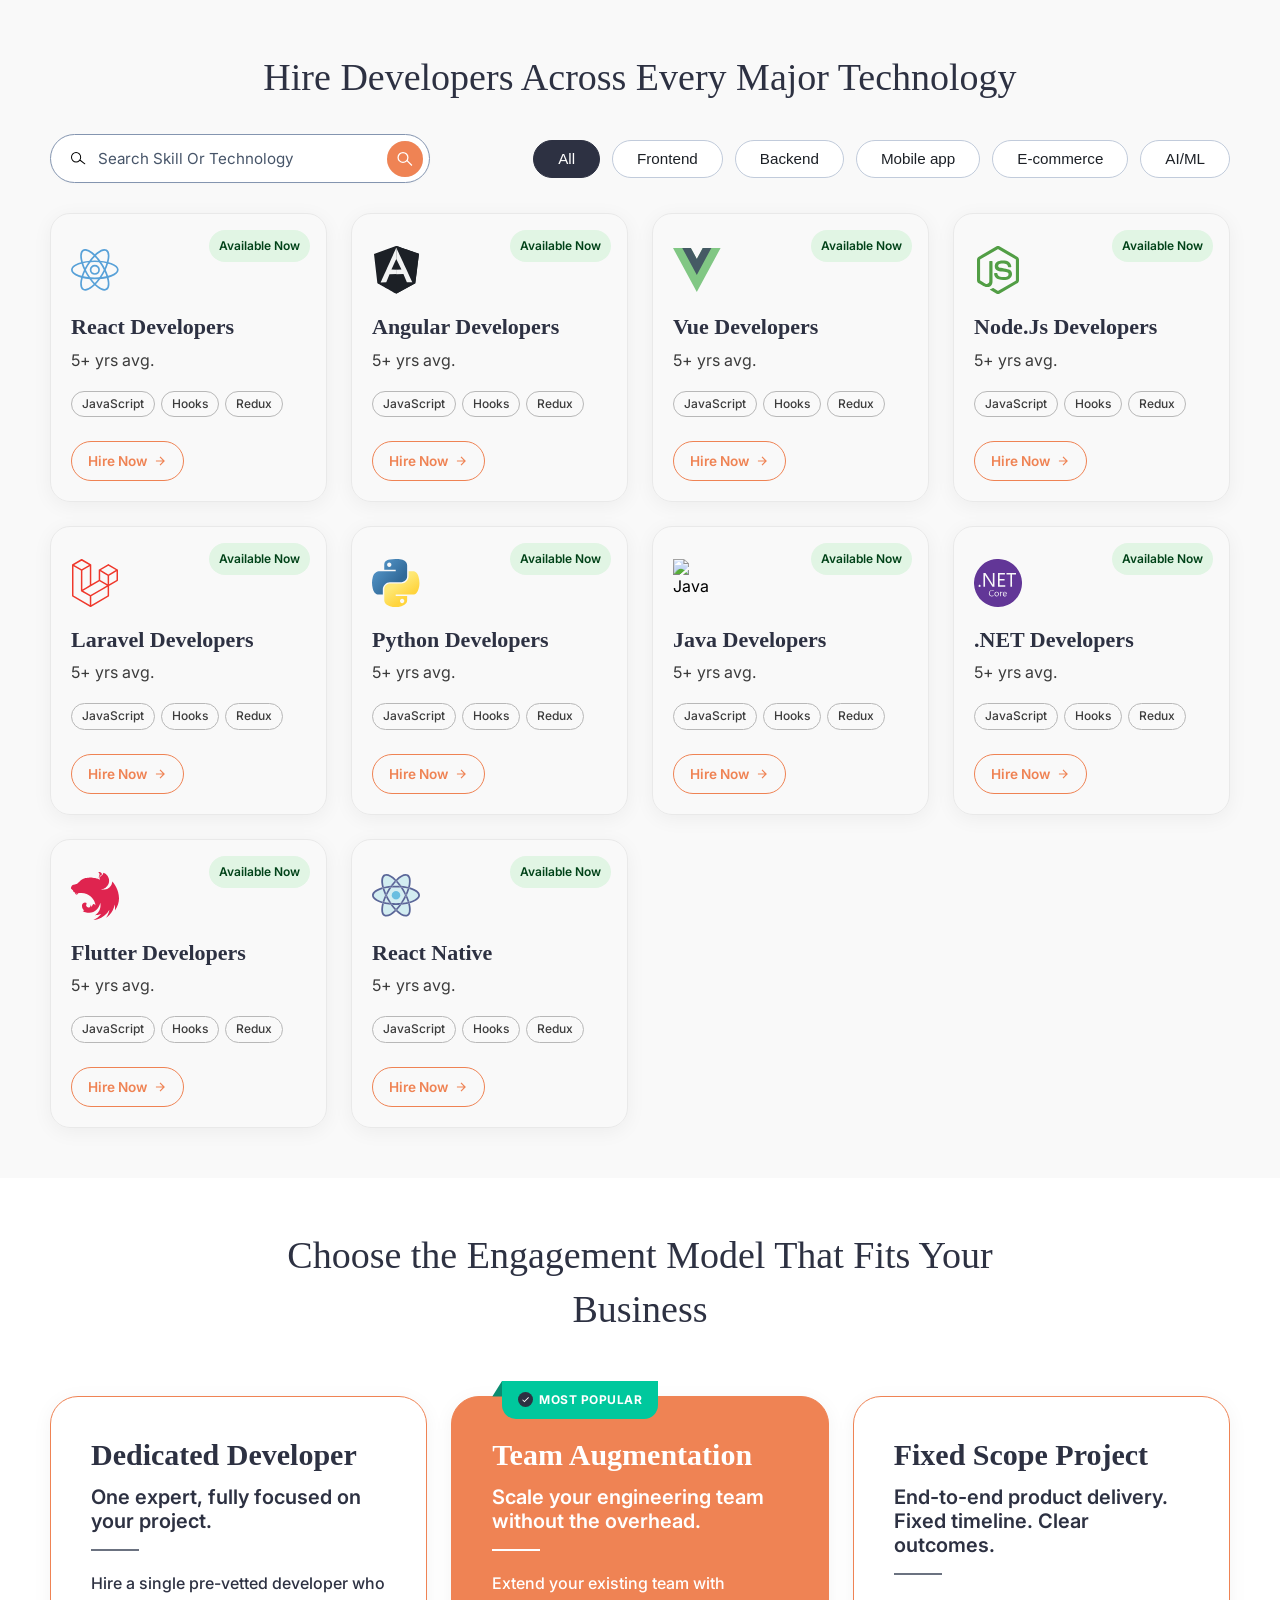
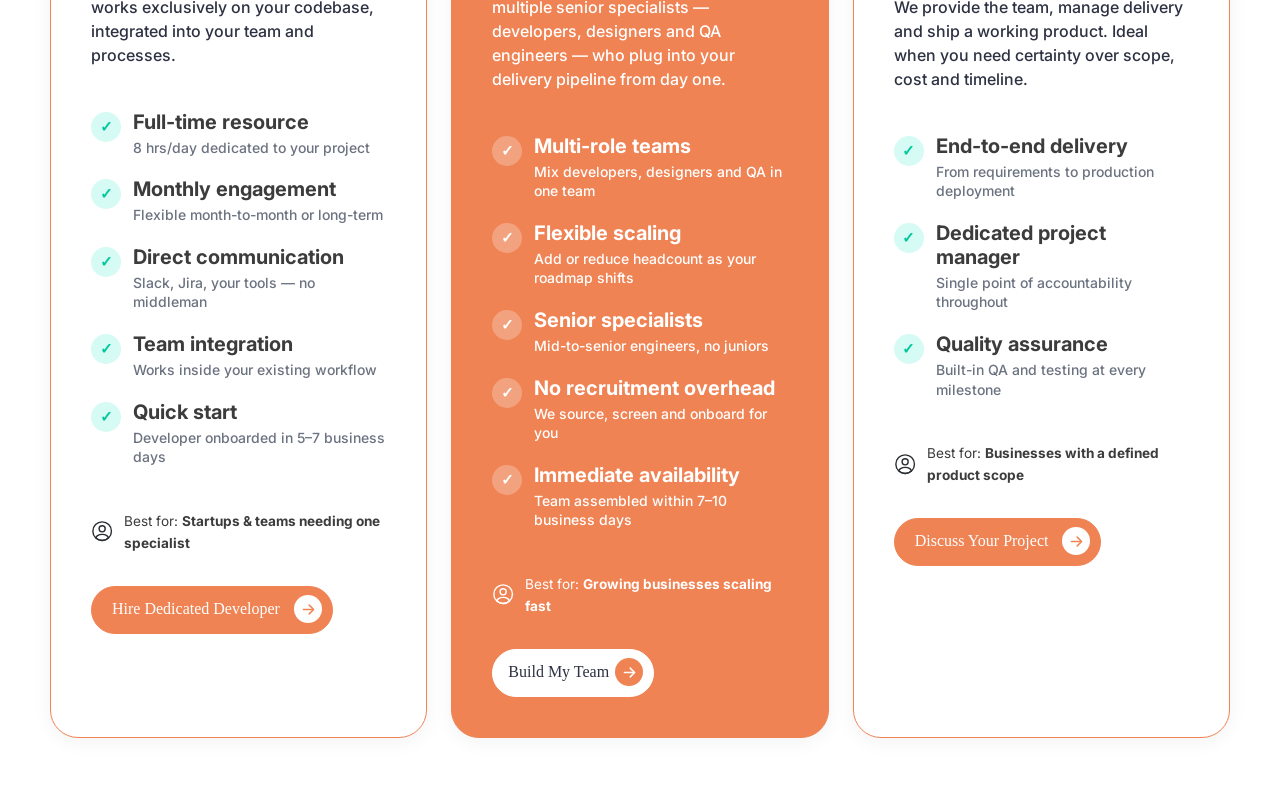
==== commit 85017247: "heading change" ====
--- a/technology.html
+++ b/technology.html
@@ -33,7 +33,7 @@
   <!-- Technology section start -->
   <section class="technology-section" data-aos="fade-up" data-aos-duration="2000">
     <div class="container">
-      <h2 class="center-title">Scale Faster Without Recruitment Delays</h2>
+      <h2 class="center-title">Hire Developers Across Every Major Technology</h2>
 
       <form>
         <div class="toolbar-container">
--- a/assets/css/custom.css
+++ b/assets/css/custom.css
@@ -60,6 +60,12 @@
     outline: none;
 }
 
+a:hover {
+    text-decoration: none !important;
+}
+a:focus {
+    outline: none;
+}
 :hover {
     transition: all 0.5s ease;
     -webkit-transition: all 0.5s ease;
@@ -105,6 +111,18 @@
     opacity: 1;
 }
 
+:-webkit-input-placeholder {
+    opacity: 1;
+}
+:-moz-placeholder {
+    opacity: 1;
+}
+::-moz-placeholder {
+    opacity: 1;
+}
+:-ms-input-placeholder {
+    opacity: 1;
+}
 *,
 body * {
     box-sizing: border-box;
@@ -297,6 +315,9 @@
     color: var(--primary-color);
 }
 
+.btn:hover span {
+    color: var(--primary-color);
+}
 .btn:hover:before {
     filter: none;
     transform: rotate(30deg);
@@ -306,6 +327,9 @@
     background-color: var(--primary-color);
 }
 
+.btn:hover:after {
+    background-color: var(--primary-color);
+}
 .btn-fill {
     display: inline-block;
     font-family: var(--title-font);
@@ -397,6 +421,9 @@
     color: var(--primary-color);
 }
 
+.btn-filln:hover span {
+    color: var(--primary-color);
+}
 .btn-fill:hover:before {
     filter: none;
     transform: rotate(30deg);
@@ -406,6 +433,9 @@
     background-color: var(--primary-color);
 }
 
+.btn-fill:hover:after {
+    background-color: var(--primary-color);
+}
 .btn-noarrow {
     display: inline-block;
     font-family: var(--title-font);
@@ -469,6 +499,9 @@
     color: var(--primary-color);
 }
 
+.btn-noarrow:hover span {
+    color: var(--primary-color);
+}
 .btn.btn-disable,
 .btn-fill.btn-disable,
 .btn-noarrow.btn-disable,
@@ -542,6 +575,9 @@
     transform: translateX(0);
 }
 
+.btn-common:hover:before {
+    transform: translateX(0);
+}
 .btn-common.btn-disable,
 .btn-disable {
     opacity: 0.5;
@@ -592,6 +628,9 @@
     color: var(--orange);
 }
 
+.link:hover {
+    color: var(--orange);
+}
 .list-style {
     margin: 0 auto 20px;
     padding: 0 0 0 15px;
@@ -750,6 +789,99 @@
     text-align: center;
 }
 
+.text-center {
+    text-align: center;
+}
+.text-left {
+    text-align: left;
+}
+.text-right {
+    text-align: right;
+}
+.w-100 {
+    width: 100%;
+}
+.w-75 {
+    width: 75%;
+}
+.w-50 {
+    width: 50%;
+}
+.w-25 {
+    width: 25%;
+}
+.block {
+    display: block;
+}
+.flex {
+    display: flex;
+}
+.inline-block {
+    display: inline-block;
+}
+.pad-top-100 {
+    padding-top: 100px;
+}
+.pad-bottom-100 {
+    padding-bottom: 100px;
+}
+.pad-top-50 {
+    padding-top: 50px;
+}
+.pad-bottom-50 {
+    padding-bottom: 50px;
+}
+.pad-top-70 {
+    padding-top: 70px;
+}
+.pad-bottom-70 {
+    padding-bottom: 70px;
+}
+.pad-top-30 {
+    padding-top: 30px;
+}
+.pad-bottom-30 {
+    padding-bottom: 30px;
+}
+.mar-top-100 {
+    margin-top: 100px;
+}
+.mar-bottom-100 {
+    margin-bottom: 100px;
+}
+.mar-top-70 {
+    margin-top: 70px;
+}
+.mar-bottom-70 {
+    margin-bottom: 70px;
+}
+.mar-top-50 {
+    margin-top: 50px;
+}
+.mar-bottom-50 {
+    margin-bottom: 50px;
+}
+.mar-top-30 {
+    margin-top: 30px;
+}
+.mar-bottom-30 {
+    margin-bottom: 30px;
+}
+.mar-top-0 {
+    margin-top: 0px;
+}
+.mar-bottom-0 {
+    margin-bottom: 0px;
+}
+.left-align {
+    text-align: left;
+}
+.righ-align {
+    text-align: right;
+}
+.center-align {
+    text-align: center;
+}
 .dropdown-btn {
     display: block;
     margin: 0 auto;
@@ -775,6 +907,9 @@
     list-style: none;
 }
 
+.dropdown-btn ul li {
+    list-style: none;
+}
 .dropdown-btn ul li a {
     display: block;
     padding: 10px;
@@ -813,6 +948,9 @@
     display: none;
 }
 
+.custom-select-wrapper select {
+    display: none;
+}
 .custom-select {
     position: relative;
     display: inline-block;
@@ -889,6 +1027,9 @@
     background: #f9f9f9;
 }
 
+.option-hover:before {
+    background: #f9f9f9;
+}
 .custom-option {
     position: relative;
     display: block;
@@ -1352,7 +1493,6 @@
     background-color: transparent;
     cursor: not-allowed;
 }
-
 .form-group-select {
     position: relative;
 }
@@ -1522,6 +1662,9 @@
     color: var(--orange);
 }
 
+.accordion .panel-title span {
+    color: var(--orange);
+}
 .accordion .panel-title .ui-accordion-header-icon {
     position: absolute;
     top: 24px;
@@ -1535,6 +1678,9 @@
     padding-bottom: 0;
 }
 
+.accordion .panel-title.ui-accordion-header-active {
+    padding-bottom: 0;
+}
 .accordion .panel-title.ui-accordion-header-active .ui-accordion-header-icon {
     background-image: url('../icons/minus-ornage.svg');
     top: 30px;
@@ -1603,6 +1749,12 @@
     background-color: var(--primary-color);
 }
 
+.header.hide {
+    transform: translateY(-100%);
+}
+.header.active-header {
+    background-color: var(--primary-color);
+}
 .header-wrapper {
     display: flex;
     width: 100%;
@@ -1631,6 +1783,9 @@
     display: none;
 }
 
+.logoSmall {
+    display: none;
+}
 .logo img,
 .logoSmall img {
     transition: all 0.5s ease;
@@ -1652,6 +1807,13 @@
     display: none;
 }
 
+.header.active-header .logoSmall img {
+    /* max-width: 60px; */
+    max-width: 150px;
+}
+.header.active-header .logo {
+    display: none;
+}
 .header.hide .logo img {
     opacity: 0;
     height: 60px;
@@ -1679,6 +1841,9 @@
     color: var(--orange);
 }
 
+.nav-menu ul li a:hover {
+    color: var(--orange);
+}
 .nav-menu ul li a.btn-fill {
     font-family: var(--title-font) !important;
     color: var(--primary-color) !important;
@@ -1706,6 +1871,9 @@
     background-color: var(--orange) !important;
 }
 
+.nav-menu ul li.mobile-btn{
+    display: none;
+}
 /* RIGHT SIDE */
 .header-right {
     display: flex;
@@ -1732,6 +1900,9 @@
     color: var(--orange);
 }
 
+.phone-header:hover {
+    color: var(--orange);
+}
 .whatsapp-header {
     width: 48px;
     height: 48px;
@@ -1808,8 +1979,8 @@
     cursor: pointer;
     margin: 0;
     padding: 5px;
-}
-
+    position: relative;
+}
 .mobile-toggle img {
     display: block;
     margin: 0;
@@ -1860,8 +2031,7 @@
     border: none;
     background-color: transparent;
 }
-
-.matrix-logo {
+.matrix-text {
     display: block;
     margin: 0;
     padding: 0;
@@ -1880,18 +2050,25 @@
     max-width: 100%;
 }
 
+.matrix-text h3 {
+    display: inline-block;
+    margin: 0;
+    padding: 0;
+   color:var(--white);
+}
 .demo-booking {
     display: flex;
     flex-direction: row;
     flex-wrap: wrap;
-    justify-content: center;
+    justify-content: flex-start;
     align-items: center;
     align-content: center;
     margin: 0;
     padding: 0;
     gap: 10px;
-}
-
+    padding: 0 0 0 80px;
+    gap: 15px;
+}
 .demo-booking .btn {
     background-color: transparent;
     border-color: var(--primary-color);
@@ -1901,6 +2078,9 @@
     color: var(--primary-color);
 }
 
+.demo-booking .btn span {
+    color: var(--primary-color);
+}
 .demo-booking .btn:hover {
     background-color: var(--orange);
     border-color: var(--orange);
@@ -1912,7 +2092,7 @@
     color: var(--primary-color);
     font-size: 22px;
     line-height: 28px;
-    font-weight: 600;
+    font-weight: 400;
     letter-spacing: 0.5px;
 }
 
@@ -1967,12 +2147,11 @@
     display: block;
     width: 100%;
     margin: 0 auto;
-    padding: 50px 0;
+    padding: 20px 0;
     background-color: transparent;
-    border-top: 1px solid #455A5F;
-    border-bottom: 1px solid #455A5F;
-}
-
+    border-top: 1px solid #797979;
+    border-bottom: 1px solid #797979;
+}
 .footer-middle-inner {
     display: flex;
     flex-direction: row;
@@ -1990,6 +2169,18 @@
     max-width: 100%;
 }
 
+.footer-wrapper-top{
+    display: block;
+    margin: 0 auto 30px;
+    padding: 0;
+    width: 100%;
+}
+.footer-wrapper-top a{
+    display:inline-block;
+    padding:0;
+    margin:0;
+    cursor: pointer;
+}
 /* FLEX WRAPPER */
 .footer-wrapper {
     display: flex;
@@ -2048,6 +2239,9 @@
     color: var(--orange);
 }
 
+.contact-box a:hover {
+    color: var(--orange);
+}
 .addre-col,
 .contact-box.addre-col {
     background-image: url('../icons/address-icon.svg');
@@ -2058,6 +2252,11 @@
     background-image: url('../icons/footer-email-icon.svg');
 }
 
+.email-col,
+.contact-box.email-col {
+    background-image: url('../icons/footer-email-icon.svg');
+    margin-bottom: 0px;
+}
 .footer-accordion-menu {
     display: block;
     margin: 0 auto;
@@ -2754,9 +2953,11 @@
     border-radius: 22px;
     padding: 50px;
     display: flex;
-    gap: 25px;
-    align-items: center;
+    gap: 20px;
+    align-items: flex-start;
     transition: 0.3s ease;
+    border: 1px solid var(--orange);
+    box-shadow: 0 10px 30px rgba(0, 0, 0, 0.08);
 }
 
 .solution-card:hover {
@@ -2765,8 +2966,8 @@
 }
 
 .solution-icon img {
-    width: 75px;
-    min-width: 75px;
+    width: 60px;
+    min-width: 60px;
 }
 
 .solution-content h2 {
@@ -2793,6 +2994,7 @@
     -webkit-line-clamp: 3;
     -webkit-box-orient: vertical;
     min-height: 78px;
+    margin-bottom: 0px;
 }
 
 .solution-card.vertical p {
@@ -3394,11 +3596,18 @@
 /* Measurable Outcomes start */
 .industry-section {
     /* padding: 50px 0; */
-    padding: 70px 0;
-    background: url(../images/bg.webp) 0 0 no-repeat;
+    padding: 70px 0 0 0;
+    /* background: url(../images/bg.webp) 0 0 no-repeat; */
     background-size: cover;
 }
 
+.industry-section .industry-section-inner{
+    padding: 30px 70px;
+    background-color:#F8F8F8;
+    border-radius: 25px;
+    -moz-border-radius: 25px;
+    -webkit-border-radius: 25px;
+}
 /* GRID */
 .industry-grid {
     display: flex;
@@ -4254,16 +4463,29 @@
 .faq-accordion {
     display: flex;
     flex-direction: column;
-    gap: 14px;
-    width: 100%;
+    gap: 0;
+    width: 100%;
+    border-radius: 12px;
+    -moz-border-radius: 12px;
+    -webkit-border-radius: 12px;
+    border: 1px solid #DEDBDB;
 }
 
 .faq-item {
     background: #ffffff;
-    border-radius: 12px;
-    box-shadow: 0 6px 18px rgba(16, 24, 40, 0.06);
+    border-radius: 0;
     overflow: hidden;
-    border: 1px solid #DEDBDB;
+     border-bottom: 1px solid #DEDBDB;
+}
+.faq-item:first-child {
+    border-top-left-radius: 12px;
+    border-top-right-radius: 12px;
+
+}
+.faq-item:last-child {
+    border-bottom-left-radius: 12px;
+    border-bottom-right-radius: 12px;
+    border-bottom: none;
 }
 
 .faq-question {
@@ -4271,7 +4493,7 @@
     display: flex;
     align-items: center;
     justify-content: space-between;
-    gap: 12px;
+    gap: 0;
     padding: 20px 30px;
     font-size: 22px;
     font-weight: 500;
@@ -4314,11 +4536,166 @@
 
 .faq-answer p {
     margin: 0px 0 25px;
-    color: var(--secondary-color, #6b7280);
+    color: var(--secondary-color);
     line-height: 1.6;
 }
 
 /* FAQ Accordion css ended */
+
+/* Clients Achieved Section css start */
+.clients-achieved{
+    background-image: url('../images/achieved-bg.svg');
+    background-repeat: no-repeat;
+    background-position: center center;
+    background-color: var(--white);
+    min-height: 400px;
+}
+.clients-achieved h2{
+    text-align: center;
+}
+/* Clients Achieved Section css End */
+
+/* Gray Box Start */
+.gray-box {
+    background-color:transparent;
+    border-radius:0;
+    padding:0;
+    margin:0 auto;
+    width:100%;
+    max-width:100%;
+}
+.gray-box-content{
+    background-color:#F2F2F2;
+    padding:0;
+    margin:0 auto;
+    width:100%;
+    max-width:100%;
+    border-radius:20px;
+    moz-border-radius:20px;
+    -webkit-border-radius:20px;
+    display:flex;
+    flex-direction:row;
+    flex-wrap:nowrap;
+    justify-content:space-between;
+    align-items:center;
+    align-content:center;
+}
+.illustration-wrap{
+    max-width:50%;
+    min-width:50%;
+    align-self:flex-end;
+    padding-left:10px;
+    padding-top:50px;
+}
+.gray-box-content-inner{
+    display:block;
+    margin:0;
+    padding:30px 50px 30px 50px;
+}
+.gray-box-content-inner h3{
+    font-weight:700;
+    font-size:34px;
+    line-height:40px;
+}
+.gray-box-content-inner .cta-row{
+    display:flex;
+    flex-direction:row;
+    flex-wrap:wrap;
+    justify-content:flex-start;
+    align-items:center;
+    align-content:center;
+    gap:10px 20px;
+    padding-top:15px;
+}
+/* Gray Box End */
+
+
+/* suffle card animation css start */
+.hero-section .home-banner .left {
+    width: 45%; padding-right: 8%;
+}
+.hero-section .home-banner .left h1{
+    font-size: 62px; line-height: 1.1; font-weight: 700;
+}
+.hero-section .home-banner .left h6{
+    font-size:22px; color: #2D3142; line-height: 1.4; margin-bottom: 15px;
+}
+.hero-section .home-banner .left p{
+    color: #2D3142;
+}
+.hero-section .home-banner .right{
+    flex: 1;
+}
+.banner-color-text{
+    color:var(--orange);
+}
+.slide_cardes_main_wrap{
+    max-width: 591px; width:100%; position: relative; display: flex; flex-direction: column; align-items: center; margin: -30px auto 0px;
+}
+.slide_cardes_main_wrap .slide_cardes_wrap{
+  width: 100%; position: relative; height: 516px; display: flex; flex-direction: column; align-items: flex-end; row-gap: 20px; justify-content: space-between; perspective: 1000px;
+}
+.slide_cardes_main_wrap .slide_cardes_wrap.mobile-view{
+  display: none;
+}
+.slide_cardes_main_wrap .slide_card{
+  width: 344px; /*height: 394px;*/ height:auto; display:flex; flex-direction: column; align-items: center; justify-content: center; text-align: center; margin: 0px; transition: all ease 0.6s; position: absolute; top: 0px; right: 0px; border-radius: 32px;  cursor: pointer; row-gap: 20px; overflow: hidden; flex-shrink: 0;z-index: 0; transform: scale(1);
+  transition: all 0.6s ease;
+}
+.slide_cardes_main_wrap .slide_card > img{
+    width: 100%;
+}
+.slide_cardes_main_wrap .slide_card.active{
+  position: absolute; top: 0px; right: 42%; flex-direction: row-reverse; justify-content: space-between; text-align: left; z-index: 21; transform: translateX(0px) scale(1);
+}
+.slide_cardes_main_wrap .slide_card.right-top {
+    transform: translateX(0px) translateY(25%) scale(1);
+}
+.slide_cardes_main_wrap .slide_card.right-bottom {
+    transform: translateX(-36%) translateY(15%) scale(1.1); 
+}
+.slide_cardes_wrap .slide_card:nth-child(1).right-top{ 
+    z-index: 1; transform: translateX(0px) translateY(24%) scale(1); 
+}
+.slide_cardes_wrap .slide_card:nth-child(1).right-bottom{ 
+    /* transform: translateX(-60px) translateY(10%) scale(1);  */
+    transform: translateX(-40%) translateY(10%) scale(1); 
+}
+.slide_cardes_main_wrap .slide_card:nth-child(2).right-top {
+    transform: translateX(0px) translateY(30%) scale(1);
+}
+.slide_cardes_wrap .slide_card:nth-child(3).right-bottom{ 
+    transform: translateX(-35%) translateY(8%) scale(1); 
+}
+/* .slide_cardes_wrap .slide_card:nth-child(1){ background: #9ef8f8; }
+.slide_cardes_wrap .slide_card:nth-child(2){ background: #78f09c; }
+.slide_cardes_wrap .slide_card:nth-child(3){ background: #dc9ef8; } */
+
+.slide_cardes_main_wrap .slide_cardes_nav_row{
+    width: 100%; display: flex; align-items: center; justify-content: center; position: relative; column-gap: 15px;
+}
+.slide_cardes_main_wrap .solutiondesk-slider-arrow-btn {
+  width: 32px; height: 32px; border: 2px solid rgba(26, 32, 36, 1) !important;  border-radius: 999px;  background: transparent;  display: none; align-items: center;  justify-content: center; cursor: pointer; padding: 0px;
+}
+.slide_cardes_main_wrap .solutiondesk-slider-arrow-btn svg {
+  width: 14px; height: 14px;
+}
+.slide_cardes_main_wrap .solutiondesk-slider-arrow-btn:focus, .solutiondesk-slider-arrow-btn:hover{
+  background: transparent !important;
+}
+.slide_cardes_main_wrap .solution_card_nav_dot_list{
+    width: auto; display: inline-flex; align-items: center; column-gap: 6px; list-style: none; list-style-type: none; margin: 0px; padding:0px;
+}
+.slide_cardes_main_wrap .solution_card_nav_dot_list li{
+    margin: 0px; padding:0px; display: inline-block; cursor: pointer;
+}
+.slide_cardes_main_wrap .solution_card_nav_dot_list span{
+    width:7px; height:7px; display: inline-block; border-radius: 20px; background:var(--secondary-color); transition: all ease 0.5s; pointer-events: none;
+}
+.slide_cardes_main_wrap .solution_card_nav_dot_list li.active span{
+    background: var(--orange); width:20px;
+}
+/* suffle card animation css ended */
 
 
 /* Technology section start */
@@ -4771,7 +5148,4 @@
    border-color: #fff;
 }
 
-
-
-
 /* Engagement Model end */
--- a/assets/css/custom-responsive.css
+++ b/assets/css/custom-responsive.css
@@ -2,61 +2,36 @@
 /* Very Large Desktop View Open */
 
 @media (max-width: 1800px) {
-
   /* banner start */
-  .home-banner .left h1 {
-    font-size: 50px;
-  }
-
+  .home-banner .left h1 { font-size: 50px;}
   /* banner end */
 }
-
 @media (max-width: 1680px) {
-
   /* banner start */
   .home-banner .left .banner-rating,
-  .home-banner .left p,
-  .banner-btn-content {
-    padding-bottom: 35px;
-  }
-
+  .home-banner .left p, .banner-btn-content { padding-bottom: 35px;}
   .hero-section {
     padding-top: 160px;
   }
-
   /* banner end */
   /* workflow start */
-  .workflow {
-    min-height: 600px;
-  }
-
-  .workflow .left {
-    padding: 30px;
-  }
-
+  .workflow { min-height: 600px;}
+  .workflow .left {padding: 30px;}
   /* .workflow .left h2 { font-size: 48px;} */
-  .workflow .list-content ul li {
-    font-size: 20px;
-  }
-
+  .workflow .list-content ul li { font-size: 20px;}
   /* workflow end */
-  .counter-number {
+  .counter-number{
     font-size: 45px;
   }
-
   .solution-content h2 {
     font-size: 25px;
   }
-
   .center-title {
     margin: 0 auto 30px;
   }
-
-  .industry-card.wide,
-  .industry-card.extra-wide {
+  .industry-card.wide, .industry-card.extra-wide{
     min-width: inherit;
   }
-
   .industry-card {
     min-width: inherit;
     height: auto;
@@ -64,50 +39,40 @@
     gap: 15px;
     padding: 10px 17px;
   }
-
   .industry-card span {
-    font-size: 20px;
-  }
-
+      font-size: 20px;
+  }
   .industry-card img {
-    width: 36px;
-    height: 36px;
-  }
-
-  .section-top {
+      width: 36px;
+      height: 36px;
+  }
+  .section-top{
     margin-bottom: 40px;
   }
-
-  .section-top .btn span {
+  .section-top .btn span{
     font-size: 15px;
   }
-
   .case-content h3 {
-    font-size: 40px;
-    margin-bottom: 20px;
-  }
-
+      font-size: 40px;
+      margin-bottom: 20px;
+  }
   .desc {
-    font-size: 20px;
-    margin-bottom: 50px;
-  }
-
+      font-size: 20px;
+      margin-bottom: 50px;
+  }
   .stats {
-    gap: 15px;
-    margin-bottom: 30px;
-  }
-
+      gap: 15px;
+      margin-bottom: 30px;
+  }
   .stat-item p {
-    line-height: normal;
-    font-size: 16px;
-  }
-
+      line-height: normal;
+      font-size: 16px;
+  }
   .stat-item h4 {
-    font-size: 30px;
-    padding-right: 15px;
-  }
-
-  .case-content {
+      font-size: 30px;
+      padding-right: 15px;
+  }
+  .case-content{
     padding: 40px;
   }
 
@@ -115,1339 +80,1126 @@
   .services-section.home-page .right-side {
     min-height: 670px;
   }
-
   .services-section.home-page .right-side .tab-content ul li {
-    height: 115px;
-    border-radius: 12px;
-  }
-
+    height: 115px; border-radius: 12px;
+  }
   .services-section.home-page .tech-slider li img {
-    max-height: 37px;
-    max-width: 50px;
-  }
-
+    max-height: 37px; max-width: 50px;
+  }
   .services-section.home-page .tab-item {
     padding: 12px 0;
   }
-
   .services-section.home-page .tech-slider li h4 {
     font-size: 10px;
   }
-
   /* home service section modification css ended */
 
   /* home outcome delivered section css start */
   .case-item {
     min-height: 540px;
   }
-
   /* home outcome delivered section css ended */
-  .solution-card {
-    padding: 35px;
-  }
-}
-
-@media (min-width:1651px) {
-
-  body .container-fluid,
-  .container-fluid {
-    max-width: 100%;
-    padding: 0 45px;
-  }
-
-  body .container,
-  .container {
-    max-width: 1920px;
-    padding: 0 100px;
-  }
-}
-
+  .solution-card{
+    padding:30px;
+  }
+
+
+  /* common button css start */
+  .btn span {
+    font-size: 14px;
+  }
+  /* common button css ended */
+
+
+  /* home banner new css start */
+  .hero-section .home-banner .left h1{
+    font-size: 49px;
+  }
+  .hero-section .home-banner .left h6 {
+    font-size: 18px;
+  }
+  .home-banner .left p {
+    font-size: 13px; line-height: 20px;
+  }
+  .slide_cardes_main_wrap{
+      transform: scale(0.9); transform-origin: center 0;
+  }   
+  .slide_cardes_main_wrap .slide_cardes_wrap {
+      margin-left: 0%;
+  }
+  /* home banner new css ended */
+
+
+
+}
+@media (min-width:1651px){
+  body .container-fluid, .container-fluid{
+    max-width:100%;
+    padding:0 45px;
+  }
+  body .container, .container{
+    max-width:1920px;
+    padding:0 100px;
+  }
+}
 /* Very Large Desktop View Close */
 
 /* Large Desktop View Open */
 @media screen and (min-width:1440px) and (max-width:1650px) {
-
-  body .container-fluid,
-  .container-fluid {
-    max-width: 100%;
-    padding: 0 50px;
-  }
-
-  body .container,
-  .container {
-    max-width: 1440px;
-    padding: 0 50px;
-  }
-
-  .demo-booking p {
-    font-size: 16px;
-  }
-
-  .certificate-icons ul li {
-    padding: 0 2px;
-  }
-
-  .social-icons ul li a img {
-    max-width: 40px;
-  }
-}
-
+  body .container-fluid, .container-fluid{
+    max-width:100%;
+    padding:0 50px;
+  }
+  body .container, .container{
+    max-width:1440px;
+    padding:0 50px;
+  }
+  .demo-booking p{
+    font-size:16px;
+  }
+  .certificate-icons ul li{
+    padding:0 2px;
+  }
+  .social-icons ul li a img{
+    max-width:40px;
+  }
+}
 @media (max-width:1440px) {
-  h1 {
-    font-size: 66px;
-    line-height: 78px;
-  }
-
-  h2 {
-    font-size: 44px;
-    line-height: 60px;
-  }
-
-  h3 {
-    font-size: 38px;
-    line-height: 44px;
-  }
-
+  h1{
+      font-size:66px;
+      line-height:78px;
+  }
+  h2{
+      font-size:44px;
+      line-height:60px;
+  }
+  h3{
+      font-size:38px;
+      line-height:44px;
+  }
   /* banner start */
-  .home-banner .left h1 {
-    font-size: 40px;
-  }
-
-  .home-banner .left p {
-    padding-bottom: 30px;
-  }
-
-  .banner-btn-content {
-    gap: 15px;
-    flex-wrap: wrap;
-  }
-
-  .home-banner .left .banner-rating {
-    gap: 25px;
-    padding-bottom: 30px;
-  }
-
+  .home-banner .left h1 { font-size: 40px;}
+  .home-banner .left p { padding-bottom: 30px;}
+  .banner-btn-content { gap: 15px; flex-wrap: wrap;}
+  .home-banner .left .banner-rating { gap: 25px; padding-bottom: 30px;}
   /* banner end */
   /* Solutions Designed Start */
   .tab-content img {
     height: 420px;
   }
-
   .solution-card {
     padding: 30px;
   }
-
   .services-section .right-side {
-    min-height: 660px;
-  }
-
+    min-height:660px;
+  }
   /* Solutions Designed End */
   /* home growth section css start */
   .growth-timeline-item .timeline-item-title {
-    font-size: 20px;
-  }
-
+      font-size: 20px;
+  }
   .growth-timeline-item .timeline-item-desc {
-    font-size: 14px;
-  }
-
+      font-size: 14px;
+  }
   /* home growth section css ended */
 
-  .filter-wrapper {
-    max-width: 100%;
-  }
-
-}
-
+  .filter-wrapper{
+    max-width:100%;
+  }
+
+}
 /* Large Desktop View Close */
 
+@media (max-width:1366px) {
+
+  /* button common css start */
+  .btn {
+    font-size: 16px; padding: 6px 44px 6px 15px;
+  }
+  /* button common css ended */
+
+  /* home banner new css start */
+  .hero-section .home-banner .left {
+    width: 45%; padding-right: 5%;
+  }
+  .hero-section .home-banner .left h1 {
+    font-size: 46px;
+  }
+  .hero-section .home-banner .left h6 {
+    font-size: 16px;
+  }
+  .slide_cardes_main_wrap{
+      transform: scale(0.85); transform-origin: center 0;
+  }   
+  .slide_cardes_main_wrap .slide_cardes_wrap {
+      margin-left: 0%;
+  }
+  .slide_cardes_main_wrap{
+    max-width: 591px; width:100%; position: relative; display: flex; flex-direction: column; align-items: center; margin: 0px auto 0px;
+  }
+  /* home banner new css ended */
+
+}
+
 /* Small Desktop View Open */
+
 @media (max-width:1280px) {
-  h1 {
-    font-size: 60px;
-    line-height: 70px;
-  }
-
-  h2 {
-    font-size: 38px;
-    line-height: 54px;
-  }
-
-  h3 {
-    font-size: 36px;
-    line-height: 40px;
-  }
-
-  .solution-content h2 {
-    font-size: 22px;
-  }
-
+  h1{
+      font-size:60px;
+      line-height:70px;
+  }
+  h2{
+      font-size:38px;
+      line-height:54px;
+  }
+  h3{
+      font-size:36px;
+      line-height:40px;
+  }
+  .solution-content h2{
+    font-size:22px;
+  }
   /* banner start */
-  .home-banner .left h1 {
-    padding-bottom: 15px;
-  }
-
-  .home-banner .left p,
-  .banner-btn-content {
-    padding-bottom: 25px;
-  }
-
-  .home-banner .left .banner-rating {
-    gap: 15px;
-    padding-bottom: 25px;
-  }
-
-  .logo-scroller .logo-box {
-    height: 50px;
-  }
-
-  .logo-scroller .logo-box img {
-    max-height: 25px;
-  }
-
-  .home-banner .left .banner-rating img {
-    max-height: 40px;
-  }
-
-  .logo-scroller-wrapper h2 {
-    padding-bottom: 15px;
-  }
-
-  .home-banner .left {
-    padding-right: 50px;
-  }
-
-  .center-core,
-  .wave {
-    width: 100px;
-    height: 100px;
-  }
-
+  .home-banner .left h1 {padding-bottom: 15px;}
+  .home-banner .left p, .banner-btn-content { padding-bottom: 25px;}
+  .home-banner .left .banner-rating { gap: 15px; padding-bottom: 25px; }
+  .logo-scroller .logo-box { height: 50px;}
+  .logo-scroller .logo-box img { max-height: 25px;}
+  .home-banner .left .banner-rating img { max-height: 40px;}
+  .logo-scroller-wrapper h2 { padding-bottom: 15px;}
+  .home-banner .left { padding-right: 50px;}
+  .center-core, .wave {width: 100px;  height: 100px; }
   /* banner end */
   /* form start */
-  .form-content {
-    max-width: 100%;
-    margin: 0;
-  }
-
-  .form-content .right {
-    padding: 25px;
-  }
-
-  .form-content h2 {
-    font-size: 35px;
-    line-height: 1.2;
-  }
-
+  .form-content { max-width: 100%; margin: 0;}
+  .form-content .right { padding: 25px;}
+  .form-content h2 { font-size: 35px; line-height: 1.2;}
   /* form end */
   /* Counter section start  */
   .counter-wrapper {
     grid-template-columns: repeat(2, 1fr);
   }
-
   /* Counter section end  */
   /* Solutions Designed Start */
   .left-side {
     width: 42%;
   }
-
   .right-side {
     width: 58%;
   }
-
   .tab-content img {
     height: 380px;
   }
-
   .tab-content ul li {
     height: 110px;
   }
-
   .tab-item h3 {
     /* font-size: 35px; */
     font-size: 32px;
     font-weight: 700;
   }
-
   /* Solutions Designed End */
   /* Case study start */
   .desc {
     font-size: 28px;
   }
-
   .case-content {
     padding: 40px;
   }
-
+  .case-study-slider .case-content .btn-group{
+    margin-top:30px;
+  }
   /* Case study end */
   /* Measurable Outcomes start */
-  .industry-card {
-    min-width: 260px;
-  }
-
-  .industry-card.wide,
-  .industry-card.extra-wide {
-    min-width: 320px;
-  }
-
+  .industry-section .industry-section-inner{
+    padding: 30px;
+  }
   .industry-card span {
     font-size: 20px;
   }
-
   .case-item {
     height: auto;
   }
-
   .stat-item p {
     padding-left: 13px;
   }
-
   .case-content {
     width: 46%;
   }
-
   /* Measurable Outcomes end */
   /* Built for Every start */
   .solution-wrapper {
     grid-template-columns: 1fr;
   }
-
-  .solution-content h2,
-  .solution-content p,
-  .text-2line .solution-content h2 {
+  .solution-content h2, .solution-content p, .text-2line .solution-content h2{
     min-height: auto;
   }
-
   /* Built for Every end */
 
   /* home service section modification css start */
   .services-section.home-page .right-side {
     min-height: 625px;
   }
-
   /* home service section modification css ended */
 }
-
 @media screen and (min-width:1280px) and (max-width:1439px) {
-
-  body .container-fluid,
-  .container-fluid {
-    max-width: 100%;
-    padding: 0 50px;
-  }
-
-  body .container,
-  .container {
-    max-width: 1280px;
-    padding: 0 50px;
-  }
-
-  .demo-booking p {
-    font-size: 16px;
-  }
-
-  .certificate-icons ul li {
-    padding: 0 2px;
-  }
-
-  .certificate-icons ul {
-    flex-wrap: nowrap;
-  }
-
-  .demo-booking {
-    gap: 4px;
-  }
-
-  .social-icons ul li a img {
-    max-width: 30px;
-  }
-
-  .footer-col {
-    min-width: 13%;
-  }
-
+  body .container-fluid, .container-fluid{
+    max-width:100%;
+    padding:0 50px;
+  }
+  body .container, .container{
+    max-width:1280px;
+    padding:0 50px;
+  }
+  .demo-booking p{
+    font-size:16px;
+  }
+  .certificate-icons ul li{
+    padding:0 2px;
+  }
+  .certificate-icons ul{
+    flex-wrap:nowrap;
+  }
+  .demo-booking{
+    gap:4px;
+  }
+  .social-icons ul li a img{
+    max-width:30px;
+  }
+  .footer-col{
+    min-width:13%;
+  }
   /* .solution-card{
     padding:25px 10px;
   } */
-  .nav-menu ul li a {
-    font-size: 14px;
-  }
-
-  .nav-menu ul {
-    gap: 10px;
-  }
-
-  .header-right {
-    gap: 10px;
-  }
-
-  .logo {
-    max-width: 230px;
-  }
-
-  .hero-section {
-    padding-top: 160px;
-  }
-
-  .career-case-area .profile-content .btn-group .btn-fill,
-  .career-case-area .profile-content .btn-group .btn,
-  .career-case-area .profile-content .btn-group .btn-fill span,
-  .career-case-area .profile-content .btn-group .btn span {
-    font-size: 14px;
-  }
-}
-
-@media (max-width:1199px) {
-
+  .nav-menu ul li a{
+    font-size:14px;
+  }
+  .nav-menu ul{
+    gap:10px;
+  }
+  .header-right{
+    gap:10px;
+  }
+  .logo{
+    max-width:230px;
+  }
+  .hero-section { padding-top: 160px;}
+  .career-case-area .profile-content .btn-group .btn-fill, .career-case-area .profile-content .btn-group .btn,
+  .career-case-area .profile-content .btn-group .btn-fill span, .career-case-area .profile-content .btn-group .btn span{
+    font-size:14px;
+  }
+  .case-study-slider .case-item .tag{
+    right: -30px;
+    top: -30px;
+  }
+}
+@media (max-width:1199px){
   /* home growth section css start */
   .growth-timeline-item .timeline-item-title {
-    font-size: 18px;
-  }
-
+      font-size: 18px;
+  }    
   .growth-timeline-item .timeline-item-desc {
-    font-size: 16px;
-  }
-
+      font-size: 16px;
+  }
   /* home growth section css ended */
 }
-
-@media (max-width:1025px) {
-
+@media (max-width:1100px){
+
+  /* common button css start */
+  .btn, .btn-fill{
+    min-height: 46px;
+  }
+  /* common button css ended */
+
+  /* header menu css start */
+  html.noscroll{
+    overflow: hidden;
+  }
+  .header-wrapper .logo,
+  .header-wrapper .logoSmall{
+    z-index: 1;
+  }
+  .mobile-toggle{
+    display:block; z-index:1; position: relative;
+  }
+  .mobile-toggle img{
+    transition: all ease 0.4s;
+  }
+  .mobile-toggle:after,
+  .mobile-toggle:before{
+    content: ''; position: absolute; top: 52%; left: 50%; transform: translate(-50%, -50%); width: 28px; height: 2px; background: #767676; opacity: 0; transition: all ease 0.4s;
+  }
+  .mobile-toggle.active:after{
+    transform: translate(-50%, -50%) rotate(45deg); opacity: 1;
+  }
+  .mobile-toggle.active:before{
+    transform: translate(-50%, -50%) rotate(-45deg); opacity: 1;
+  }
+  .mobile-toggle.active img{
+    opacity: 0;
+  }
+  .nav-menu{
+    display: block; position: fixed; background: #fff; top: 0px; left: -110%; height: 100%; width:300px; transition: all ease 0.8s;
+  }
+  .nav-menu.active{
+    width:100%; left:0%; display: flex; justify-content: center;
+  }
+  .header-right{
+    display:none;
+  }
+  .nav-menu ul{
+    width:100%; max-width:320px; flex-direction: column; margin:0px; padding: 80px 0px 30px; gap:10px;
+  }
+  .nav-menu ul li.mobile-btn{
+    display: inline-flex;
+  }
+  .nav-menu ul li.mobile-btn:nth-last-of-type(2){
+    margin-top:auto;
+  }
+  /* header menu css ended */
+
+  /* home banner section css start */
+  .home-banner {
+    align-items: flex-start;
+  }
+  .hero-section .home-banner .left h1 {
+    font-size: 38px;
+  }
+  .hero-section .home-banner .left h6 {
+    font-size: 14px;
+  }
+  .slide_cardes_main_wrap {
+    transform: scale(0.8); transform-origin: center 0;
+  }
+  /* home banner section css ended */
+
+}
+@media (max-width:1025px){
   /* home growth section css start */
   .growth-timeline-item .timeline-item-desc {
-    font-size: 12px;
-    max-width: 83%;
-    width: 100%;
-  }
-
+      font-size: 12px;
+      max-width: 83%;
+      width: 100%;
+  }
   /* home growth section css ended */
 
 }
-
 /* Small Desktop View Close */
 
 /* Small Desktop and Tab View Open */
 @media screen and (min-width:992px) and (max-width:1279px) {
-
-  body .container-fluid,
-  .container-fluid {
-    max-width: 100%;
-    padding: 0 50px;
-  }
-
-  body .container,
-  .container {
-    max-width: 100%;
-    padding: 0 50px;
-  }
-
-  .demo-booking p {
-    font-size: 15px;
-  }
-
-  .certificate-icons ul li {
-    padding: 0 2px;
-  }
-
-  .certificate-icons ul {
+  body .container-fluid, .container-fluid{
+    max-width:100%;
+    padding:0 50px;
+  }
+  body .container, .container{
+    max-width:100%;
+    padding:0 50px;
+  }
+  .demo-booking p{
+    font-size:15px;
+  }
+  .certificate-icons ul li{
+    padding:0 2px;
+  }
+  .certificate-icons ul{
+    flex-wrap:nowrap;
+  }
+  .demo-booking{
+    gap:15px;
+    padding-left:50px;
+  }
+  .matrix-text{
+    min-width: 325px;
+  }
+  .social-icons ul li a img{
+    max-width:30px;
+  }
+  .social-icons ul li{
+    padding:0 3px;
+  }
+  .copy-right{
+    max-width:290px;
+  }
+  .newsletter-heading{
+    font-size:34px;
+  }
+  .footer-wrapper{
     flex-wrap: nowrap;
   }
-
-  .demo-booking {
-    gap: 4px;
-  }
-
-  .social-icons ul li a img {
-    max-width: 30px;
-  }
-
-  .social-icons ul li {
-    padding: 0 3px;
-  }
-
-  .copy-right {
-    max-width: 290px;
-  }
-
-  .newsletter-heading {
-    font-size: 34px;
-  }
-
-  .footer-wrapper {
-    flex-wrap: wrap;
-  }
-
-  .footer-col {
-    min-width: 30%;
-  }
-
-  .nav-menu ul li a {
-    font-size: 14px;
-  }
-
-  .nav-menu ul {
-    gap: 5px;
-  }
-
-  .header-right {
-    gap: 5px;
-  }
-
-  .logo {
-    max-width: 150px;
-  }
-
-  .phone-header {
-    font-size: 12px;
-  }
-
-  .header-right .btn-fill {
-    padding-right: 40px;
-    padding-left: 12px;
-  }
-
-  .header-right .btn-fill span {
+  .footer-col{
+    min-width:20%;
+  }
+  .nav-menu ul li a{
+    font-size:14px;
+  }
+  .nav-menu ul{
+    gap:5px;
+  }
+  .header-right{
+    gap:5px;
+  }
+  .logo{
+    max-width:150px;
+  }
+  .phone-header{
+    font-size:12px;
+  }
+  .header-right .btn-fill{
+    padding-right:40px;
+    padding-left:12px;
+  }
+  .header-right .btn-fill span{
     font-size: 13px;
   }
-
   /* .whatsapp-header{
     width:30px;
     height:30px;
   } */
-  .hero-section {
+  .hero-section { 
     padding-top: 110px;
   }
-
   /* home service section modification css start */
   .services-section.home-page .tab-item h3 {
     font-size: 25px;
   }
-
   .services-section.home-page .tab-item p {
     font-size: 1.2rem;
   }
-
   /* home service section modification css ended */
-}
-
+  .case-study-slider .case-item .tag{
+    right: -30px;
+    top: -30px;
+  }
+  /* home new banner css start */
+    .hero-section .home-banner .left {
+      width: 48%; padding-right: 5%;
+    }
+  /* home new banner css ended */
+}
 /* Small Desktop and Tab View Close */
 
 /* Only For Tab View Open */
 @media screen and (min-width:768px) and (max-width:991px) {
-  body .container {
-    max-width: 100%;
-    padding: 0 20px;
-  }
-
-  .profile-content h3 {
+  body .container{
+    max-width:100%;
+    padding:0 20px;
+  }
+  .profile-content h3{
     font-size: 24px;
-    line-height: 28px;
-    min-height: 56px;
-  }
-
+    line-height:28px;
+    min-height:56px;
+  }
   .newsletter-form {
     position: relative;
     max-width: 50%;
-    margin: 0px;
-  }
-
-  .demo-booking .btn:after {
-    top: 3px;
-  }
-
-  .demo-booking .btn:before {
-    top: 11px;
-  }
-
-  .demo-booking span {
-    position: relative;
-    top: -1px;
-  }
-}
-
+    margin:0px;
+  }
+  .demo-booking .btn:after{
+    top:3px;
+  }
+  .demo-booking .btn:before{
+    top:11px;
+  }
+  .demo-booking span{
+    position:relative;
+    top:-1px;
+  }
+}
 /* Only For Tab View Close */
 
 /* Only For Desktop View Open */
 @media (min-width:992px) {
-  .address-mail .social-icons {
-    display: none;
-  }
-
-  .footer-accordion-menu-list {
-    display: block !important;
-  }
-
+  .address-mail .social-icons{
+    display:none;
+  }
+  .footer-accordion-menu-list{
+    display:block !important;
+  }
   /* Solutions Designed Start */
   .accordion-content img,
   .accordion-content ul,
   .accordion-content .btn-fill {
     display: none;
   }
-
   .reademore {
     display: none;
   }
-
   /* Solutions Designed End */
 }
-
 @media (min-width:768px) {
-  .srvc-sctn-btn-mobile {
+  .srvc-sctn-btn-mobile{
     display: none;
   }
 }
-
 /* Only For Desktop View Close */
 
 /* Tab and Mobile  View Open */
 @media (max-width:991px) {
-  body {
-    overflow-y: hidden !important;
-  }
-
-  body .container-fluid,
-  .container-fluid {
-    max-width: 100%;
-    padding: 0 20px;
-  }
-
-  body .container,
-  .container {
-    max-width: 100%;
-    padding: 0 20px;
-  }
-
-  .btn,
-  .btn-fill,
-  .btn-noarrow,
-  .btn-common {
-    min-height: 36px;
-    padding-top: 4px;
-    padding-bottom: 4px;
-  }
-
-  .btn span,
-  .btn-fill span,
-  .btn-noarrow span,
-  .btn-common span {
-    font-size: 14px;
-    padding-top: 2px;
-  }
-
-  .btn-common span {
+  body{
+    overflow-y:hidden !important;
+  }
+  body .container-fluid, .container-fluid{
+    max-width:100%;
+    padding:0 20px;
+  }
+  body .container, .container{
+    max-width:100%;
+    padding:0 20px;
+  }
+  .btn, .btn-fill, .btn-noarrow, .btn-common{
+    min-height:36px;
+    padding-top:4px;
+    padding-bottom:4px;
+  }
+  .btn span, .btn-fill span, .btn-noarrow span, .btn-common span{
+    font-size:14px;
+    padding-top:0px;
+    padding-bottom:2px;
+  }
+  .btn-common span{
     padding-top: 3px;
   }
-
-  .btn::after,
-  .btn-fill::after {
-    top: 4px;
-  }
-
-  .btn::before,
-  .btn-fill::before {
-    top: 12px;
-  }
-
-  .hero-section {
+  .btn::after, .btn-fill::after{
+    top:4px;
+  }
+  .btn::before, .btn-fill::before{
+    top:12px;
+  }
+  .hero-section { 
     padding-top: 100px;
   }
-
-  .logo {
-    max-width: 200px;
-  }
-
-  .nav-menu {
-    display: block;
-  }
-
-  .header-right {
-    display: none;
-  }
-
-  .mobile-toggle {
-    display: block;
-  }
-
-  .footer-bottom-inner {
+  .logo{
+    max-width:200px;
+  }
+  .nav-menu{
+      display:block;
+  }
+  .footer-bottom-inner{
     flex-direction: column;
   }
-
-  .footer-bottom-inner .social-icons {
-    display: none;
-  }
-
-  .footer-bottom-inner .copy-right {
-    display: block;
-    width: 100%;
-    margin: 0 auto 20px;
+  .footer-bottom-inner .social-icons{
+    display:none;
+  }
+  .footer-bottom-inner .copy-right{
+    display:block;
+    width:100%;
+    margin:0 auto 20px;
     text-align: left;
   }
-
-  .footer-bottom-inner .policy-link {
-    display: block;
-    width: 100%;
-    margin: 0 auto 0;
+  .footer-bottom-inner .policy-link{
+    display:block;
+    width:100%;
+    margin:0 auto 0;
     text-align: left;
   }
-
-  .footer-bottom-inner .policy-link ul {
+  .footer-bottom-inner .policy-link ul{
+    justify-content:flex-start;
+  }
+  .footer-bottom-inner .policy-link ul li{
+    padding:0 10px 0 0;
+  }
+  .footer-top{
+    padding-top:30px;
+    padding-bottom:30px;
+  }
+  .footer-top-inner{
+    flex-direction: column;
+  }
+  .footer-top-inner .matrix-logo{
+    display:none;
+  }
+  .footer-top-inner .certificate-icons{
+    order:0;
+    margin-bottom:25px;
+  }
+  .footer-top-inner .demo-booking{
+    order:1;
+    padding-left:0;
+    padding-top:15px;
+  }
+  .demo-booking p{
+    font-size:20px;
+  }
+  .demo-booking{
+    width:100%;
+  }
+  .certificate-icons ul{
+    flex-wrap:nowrap;
+    justify-content: center;
+  }
+  .footer-middle{
+    border-top:none;
+    padding-top:10px;
+    padding-bottom:30px;
+  }
+  .address-mail, .address-mail .social-icons{
+    width:100%;
+  }
+  .address-mail .social-icons ul li a img{
+    max-width:30px;
+  }
+  .address-mail .social-icons ul{
     justify-content: flex-start;
   }
-
-  .footer-bottom-inner .policy-link ul li {
-    padding: 0 10px 0 0;
-  }
-
-  .footer-top {
-    padding-top: 30px;
-    padding-bottom: 30px;
-  }
-
-  .footer-top-inner {
-    flex-direction: column;
-  }
-
-  .footer-top-inner .matrix-logo {
-    display: none;
-  }
-
-  .footer-top-inner .certificate-icons {
-    order: 0;
-    margin-bottom: 25px;
-  }
-
-  .footer-top-inner .demo-booking {
-    order: 1;
-  }
-
-  .demo-booking p {
-    font-size: 20px;
-  }
-
-  .demo-booking {
-    width: 100%;
-  }
-
-  .certificate-icons ul {
-    flex-wrap: nowrap;
-    justify-content: center;
-  }
-
-  .footer-middle {
-    border-top: none;
-    padding-top: 10px;
-    padding-bottom: 30px;
-  }
-
-  .address-mail,
-  .address-mail .social-icons {
-    width: 100%;
-  }
-
-  .address-mail .social-icons ul li a img {
-    max-width: 30px;
-  }
-
-  .address-mail .social-icons ul {
-    justify-content: center;
-  }
-
-  .footer-wrapper {
-    flex-direction: column;
-    gap: 0;
-  }
-
+  .footer-wrapper{
+    flex-direction:column;
+    gap:0;
+  }
   .footer-col,
-  .newsletter-col {
-    width: 100%;
-    min-width: 100%;
-  }
-
-  .newsletter-col {
-    order: 1;
-    padding: 10px 0 40px;
-  }
-
-  .email-col {
-    order: 2;
-  }
-
-  .address-col {
-    order: 3;
-  }
-
-  .newsletter-heading {
-    font-size: 28px;
-    margin-bottom: 16px;
-  }
-
-  .newsletter-text {
-    font-size: 13px;
-    line-height: 18px;
-    margin-bottom: 22px;
-  }
-
-  .newsletter-form input,
-  form.newsletter-form input[type="email"] {
-    min-height: 45px;
-    height: 45px;
-    padding-right: 110px;
-    font-size: 14px;
-  }
-
-  .newsletter-form button {
-    height: 34px;
-    padding: 0 18px;
-    font-size: 12px;
-  }
-
-  .contact-box {
-    margin-bottom: 32px;
-  }
-
-  .footer-accordion-menu-list {
-    display: none;
-  }
-
-  .footer-accordion-menu.active .footer-accordion-menu-list {
-    display: block;
-  }
-
-  .footer-accordion-menu {
+  .newsletter-col{
+    width:100%;
+    min-width:100%;
+  }
+  .newsletter-col{
+    order:1;
+    padding:10px 0 40px;
+  }
+  .email-col{
+    order:2;
+  }
+  .address-col{
+    order:3;
+  }
+  .newsletter-heading{
+    font-size:28px;
+    margin-bottom:16px;
+  }
+  .newsletter-text{
+    font-size:13px;
+    line-height:18px;
+    margin-bottom:22px;
+  }
+  .newsletter-form input, form.newsletter-form input[type="email"]{
+    min-height:45px;
+    height:45px;
+    padding-right:110px;
+    font-size:14px;
+  }
+  .newsletter-form button{
+    height:34px;
+    padding:0 18px;
+    font-size:12px;
+  }
+  .contact-box{
+    margin-bottom:32px;
+  }
+  .footer-accordion-menu-list{
+    display:none;
+  }
+  .footer-accordion-menu.active .footer-accordion-menu-list{
+    display:block;
+  }
+  .footer-accordion-menu{
     margin-bottom: 30px;
   }
-
-  .accordion-buuton-footer {
-    position: relative;
-    cursor: pointer;
-    padding-right: 50px;
-  }
-
-  .accordion-buuton-footer::after {
-    content: "";
-    position: absolute;
-    top: 50%;
-    right: 0;
-    transform: translateY(-50%);
-    width: 35px;
-    height: 35px;
-    border-radius: 90%;
-    transition: 0.3s ease;
-    background-image: url('../icons/footer-down-arrow.svg');
-    background-repeat: no-repeat;
-    background-position: 0 0;
-  }
-
-  .footer-accordion-menu.active .accordion-buuton-footer::after {
-    transform: translateY(-50%) rotate(180deg);
-  }
-
-  .footer-links ul li a {
-    margin-bottom: 14px;
-    margin-bottom: 5px;
-  }
-
-  .footer-col.address-col {
-    display: flex;
-    flex-direction: column;
-  }
-
+  .accordion-buuton-footer{
+    position:relative;
+    cursor:pointer;
+    padding-right:50px;
+  }
+  .accordion-buuton-footer::after{
+    content:"";
+    position:absolute;
+    top:50%;
+    right:0;
+    transform:translateY(-50%);
+    width:35px;
+    height:35px;
+    border-radius:90%;
+    transition:0.3s ease;
+    background-image:url('../icons/footer-down-arrow.svg');
+    background-repeat:no-repeat;
+    background-position:0 0;
+  }
+  .footer-accordion-menu.active .accordion-buuton-footer::after{
+      transform:translateY(-50%) rotate(180deg);
+  }
+  .footer-links ul li a{
+      margin-bottom:14px;
+      margin-bottom:5px;
+  }
+  .footer-col.address-col{
+    display:flex;
+    flex-direction:column;
+  }
   /* .contact-box.email-col{
     order:0;
   }
   .contact-box.addre-col{
     order:1;
   } */
-  .address-mail {
-    order: 2;
-  }
-
-  .case-study-section {
+  .address-mail{
+    order:2;
+    padding-top:30px;
+  }
+  .case-study-section{
     min-height: auto;
   }
-
-  .demo-booking .btn span {
-    padding-top: 0;
-  }
-
+  .demo-booking .btn span{
+    padding-top:0;
+  }
   /* Banner Start */
-  .home-banner.desktop,
-  .logo-scroller-wrapper.desktop {
+  .home-banner.desktop, .logo-scroller-wrapper.desktop { display: none;}
+  .banner-mobile { display: block;}
+  .ripple-container { width: 100%; height: 250px;position: absolute;top:5px;}
+  .center-core, .wave { width: 60px; height: 60px;}
+  .ripple-container h1 { position: absolute; width: 100%; top: 50%; text-align: center; margin: 0; padding: 0; transform: translateY(-50%); font-size: 34px; line-height: 1.2; font-weight: 500; color: var(--blue);}
+  .banner-mobile p { text-align: center;}
+  .banner-rating { display: flex; gap: 15px; justify-content: space-between; align-items: center; padding: 20px 0;}
+  .banner-btn-content { padding:0 0 30px 0 ; gap: 20px;justify-content: space-around;}
+  .home-banner{
+    position: relative;
+  }
+  .home-banner .left{
+    width:100%;
+    max-width:100%;
+    padding-right:0;
+  }
+  .home-banner .left h1, .home-banner.aiml-banner .left h1, .hero-section.case-stdy-2-hero .home-banner .left h1{
+    text-align: center; font-size: 34px; line-height: 1.2; font-weight: 500; color: var(--blue);margin-bottom:25px;width:100%;max-width:100%;
+  }
+  .home-banner .left h1{
+    margin-bottom: 10px;
+  }
+  .home-banner .left p{
+    text-align: center;
+    font-size:12px;
+    line-height:18px;
+  }
+  .banner-btn-content .btn-fill{ 
+    order:0;
+  }
+  .banner-btn-content .btn:nth-child(2){ 
+    order:2;
+  }
+  .banner-btn-content .btn:nth-child(3){ 
+    order:1;
+  }
+  .home-banner.aiml-banner .left, .case-stdy-2-hero .home-banner .left{
+    width:100% !important;
+  }
+  .home-banner.aiml-banner .right, .customer-feedback-banner .right{
+    width:100%;
     display: none;
-  }
-
-  .banner-mobile {
-    display: block;
-  }
-
-  .ripple-container {
-    width: 100%;
-    height: 250px;
-    position: absolute;
-    top: 5px;
-  }
-
-  .center-core,
-  .wave {
-    width: 60px;
-    height: 60px;
-  }
-
-  .ripple-container h1 {
-    position: absolute;
-    width: 100%;
-    top: 50%;
-    text-align: center;
-    margin: 0;
-    padding: 0;
-    transform: translateY(-50%);
-    font-size: 34px;
-    line-height: 1.2;
-    font-weight: 500;
-    color: var(--blue);
-  }
-
-  .banner-mobile p {
-    text-align: center;
-  }
-
-  .banner-rating {
-    display: flex;
-    gap: 15px;
-    justify-content: space-between;
-    align-items: center;
-    padding: 20px 0;
-  }
-
-  .banner-btn-content {
-    padding: 0 0 30px 0;
-    gap: 20px;
-    justify-content: space-around;
-  }
-
-  .home-banner {
-    position: relative;
-  }
-
-  .home-banner .left {
-    width: 100%;
-    max-width: 100%;
-    padding-right: 0;
-  }
-
-  .home-banner .left h1,
-  .home-banner.aiml-banner .left h1,
-  .hero-section.case-stdy-2-hero .home-banner .left h1 {
-    text-align: center;
-    font-size: 34px;
-    line-height: 1.2;
-    font-weight: 500;
-    color: var(--blue);
-    margin-bottom: 25px;
-    width: 100%;
-    max-width: 100%;
-  }
-
-  .home-banner .left p {
-    text-align: center;
-    font-size: 12px;
-    line-height: 18px;
-  }
-
-  .banner-btn-content .btn-fill {
-    order: 0;
-  }
-
-  .banner-btn-content .btn:nth-child(2) {
-    order: 2;
-  }
-
-  .banner-btn-content .btn:nth-child(3) {
-    order: 1;
-  }
-
-  .home-banner.aiml-banner .left,
-  .case-stdy-2-hero .home-banner .left {
-    width: 100% !important;
-  }
-
-  .home-banner.aiml-banner .right,
-  .customer-feedback-banner .right {
-    width: 100%;
+  } 
+  .case-stdy-2-hero .home-banner .right{
+    width:100% !important;
     display: none;
   }
-
-  .case-stdy-2-hero .home-banner .right {
-    width: 100% !important;
-    display: none;
-  }
-
   /* Workflow Start */
-  .workflow {
-    min-height: 300px;
-    padding: 25px;
-    border-radius: 7px;
-  }
-
-  .workflow .left {
-    padding: 0px;
-  }
-
+  .workflow { min-height: 300px; padding: 25px; border-radius: 7px;}
+  .workflow .left {padding: 0px;}
   /* .workflow .left h2 { font-size: 48px;} */
-  .workflow .list-content ul li {
-    font-size: 16px;
-  }
-
-  .workflow .right {
-    display: none;
-  }
-
+  .workflow .list-content ul li { font-size: 16px;}
+  .workflow .right { display: none;}
   /* Workflow End */
   /* Blog Start */
-  .blog-row .blog-box {
-    width: 50%;
-  }
-
-  .blog-row .blog-box .pic img {
-    height: 216px;
-    border-radius: 10px;
-  }
-
-  .blog-row .blog-box:nth-child(3) {
-    display: none;
-  }
-
+  .blog-row .blog-box { width: 50%;}
+  .blog-row .blog-box .pic img { height: 216px; border-radius: 10px;}  
+  .blog-row .blog-box:nth-child(3) { display: none;}
   /* Blog End */
   /* form start */
-  .form-content .left {
-    width: 100%;
-    padding: 0 0 20px;
-    background: none;
-    text-align: center;
-  }
-
-  .form-content .right {
-    width: 100%;
-  }
-
-  .form-content h2 {
-    font-size: 26px;
-    line-height: 1.2;
-    margin: 0;
-    padding: 0 0 15px;
-  }
-
-  .form-content .form-group {
-    margin-bottom: 10px;
-  }
-
+  .form-content .left { width: 100%; padding: 0 0 20px; background: none; text-align: center;}
+  .form-content .right { width: 100%;}
+  .form-content h2 { font-size: 26px; line-height: 1.2; margin: 0; padding: 0 0 15px;}
+  .form-content .form-group { margin-bottom: 10px;}
   /* form end */
   /* Built for Every start */
-  .solution-card {
-    padding: 30px;
-  }
-
-  .solution-icon img {
-    width: 80px;
-  }
-
+  .solution-card {padding: 30px;}
+  .solution-icon img {width: 80px; }
   /* Built for Every end */
   /* Solutions Designed Start */
-  .services-section {
-    padding: 70px 0;
-  }
-
-  .services-section .container {
-    flex-wrap: wrap;
-    gap: 0;
-  }
-
-  .left-side {
-    width: 100%;
-  }
-
-  .right-side {
-    display: none;
-  }
-
-  .progress-wrap {
-    display: none;
-  }
-
-  .sticky-content {
-    position: relative;
-    top: 0;
-  }
-
+  .services-section {padding: 70px 0;}
+  .services-section .container {flex-wrap: wrap;gap: 0;}
+  .left-side {width: 100%;}
+  .right-side {display: none;}
+  .progress-wrap {display: none;}
+  .sticky-content {position: relative;top: 0;}
   .section-top .btn {
     display: none;
   }
-
   .btn-group {
     display: flex;
     justify-content: space-between;
     gap: 8px;
   }
-
   .counter-wrapper {
     gap: 40px;
   }
-
-  .stats {
+  .stats{
     /* flex-direction: row; */
     margin-top: 30px;
   }
-
   .industry-card span {
     font-size: 18px;
   }
-
   .counter-number {
-    font-size: 36px;
+    font-size:36px;
   }
 
   /* home outcome delivered section css start */
   .case-item {
     min-height: 340px;
   }
-
+  .case-item {
+    flex-wrap: wrap;
+    height: auto;
+  }
+
+  .case-image,
+  .case-content {
+    width: 100%;
+  }
+
+  .case-image {
+    min-height: 550px;
+  }
+  .case-item {
+    margin: 0;
+    box-shadow: none;
+    margin-right:1px;
+  }
+
+  /* .case-content {
+        padding: 40px 0 0 0;
+    } */
+  .case-item {
+    border-radius: 20px;
+  }
+
+  .case-mob {
+    display: block;
+    margin-top: 15px;
+    margin-top: -60px;
+  }
+
+  .lft-content,
+  .stats {
+    flex: none;
+  }
+
+  .desc {
+    margin-bottom: 0;
+  }
+
+  .case-study-section .owl-nav {
+    margin-top: 0;
+    position: absolute;
+    top: 25%;
+    width: 100%;
+    justify-content: space-between;
+    padding: 0 25px;
+  }
   /* home outcome delivered section css ended */
 
   /* home growth section css start */
-  .growth-timeline {
-    display: flex;
-    flex-direction: column;
-    align-items: center;
-    row-gap: 30px;
-    overflow: hidden;
-  }
-
+  .growth-timeline{
+      display: flex;
+      flex-direction: column;
+      align-items: center;
+      row-gap: 30px;
+      overflow: hidden;
+  }
   .growth-timeline-item {
-    width: 100%;
-    padding-right: 0px;
-    padding-left: 35px;
-  }
-
+      width:100%;
+      padding-right: 0px;
+      padding-left: 35px;
+  }
   .growth-timeline-item .timeline-dot {
-    position: absolute;
-    left: 0;
-    top: 3px;
-    z-index: 2;
-  }
-
-  .growth-timeline-item .timeline-item-title {
-    margin-bottom: 5px;
-  }
-
+      position: absolute;
+      left: 0;
+      top: 3px;
+      z-index: 2;
+  }
+  .growth-timeline-item .timeline-item-title{
+      margin-bottom: 5px;
+  }
   .growth-timeline-item .timeline-item-desc {
-    max-width: 100%;
-  }
-
-  .growth-timeline {
-    position: relative;
-    --progress-height: 0px;
+      max-width: 100%;
+  }
+  .growth-timeline{
+      position: relative;
+      --progress-height: 0px;
   }
 
   /* Base vertical line */
-  .growth-timeline::before {
-    content: '';
-    position: absolute;
-    top: 0;
-    left: 10px;
-    width: 1px;
-    height: 100%;
-    background: var(--light-gray);
-    transform: none;
+  .growth-timeline::before{
+      content:'';
+      position:absolute;
+      top:0;
+      left:10px;
+      width:1px;
+      height:100%;
+      background:var(--light-gray);
+      transform:none;
   }
 
   /* Animated progress line */
-  .growth-timeline::after {
-    content: '';
-    position: absolute;
-    top: 0;
-    left: 10px;
-    width: 1px;
-    height: var(--progress-height);
-    background: var(--blue);
-    transition: height 1.2s ease;
-    transform: none;
-    z-index: 0;
-  }
-
-  .growth-timeline-item:nth-child(1)::after {
-    content: '';
-    position: absolute;
-    top: -10px;
-    left: 0px;
-    right: 0;
-    width: 25px;
-    height: 35px;
-    background: #fff;
-    z-index: 1;
-  }
-
-  .growth-timeline-item:last-child::after {
-    content: '';
-    position: absolute;
-    top: 4px;
-    left: 0px;
-    right: 0;
-    width: 25px;
-    height: 100%;
-    background: #fff;
-    z-index: 1;
-  }
-
+  .growth-timeline::after{
+      content:'';
+      position:absolute;
+      top:0;
+      left:10px;
+      width:1px;
+      height:var(--progress-height);
+      background:var(--blue);
+      transition:height 1.2s ease;
+      transform:none;
+      z-index:0;
+  }
+  .growth-timeline-item:nth-child(1)::after{
+      content: '';
+      position: absolute;
+      top: -10px;
+      left: 0px;
+      right: 0;
+      width: 25px;
+      height: 35px;
+      background: #fff;
+      z-index: 1;
+  }
+  .growth-timeline-item:last-child::after{
+      content: '';
+      position: absolute;
+      top: 4px;
+      left: 0px;
+      right: 0;
+      width: 25px;
+      height: 100%;
+      background: #fff;
+      z-index: 1;
+  }
   .growth-framework-section.in-view .growth-timeline-item:nth-child(1) .timeline-item-title,
   .growth-framework-section.in-view .growth-timeline-item:nth-child(1) .timeline-item-desc,
   .growth-framework-section.in-view .growth-timeline-item:nth-child(1) .timeline-dot {
-    transition-delay: 1.9s;
-  }
-
+      transition-delay: 1.9s;
+  }
   .growth-framework-section.in-view .growth-timeline-item:nth-child(2) .timeline-item-title,
   .growth-framework-section.in-view .growth-timeline-item:nth-child(2) .timeline-item-desc,
   .growth-framework-section.in-view .growth-timeline-item:nth-child(2) .timeline-dot {
-    transition-delay: 3.4s;
-  }
-
+      transition-delay: 3.4s;
+  }
   .growth-framework-section.in-view .growth-timeline-item:nth-child(3) .timeline-item-title,
   .growth-framework-section.in-view .growth-timeline-item:nth-child(3) .timeline-item-desc,
   .growth-framework-section.in-view .growth-timeline-item:nth-child(3) .timeline-dot {
-    transition-delay: 3.9s;
-  }
-
+      transition-delay: 3.9s;
+  }
   .growth-framework-section.in-view .growth-timeline-item:nth-child(4) .timeline-item-title,
   .growth-framework-section.in-view .growth-timeline-item:nth-child(4) .timeline-item-desc,
   .growth-framework-section.in-view .growth-timeline-item:nth-child(4) .timeline-dot {
-    transition-delay: 4.2s;
-  }
-
+      transition-delay: 4.2s;
+  }
   .growth-framework-section.in-view .growth-timeline-item:nth-child(5) .timeline-item-title,
   .growth-framework-section.in-view .growth-timeline-item:nth-child(5) .timeline-item-desc,
   .growth-framework-section.in-view .growth-timeline-item:nth-child(5) .timeline-dot,
   .growth-framework-section.in-view .growth-timeline-item:nth-child(5) .timeline-dot::before {
-    transition-delay: 4.7s;
-  }
-
+      transition-delay: 4.7s;
+  }
   .growth-framework-section.in-view .growth-timeline-item:nth-child(6) .timeline-item-title,
   .growth-framework-section.in-view .growth-timeline-item:nth-child(6) .timeline-item-desc,
   .growth-framework-section.in-view .growth-timeline-item:nth-child(6) .timeline-dot,
   .growth-framework-section.in-view .growth-timeline-item:nth-child(6) .timeline-dot::before {
-    transition-delay: 5.2s;
-  }
-
-  .growth-timeline.six-columns .growth-timeline-item .timeline-item-title,
-  .growth-timeline.six-columns-new .growth-timeline-item .timeline-item-title {
+      transition-delay: 5.2s;
+  }
+  .growth-timeline.six-columns .growth-timeline-item .timeline-item-title, 
+  .growth-timeline.six-columns-new .growth-timeline-item .timeline-item-title{
     overflow: visible;
     display: block;
     -webkit-line-clamp: unset;
     -webkit-box-orient: unset;
-    min-height: auto;
-  }
-
+    min-height:auto;
+  }
   /* home growth section css ended */
-  .left-side .tabs-wrapper::before,
-  .left-side .tabs-wrapper::after {
-    display: none;
-  }
-
-  /* technology start */
-  .toolbar-container {
-    flex-direction: column;
-    align-items: stretch;
-  }
-
-  .toolbar-container .search-box {
+  .left-side .tabs-wrapper::before, .left-side .tabs-wrapper::after{
+    display:none;
+  }
+
+
+
+  /* common btutton css start */
+  .btn:after, .btn-fill:after{
+    right: 5px;
+  }
+  .btn:before, .btn-fill:before{
+    right: 12px;
+  }
+  /* common btutton css ended */
+
+  /* home new banner css start */
+  .home-banner {
+    align-items: center; flex-direction: column;
+  }
+  .hero-section .home-banner .left {
     width: 100%;
-  }
-
-  .toolbar-container .filter-tags {
+    padding-right: 0%;
+    max-width: 420px;
+  }
+  .hero-section .home-banner .left h1 {
+    font-size: 32px;
+  }
+  .hero-section .home-banner .left h6{
+    text-align: center;
+  }
+  .hero-section .home-banner .right {
     width: 100%;
   }
-
-  /* technology end */
-
-  /* engagement model  start */
-  .engagement-model .pricing-container {
-    flex-direction: column;
-    align-items: center;
-    padding-top: 0;
-  }
-
-  .engagement-model .card {
-    max-width: 500px;
-    width: 100%;
-    padding: 35px 25px;
-  }
-
-  .engagement-model .card-title { font-size: 25px;}
-  .engagement-model .feature-content h4,
-  .engagement-model .card-subtitle { font-size: 16px;}
-
-  .engagement-model .card.featured {
-    margin: 20px 0;
-  }
-
-  /* engagement model  end */
-}
-
+  /* home new banner css ended */
+
+  /*  home banner suffle card css start */
+  .slide_cardes_main_wrap .solutiondesk-slider-arrow-btn {
+    display: flex;
+  }
+  /*  home banner suffle card css ended */
+
+
+
+}
 /* Tab and Mobile  View Close */
 
 /* Only For Mobile View Open */
 @media (max-width:767px) {
   h1 {
-    font-size: 34px;
-    line-height: 40px;
-  }
-
-  h2 {
-    font-size: 28px;
-    line-height: 36px;
-  }
-
-  h3 {
-    font-size: 26px;
-    line-height: 34px;
-  }
-
-  h4 {
-    font-size: 22px;
-    line-height: 30px;
-  }
-
-  p {
-    font-size: 12px;
-    line-height: 18px;
-  }
-
-  body .container-fluid,
-  .container-fluid {
-    max-width: 100%;
-    padding: 0 25px;
-  }
-
-  body .container,
-  .container {
-    max-width: 100%;
-    padding: 0 20px;
-  }
-
+    font-size:34px;
+    line-height:40px;
+  }
+  h2{
+    font-size:28px;
+    line-height:36px;
+  }
+  h3{
+    font-size:26px;
+    line-height:34px;
+  }
+  h4{
+    font-size:22px;
+    line-height:30px;
+  }
+  p{
+    font-size:12px;
+    line-height:18px;
+  }
+  body .container-fluid, .container-fluid{
+    max-width:100%;
+    padding:0 25px;
+  }
+  body .container, .container{
+    max-width:100%;
+    padding:0 20px;
+  }
   .pad-top-100 {
     padding-top: 50px;
   }
-
   .pad-bottom-100 {
     padding-bottom: 50px;
   }
-
   .pad-top-70 {
     padding-top: 50px;
   }
-
   .pad-bottom-70 {
-    padding-bottom: 50px;
-  }
-
+      padding-bottom: 50px;
+  }
   /* .pad-top-50 {
     padding-top: 20px;
   }
@@ -1457,19 +1209,16 @@
   .pad-top-30 {
     padding-top: 15px;
   }
-
   .pad-bottom-30 {
     padding-bottom: 15px;
   }
-
+  
   .mar-top-100 {
     margin-top: 50px;
   }
-
   .mar-bottom-100 {
     margin-bottom: 50px;
   }
-
   /* .mar-top-50 {
     margin-top: 20px;
   }
@@ -1479,211 +1228,199 @@
   .mar-top-30 {
     margin-top: 15px;
   }
-
   .mar-bottom-30 {
     margin-bottom: 15px;
   }
-
   .mar-top-70 {
     margin-top: 50px;
   }
-
   .mar-bottom-70 {
-    margin-bottom: 50px;
-  }
-
-  .logo {
-    max-width: 140px;
-  }
-
-  .demo-booking {
+      margin-bottom: 50px;
+  }
+  .logo{
+    max-width:140px;
+  }
+  .logo img{
+    height: 36px;
+  }
+  .demo-booking{
     flex-direction: column;
-    width: 100%;
-    justify-content: flex-start;
-    align-items: flex-start;
-    align-content: flex-start;
-    gap: 10px 0;
-  }
-
+    width:100%;
+    justify-content:flex-start;
+    align-items:flex-start;
+    align-content:flex-start;
+    gap:10px 0;
+  }
   /* .demo-booking .btn{
     align-self: flex-end;
   } */
-  .demo-booking p {
-    font-size: 16px;
-    display: block;
+  .demo-booking p{
+    font-size:16px;
+    display:block;
     text-align: left;
-    margin: 0;
-    width: 100%;
-  }
-
-  .address-mail .social-icons ul li a img {
-    max-width: 30px;
-  }
-
-  .footer-title h3 {
-    font-size: 16px;
-  }
-
-  .footer-links ul li a {
-    font-size: 13px;
-    margin-bottom: 3px;
-  }
-
-  .newsletter-heading {
-    font-size: 22px;
-  }
-
-  .contact-box h3 {
-    font-size: 18px;
-    line-height: 22px;
-    margin-bottom: 4px;
-  }
-
-  .contact-box {
-    background-size: 35px;
-    padding-left: 50px;
-    margin-bottom: 20px;
-  }
-
+    margin:0;
+    width:100%;
+  }
+  .address-mail .social-icons ul li a img{
+    max-width:30px;
+  }
+  .footer-title h3{
+    font-size:16px;
+  }
+  .footer-links ul li a{
+    font-size:13px;
+    margin-bottom:3px;
+  }
+  .newsletter-heading{
+    font-size:22px;
+  }
+  .contact-box h3{
+    font-size:18px;
+    line-height:22px;
+    margin-bottom:4px;
+  }
+  .contact-box{
+    background-size:35px;
+    padding-left:50px;
+    margin-bottom:20px;
+  }
+  .industry-card span {
+    font-size: 14px;
+  }
+  .industry-card{
+    padding: 8px;
+    width: 31%;
+    border-radius: 5px;
+  }
   /* workflow start */
-  .workflow {
-    background: url(../images/workflow-bg-mobile.svg) no-repeat top left;
-    background-size: cover;
-    padding: 30px 25px;
-  }
-
-  .workflow .left h2 {
-    font-size: 28px;
-    padding-bottom: 20px;
-  }
-
-  .workflow .left p {
-    padding-bottom: 20px;
-  }
-
-  .workflow .list-content ul li {
-    font-size: 12px;
-    padding-left: 15px;
-  }
-
-  .workflow .list-content ul li::before {
-    width: 4px;
-    height: 4px;
-    top: 5px;
-  }
-
-  .workflow .btn-row {
-    flex-wrap: wrap;
-    gap: 15px;
-    justify-content: center;
-  }
-
+  .workflow {background: url(../images/workflow-bg-mobile.svg) no-repeat top left; background-size: cover;  padding: 30px 25px;}   
+  .workflow .left h2 { font-size: 28px; padding-bottom: 20px;}
+  .workflow .left p { padding-bottom: 20px;}
+  .workflow .list-content ul li { font-size: 12px; padding-left: 15px;}
+  .workflow .list-content ul li::before { width: 4px; height: 4px; top: 5px;}
+  .workflow .btn-row { flex-wrap: wrap; gap: 15px; justify-content: center;}
   /* .workflow-section .container { padding: 0;} */
   /* workflow end */
   /* Counter section start  */
   .counter-number {
-    font-size: 26px;
-  }
-
+    font-size:26px;
+  }
   .counter-box h3 {
     font-size: 28px;
   }
-
   /* Counter section end  */
   /* Built for Every start */
   .solution-card {
     border-radius: 10px;
     padding-left: 10px;
   }
-
   .solution-content h2 {
     font-size: 22px;
     margin-bottom: 15px;
   }
-
   .solution-content p {
     margin-bottom: 15px;
     line-height: normal;
   }
-
   /* Built for Every end */
-
+  
   .section-top {
     margin-bottom: 25px;
   }
-
   .stat-item h4 {
     font-size: 20px;
     line-height: normal;
   }
-
   .stat-item h4 img {
     display: none !important;
   }
-
-  .header.active-header .logoSmall img {
-    max-width: 40px;
-  }
-
-  .filter-wrapper {
+  .header.active-header .logoSmall img{
+    /* max-width:40px; */
+  }
+  
+  .filter-wrapper{
     flex-direction: column;
+    gap:10px;
+  }
+  .custom-select-wrapper{
+    max-width:100%;
+  }
+  .profile-content h3{
+    min-height: auto;
+  }
+  .blog-section h2{
+    padding-bottom: 30px;
+  }
+  .testimonial-slider-section .section-title, .growth-framework-section .section-title, .faq-section .section-title{
+    margin-bottom: 30px;
+  }
+  .srvc-sctn-btn-desktop{
+    display: none;
+  }
+  .srvc-sctn-btn-mobile{
+    display: block;
+    margin:0 auto;
+  }
+  .faq-question{
+    font-size:18px;
+  }
+  /* Case study start */
+  .case-study-section {
+    padding: 50px 0 50px 0;
+  }
+
+  .case-image {
+    min-height: 400px;
+  }
+
+  .case-content {
+    padding: 30px 15px;
+  }
+
+  .case-content h3 {
+    margin-top: 0px;
+    margin-bottom: 15px;
+    font-size: 32px;
+  }
+
+  .stat-item p {
+    font-size: 15px;
+  }
+
+  .desc {
+    font-size: 20px;
+    margin-bottom: 40px;
+  }
+
+  .stat-item {
     gap: 10px;
   }
-
-  .custom-select-wrapper {
-    max-width: 100%;
-  }
-
-  .profile-content h3 {
-    min-height: auto;
-  }
-
-  .blog-section h2 {
-    padding-bottom: 30px;
-  }
-
-  .testimonial-slider-section .section-title,
-  .growth-framework-section .section-title,
-  .faq-section .section-title {
-    margin-bottom: 30px;
-  }
-
-  .srvc-sctn-btn-desktop {
-    display: none;
-  }
-
-  .srvc-sctn-btn-mobile {
-    display: block;
-    margin: 0 auto;
-  }
-}
-
+  .case-study-section .heading-part {
+    text-align: center;
+  }
+  .text-center.action-row-with-knob {
+    display: flex;
+    justify-content: space-between;
+  }
+  /* Case study end */
+}
 /* Only For Mobile View Close */
 
 /* Only For Medium Mobile View Open */
 @media (max-width:600px) {
-
-  body .container-fluid,
-  .container-fluid {
-    max-width: 100%;
-    padding: 0 20px;
-  }
-
-  body .container,
-  .container {
-    max-width: 100%;
-    padding: 0 20px;
-  }
-
+  body .container-fluid, .container-fluid{
+    max-width:100%;
+    padding:0 20px;
+  }
+  body .container, .container{
+    max-width:100%;
+    padding:0 20px;
+  }
   .white-popup {
-    max-width: 80%;
-  }
-
+    max-width:80%;
+  }
   /* workflow start */
-  .workflow {
-    padding: 30px 20px;
-  }
-
+  .workflow {padding: 30px 20px;}  
   /* .workflow-section .container { padding: 0;} */
   /* workflow end */
   /* Counter section start  */
@@ -1691,139 +1428,151 @@
     font-size: 26px;
     margin-bottom: 8px;
   }
-
   .counter-box h3 {
     font-size: 16px;
     line-height: normal;
     margin-bottom: 8px;
   }
-
   .counter-box p {
     font-size: 12px;
     line-height: normal;
   }
-
   .counter-wrapper {
     gap: 20px;
   }
-
   /* Counter section end  */
 
   .desc {
     font-size: 12px;
   }
-
   .stats {
     gap: 10px;
-    margin-bottom: 12px;
-    margin-top: 0;
-  }
-
+    margin-bottom:12px;
+     margin-top:0;
+  }
+  .case-image {
+    min-height: 230px;
+  }
+
+  .case-image img {
+    border-radius: 15px;
+    min-height: 250px;
+    max-height: 250px;
+  }
   .case-study-section .owl-nav button {
     width: 32px;
     height: 32px;
   }
-
   .case-study-section .owl-nav button img {
     width: 12px;
     height: 12px;
   }
-
-  .case-study-section .owl-nav button.owl-prev {
-    padding-right: 0 !important;
-  }
-
-  .case-study-section .owl-nav button.owl-next {
-    padding-left: 2px !important;
-  }
-
+  .case-study-section .owl-nav button.owl-prev{
+    padding-right:0 !important;
+  }
+  .case-study-section .owl-nav button.owl-next{
+    padding-left:2px !important;
+  }
   .case-study-section .owl-nav {
-    top: 120px;
+    top:120px;
     padding: 0 10px;
   }
-
   .tag {
     padding: 4px 10px;
     font-size: 12px;
     padding-left: 30px;
   }
-
   .tag:before {
     top: 9px;
     left: 13px;
   }
-
-  .case-mob {
+  .case-mob{
     margin-top: -25px;
   }
-
-  .desc {
+  .desc{
     margin-bottom: 15px;
   }
-
-  .stat-item h4 {
+  .stat-item h4{
     padding-right: 0;
   }
-
-  .stat-item p {
+  .stat-item p{
     padding-left: 0;
   }
-
+  .case-study-slider .case-content h3,
+  .case-study-slider.service-page .case-content h3 {
+    font-size: 20px;
+    margin-bottom: 15px;
+    line-height: normal;
+  }
   /* .case-content .btn::before, .case-content .btn-fill::before {
         top: 9px;
         right: 10px;
   } */
-  .banner-rating {
+  .banner-rating{
     margin-bottom: 15px;
   }
-
-  .logo-scroller-wrapper h2 {
-    font-weight: 400;
-    letter-spacing: 0;
-  }
-
-  .policy-link ul li a {
-    font-size: 12px;
-  }
-}
-
+  .logo-scroller-wrapper h2{
+    font-weight:400;
+    letter-spacing:0;
+  }
+  .policy-link ul li a{
+    font-size:12px;
+  }
+  .industry-card span {
+    font-size: 11px;
+  }
+  .industry-section .industry-section-inner{
+    padding: 30px 20px;
+  }
+  /* suffle card animation css start */
+  .slide_cardes_main_wrap{
+      transform: scale(0.6); transform-origin: center 0;
+  }   
+  .slide_cardes_main_wrap .slide_cardes_wrap {
+      margin-left: 34%;
+  }
+  .slide_cardes_main_wrap .solutiondesk-slider-arrow-btn {
+    display: flex;
+  }
+  /* suffle card animation css ended */
+
+
+}
 /* Only For Medium Mobile View Close */
 
 /* Only For Small Mobile View Open */
+@media (max-width:499px) {
+  .industry-card, .industry-card.wide, .industry-card.extra-wide{
+    width:48%;
+  }
+}
 @media (max-width:449px) {
   .white-popup {
-    max-width: 90%;
-  }
-
+    max-width:90%;
+  }
   /* workflow start */
-  .workflow {
-    padding: 30px 15px;
-  }
-
+  .workflow {padding: 30px 15px;}  
   /* .workflow-section .container { padding: 0;} */
   /* workflow end */
-  .solution-card {
-    padding-right: 20px;
-  }
-
-  .solution-icon img {
+  .solution-card{
+    padding-right:20px;
+  }
+  .solution-icon img{
     width: 60px;
     min-width: 60px;
   }
-}
-
+
+  /* home banner suffle card css start */
+  .hero-section .home-banner .right {
+    height:370px; flex: auto;
+  }
+  /* home banner suffle card css ended */
+}
 @media (max-width:409px) {
 
-  .industry-card,
-  .industry-card.wide,
-  .industry-card.extra-wide {
-    width: 48%;
-  }
-
-  .solution-icon img {
+  .solution-icon img{
     width: 55px;
     min-width: 55px;
   }
 }
-
 /* Only For Small Mobile View Close */
